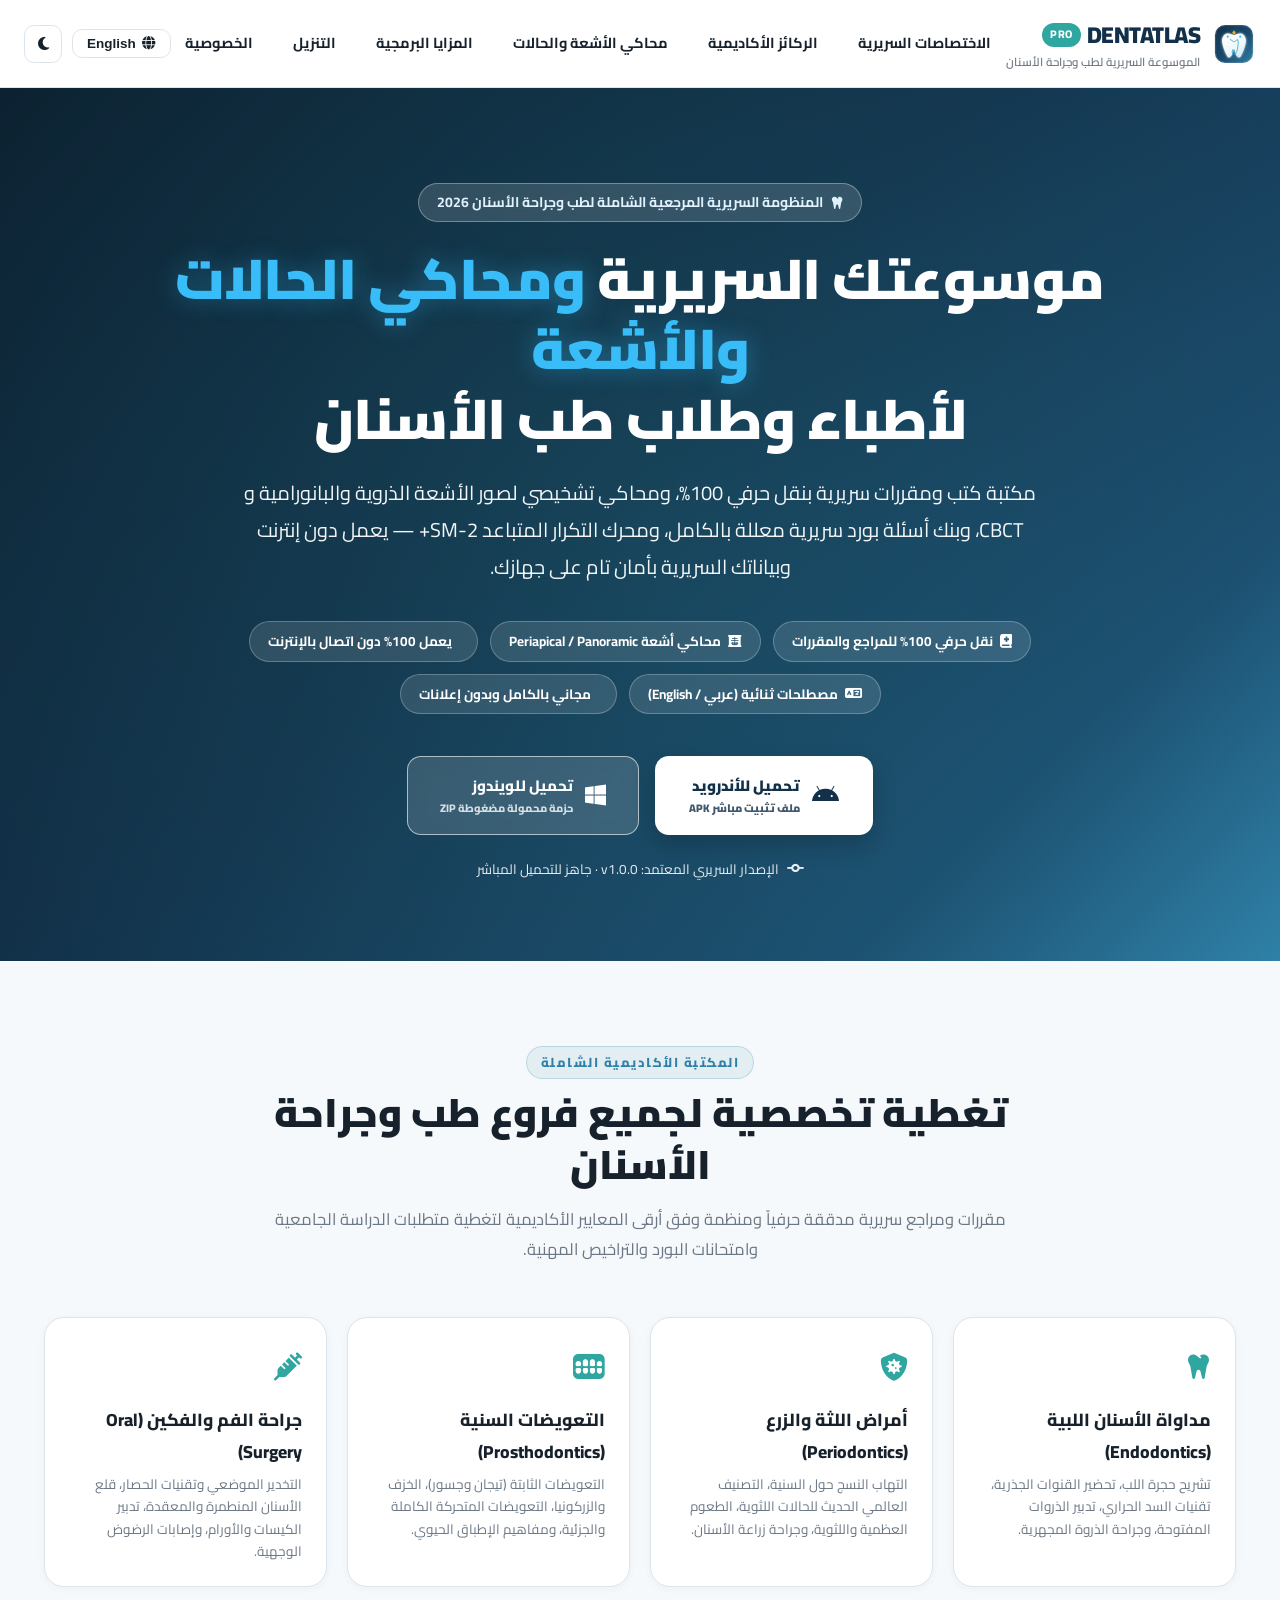
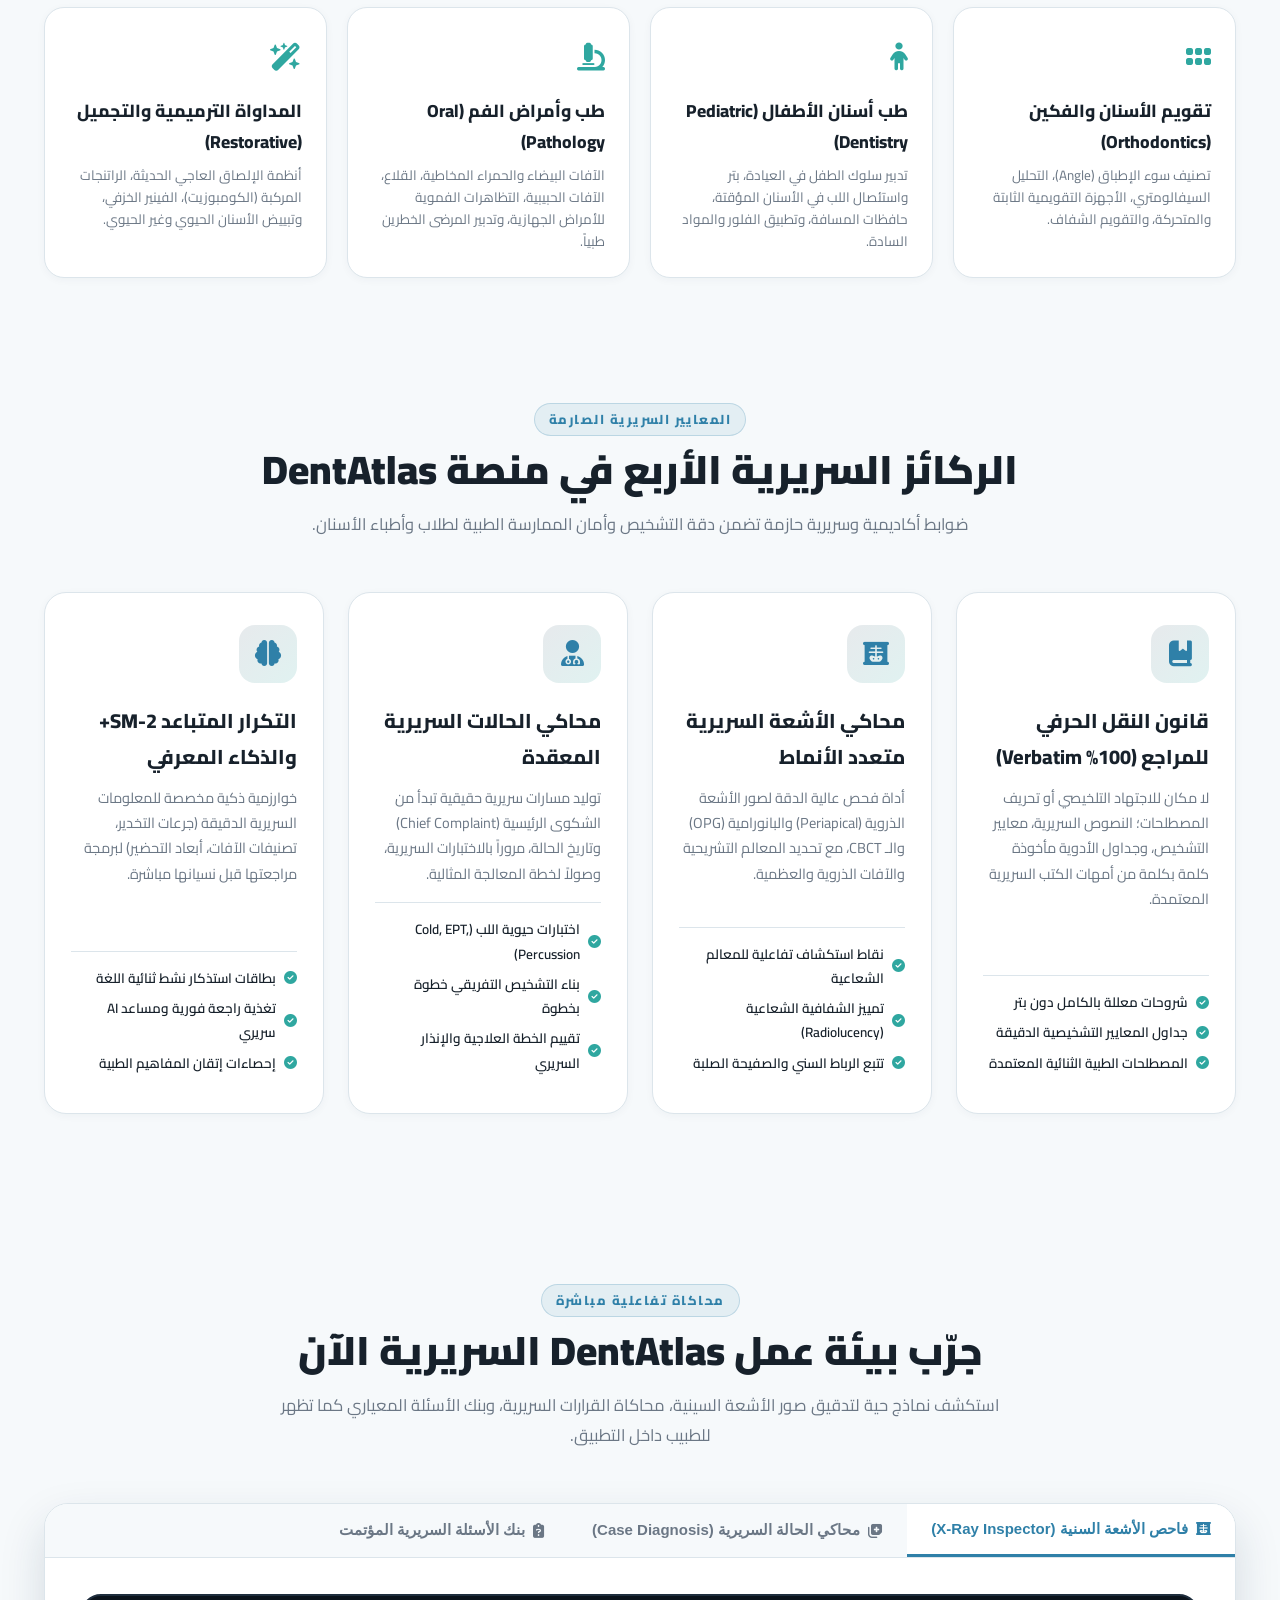
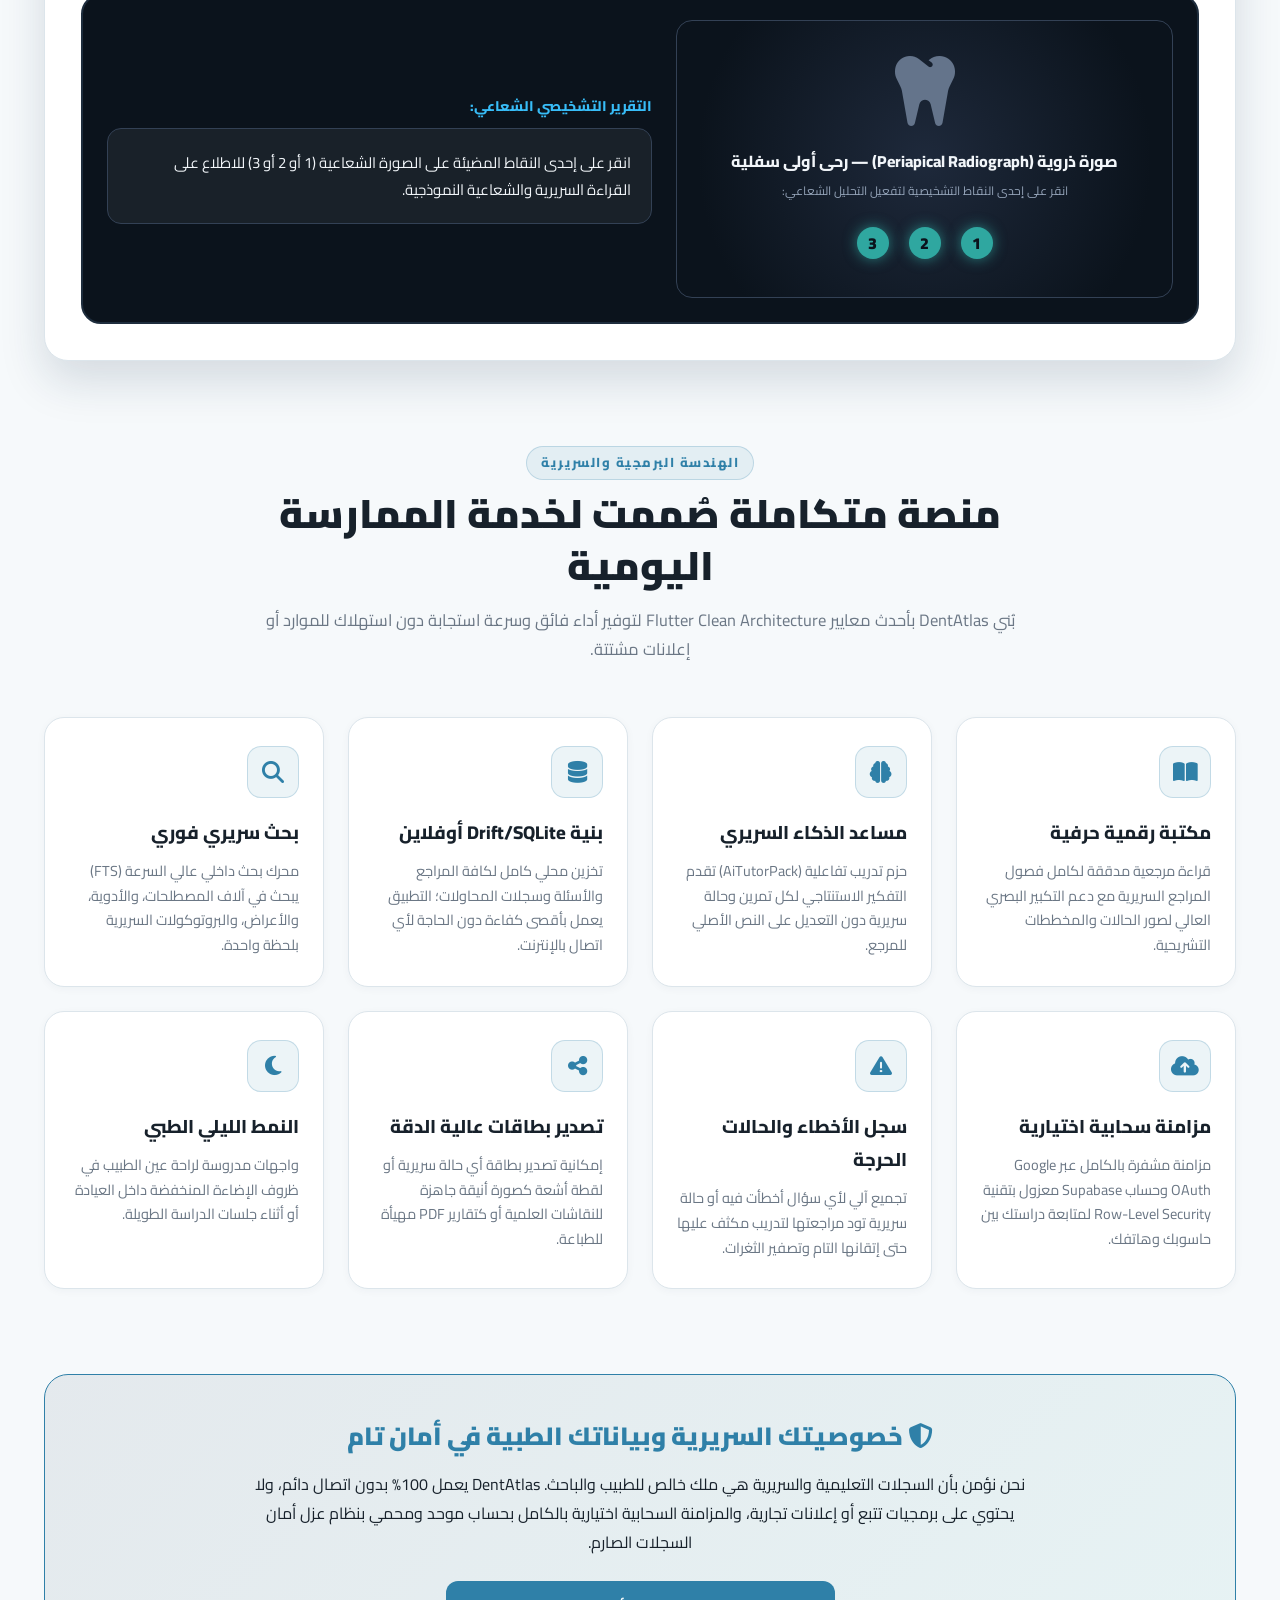
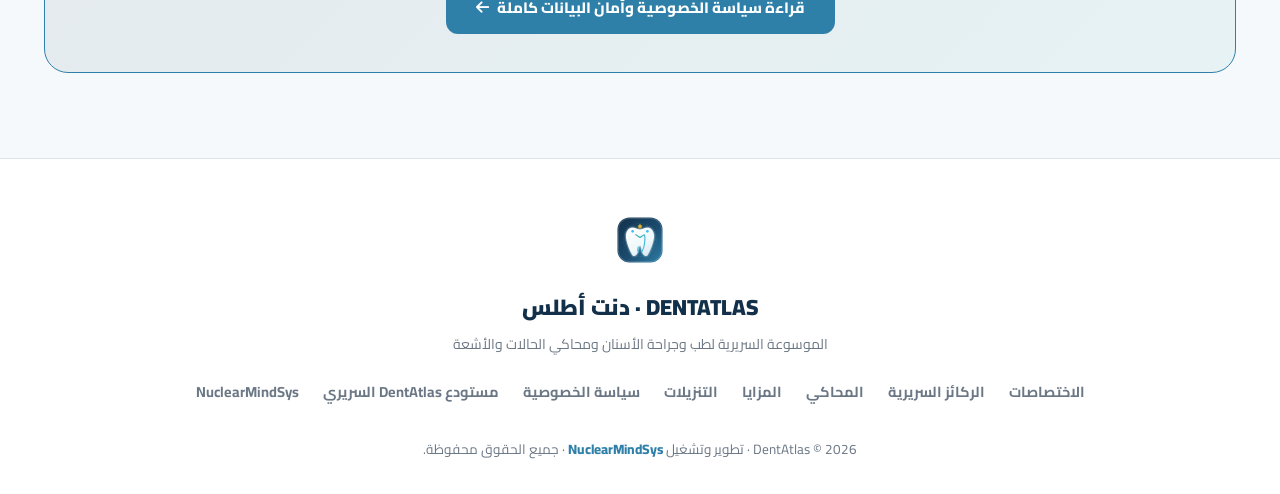
==== index.html @ f0ec0fe2 "feat: initial release of DentAtlas clinical web showcase and radiographic simulator" ====
<!DOCTYPE html>
<html lang="ar" dir="rtl" id="main-html">
<head>
  <meta charset="UTF-8">
  <meta name="viewport" content="width=device-width, initial-scale=1.0">
  <title id="meta-title">DentAtlas (دنت أطلس) — موسوعة طب الأسنان السريرية | محاكي الأشعة، الحالات، والمكتبة المرجعية</title>
  <meta name="description" content="المرجع السريري والأكاديمي المتكامل لأطباء وطلاب طب الأسنان: مكتبة كتب ومقررات سريرية بنقل حرفي 100%، محاكي صور الأشعة والحالات السريرية، بنك أسئلة مؤتمت معلل، ونظام التكرار المتباعد SM-2+ — يعمل بالكامل دون إنترنت.">
  <link rel="icon" type="image/svg+xml" href="logo.svg">

  <!-- Open Graph -->
  <meta property="og:title" content="DentAtlas — الموسوعة السريرية لطب وجراحة الأسنان">
  <meta property="og:description" content="محاكي الأشعة التشخيصية والحالات السريرية والمكتبة الأكاديمية المدققة لأطباء وطلاب الأسنان.">
  <meta property="og:type" content="website">
  <meta property="og:image" content="logo.svg">

  <!-- Google Fonts -->
  <link rel="preconnect" href="https://fonts.googleapis.com">
  <link rel="preconnect" href="https://fonts.gstatic.com" crossorigin>
  <link href="https://fonts.googleapis.com/css2?family=Cairo:wght@400;600;700;800;900&family=Inter:wght@400;500;600;700;800&family=JetBrains+Mono:wght@500;700&display=swap" rel="stylesheet">

  <!-- Font Awesome -->
  <link rel="stylesheet" href="https://cdnjs.cloudflare.com/ajax/libs/font-awesome/6.4.0/css/all.min.css">

  <style>
    :root {
      --navy: #12304A;
      --navy-dark: #0B1E2E;
      --dental-blue: #2F80A8;
      --teal: #2FA7A0;
      --teal-light: #E6F6F5;
      --accent-cyan: #38BDF8;
      --accent-gold: #D97706;
      --success: #2E9B65;
      --danger: #D9534F;
      --bg: #F6F9FB;
      --bg-card: #FFFFFF;
      --bg-card-hover: #F0F8FA;
      --text: #17212B;
      --text-muted: #6B7785;
      --border: #DCE5EB;
      --nav-bg: rgba(255, 255, 255, 0.92);
      --badge-bg: rgba(47, 128, 168, 0.09);
      --badge-border: rgba(47, 128, 168, 0.22);
      --shadow-sm: 0 2px 8px rgba(18, 48, 74, 0.04);
      --shadow-md: 0 10px 30px rgba(18, 48, 74, 0.08);
      --shadow-lg: 0 20px 45px rgba(18, 48, 74, 0.15);
    }

    [data-theme="dark"] {
      --navy: #2F80A8;
      --navy-dark: #12304A;
      --dental-blue: #38BDF8;
      --teal: #2DD4BF;
      --teal-light: #0C2825;
      --accent-cyan: #7DD3FC;
      --accent-gold: #F59E0B;
      --success: #34D399;
      --danger: #F87171;
      --bg: #0F1720;
      --bg-card: #18222E;
      --bg-card-hover: #1E2D3D;
      --text: #F1F5F9;
      --text-muted: #94A3B8;
      --border: #2D3B48;
      --nav-bg: rgba(15, 23, 32, 0.92);
      --badge-bg: rgba(56, 189, 248, 0.15);
      --badge-border: rgba(56, 189, 248, 0.35);
      --shadow-sm: 0 2px 8px rgba(0,0,0,0.3);
      --shadow-md: 0 10px 30px rgba(0,0,0,0.45);
      --shadow-lg: 0 20px 45px rgba(0,0,0,0.65);
    }

    * {
      box-sizing: border-box;
      margin: 0;
      padding: 0;
      transition: background-color 0.25s ease, color 0.25s ease, border-color 0.25s ease, box-shadow 0.25s ease;
    }

    html { scroll-behavior: smooth; }

    body {
      font-family: 'Cairo', 'Inter', sans-serif;
      background-color: var(--bg);
      color: var(--text);
      line-height: 1.8;
      overflow-x: hidden;
    }

    [lang="en"] body { font-family: 'Inter', 'Cairo', sans-serif; }

    /* Navigation */
    nav {
      position: sticky;
      top: 0;
      z-index: 1000;
      background: var(--nav-bg);
      backdrop-filter: blur(14px);
      -webkit-backdrop-filter: blur(14px);
      border-bottom: 1px solid var(--border);
      padding: 14px 24px;
    }

    .nav-container {
      max-width: 1240px;
      margin: 0 auto;
      display: flex;
      justify-content: space-between;
      align-items: center;
    }

    .brand {
      display: flex;
      align-items: center;
      gap: 12px;
      text-decoration: none;
      color: var(--text);
    }

    .brand-logo {
      width: 44px;
      height: 44px;
      border-radius: 12px;
    }

    .brand-name {
      font-size: 23px;
      font-weight: 900;
      color: #12304A;
      letter-spacing: -0.5px;
      display: flex;
      align-items: center;
      gap: 6px;
    }

    [data-theme="dark"] .brand-name { color: #38BDF8; }

    .brand-badge {
      background: #2FA7A0;
      color: #FFFFFF;
      font-size: 11px;
      padding: 2px 8px;
      border-radius: 999px;
      font-weight: 800;
      letter-spacing: 0.5px;
    }

    .brand-subtitle {
      font-size: 11.5px;
      color: var(--text-muted);
      font-weight: 600;
      display: block;
      margin-top: -3px;
    }

    .nav-links {
      display: flex;
      align-items: center;
      gap: 20px;
    }

    .nav-link {
      color: var(--text);
      text-decoration: none;
      font-size: 14.5px;
      font-weight: 700;
      padding: 6px 10px;
      border-radius: 8px;
    }

    .nav-link:hover {
      color: var(--dental-blue);
      background: var(--badge-bg);
    }

    .nav-actions {
      display: flex;
      align-items: center;
      gap: 10px;
    }

    .icon-btn {
      background: var(--bg-card);
      border: 1px solid var(--border);
      color: var(--text);
      width: 38px;
      height: 38px;
      border-radius: 10px;
      cursor: pointer;
      display: flex;
      align-items: center;
      justify-content: center;
      font-size: 15px;
    }

    .icon-btn:hover {
      border-color: var(--dental-blue);
      color: var(--dental-blue);
    }

    .lang-btn {
      background: var(--bg-card);
      border: 1px solid var(--border);
      color: var(--text);
      padding: 6px 14px;
      border-radius: 10px;
      cursor: pointer;
      font-size: 13.5px;
      font-weight: 700;
      display: flex;
      align-items: center;
      gap: 6px;
    }

    .lang-btn:hover {
      border-color: var(--dental-blue);
      color: var(--dental-blue);
    }

    /* Hero Section */
    .hero {
      background: linear-gradient(135deg, #0B1E2E 0%, #12304A 45%, #1B4B6E 80%, #2F80A8 100%);
      color: #FFFFFF;
      padding: 95px 24px 80px;
      text-align: center;
      position: relative;
      overflow: hidden;
    }

    .hero::before {
      content: '';
      position: absolute;
      top: -50%;
      left: -50%;
      width: 200%;
      height: 200%;
      background: radial-gradient(circle at center, rgba(47, 167, 160, 0.15) 0%, transparent 60%);
      pointer-events: none;
    }

    .hero-container {
      max-width: 980px;
      margin: 0 auto;
      position: relative;
      z-index: 2;
    }

    .hero-badge {
      display: inline-flex;
      align-items: center;
      gap: 8px;
      background: rgba(255, 255, 255, 0.14);
      border: 1px solid rgba(255, 255, 255, 0.32);
      padding: 6px 18px;
      border-radius: 9999px;
      font-size: 14px;
      font-weight: 700;
      margin-bottom: 22px;
      backdrop-filter: blur(8px);
      color: #E0F2FE;
    }

    .hero-title {
      font-size: clamp(34px, 5.5vw, 56px);
      font-weight: 900;
      line-height: 1.25;
      margin-bottom: 20px;
      letter-spacing: -0.5px;
    }

    .hero-title span {
      color: #38BDF8;
      text-shadow: 0 0 25px rgba(56, 189, 248, 0.4);
    }

    .hero-desc {
      font-size: clamp(16px, 2.2vw, 20px);
      opacity: 0.95;
      line-height: 1.85;
      max-width: 820px;
      margin: 0 auto 36px;
    }

    .feature-pills {
      display: flex;
      justify-content: center;
      gap: 12px;
      flex-wrap: wrap;
      margin-bottom: 42px;
    }

    .pill {
      background: rgba(255, 255, 255, 0.12);
      border: 1px solid rgba(255, 255, 255, 0.25);
      padding: 7px 18px;
      border-radius: 9999px;
      font-size: 13.5px;
      font-weight: 700;
      display: flex;
      align-items: center;
      gap: 7px;
    }

    .hero-cta {
      display: flex;
      justify-content: center;
      gap: 16px;
      flex-wrap: wrap;
      margin-bottom: 22px;
    }

    .btn-download-primary {
      background: #FFFFFF;
      color: #12304A;
      padding: 15px 34px;
      border-radius: 14px;
      font-weight: 900;
      font-size: 16px;
      text-decoration: none;
      display: inline-flex;
      align-items: center;
      gap: 12px;
      box-shadow: 0 10px 25px rgba(0,0,0,0.2);
    }

    .btn-download-primary:hover {
      transform: translateY(-3px);
      box-shadow: 0 16px 32px rgba(0,0,0,0.3);
      color: #2F80A8;
    }

    .btn-download-secondary {
      background: rgba(255, 255, 255, 0.15);
      color: #FFFFFF;
      border: 1.5px solid rgba(255, 255, 255, 0.6);
      padding: 15px 32px;
      border-radius: 14px;
      font-weight: 800;
      font-size: 16px;
      text-decoration: none;
      display: inline-flex;
      align-items: center;
      gap: 12px;
      backdrop-filter: blur(8px);
    }

    .btn-download-secondary:hover {
      background: rgba(255, 255, 255, 0.25);
      transform: translateY(-3px);
    }

    .version-tag {
      font-size: 13.5px;
      opacity: 0.9;
      display: flex;
      align-items: center;
      justify-content: center;
      gap: 8px;
    }

    /* Section Styles */
    section {
      padding: 85px 24px;
      max-width: 1240px;
      margin: 0 auto;
    }

    .section-header {
      text-align: center;
      max-width: 760px;
      margin: 0 auto 52px;
    }

    .section-tag {
      font-size: 13px;
      font-weight: 800;
      color: var(--dental-blue);
      text-transform: uppercase;
      letter-spacing: 1.5px;
      margin-bottom: 8px;
      display: inline-block;
      background: var(--badge-bg);
      border: 1px solid var(--badge-border);
      padding: 4px 14px;
      border-radius: 999px;
    }

    .section-title {
      font-size: clamp(26px, 3.5vw, 40px);
      font-weight: 900;
      color: var(--text);
      line-height: 1.3;
      margin-bottom: 14px;
    }

    .section-desc {
      font-size: 16.5px;
      color: var(--text-muted);
      line-height: 1.8;
    }

    /* Specialties Grid */
    .specialties-grid {
      display: grid;
      grid-template-columns: repeat(auto-fill, minmax(260px, 1fr));
      gap: 20px;
    }

    .spec-card {
      background: var(--bg-card);
      border: 1.5px solid var(--border);
      border-radius: 20px;
      padding: 24px;
      box-shadow: var(--shadow-sm);
      display: flex;
      flex-direction: column;
    }

    .spec-card:hover {
      border-color: var(--dental-blue);
      transform: translateY(-4px);
      box-shadow: var(--shadow-md);
      background: var(--bg-card-hover);
    }

    .spec-icon {
      font-size: 28px;
      color: var(--teal);
      margin-bottom: 12px;
    }

    .spec-title {
      font-size: 17.5px;
      font-weight: 800;
      margin-bottom: 6px;
      color: var(--text);
    }

    .spec-desc {
      font-size: 13.5px;
      color: var(--text-muted);
      line-height: 1.65;
    }

    /* 4 Clinical Pillars */
    .pillar-grid {
      display: grid;
      grid-template-columns: repeat(auto-fit, minmax(280px, 1fr));
      gap: 24px;
    }

    .pillar-card {
      background: var(--bg-card);
      border: 1.5px solid var(--border);
      border-radius: 22px;
      padding: 32px 26px;
      box-shadow: var(--shadow-sm);
      display: flex;
      flex-direction: column;
      position: relative;
    }

    .pillar-card:hover {
      border-color: var(--teal);
      transform: translateY(-4px);
      box-shadow: var(--shadow-md);
      background: var(--bg-card-hover);
    }

    .pillar-icon {
      width: 58px;
      height: 58px;
      border-radius: 16px;
      background: linear-gradient(135deg, rgba(18, 48, 74, 0.1), rgba(47, 167, 160, 0.15));
      color: var(--dental-blue);
      display: flex;
      align-items: center;
      justify-content: center;
      font-size: 26px;
      margin-bottom: 20px;
    }

    .pillar-card h3 {
      font-size: 20px;
      font-weight: 800;
      color: var(--text);
      margin-bottom: 10px;
    }

    .pillar-card p {
      font-size: 14.5px;
      color: var(--text-muted);
      line-height: 1.75;
      margin-bottom: 16px;
      flex: 1;
    }

    .pillar-points {
      list-style: none;
      border-top: 1px solid var(--border);
      padding-top: 14px;
    }

    .pillar-points li {
      font-size: 13.5px;
      font-weight: 600;
      color: var(--text);
      display: flex;
      align-items: center;
      gap: 8px;
      margin-bottom: 6px;
    }

    .pillar-points li i { color: var(--teal); font-size: 13px; }

    /* Live Interactive Simulator */
    .simulator-box {
      background: var(--bg-card);
      border: 1px solid var(--border);
      border-radius: 24px;
      overflow: hidden;
      box-shadow: var(--shadow-lg);
    }

    .sim-nav {
      display: flex;
      background: var(--bg);
      border-bottom: 1px solid var(--border);
      overflow-x: auto;
    }

    .sim-btn {
      padding: 16px 24px;
      font-weight: 800;
      font-size: 15px;
      color: var(--text-muted);
      cursor: pointer;
      border: none;
      background: transparent;
      display: flex;
      align-items: center;
      gap: 8px;
      white-space: nowrap;
    }

    .sim-btn.active {
      color: var(--dental-blue);
      background: var(--bg-card);
      border-bottom: 3px solid var(--dental-blue);
    }

    .sim-body { padding: 36px; }

    .sim-panel { display: none; }
    .sim-panel.active { display: block; }

    /* Radiograph X-Ray Box */
    .xray-container {
      background: #0B131C;
      border: 2px solid #1E2D3D;
      border-radius: 20px;
      padding: 24px;
      color: #F1F5F9;
      display: flex;
      gap: 24px;
      flex-wrap: wrap;
      align-items: center;
    }

    .xray-view {
      flex: 1;
      min-width: 280px;
      background: radial-gradient(circle at center, #1E293B 0%, #0B131C 80%);
      border: 1px solid #334155;
      border-radius: 16px;
      padding: 30px 20px;
      text-align: center;
      position: relative;
    }

    .xray-dot {
      display: inline-flex;
      align-items: center;
      justify-content: center;
      width: 32px;
      height: 32px;
      border-radius: 50%;
      background: var(--teal);
      color: #0B131C;
      font-weight: 900;
      cursor: pointer;
      margin: 8px;
      box-shadow: 0 0 14px rgba(47, 167, 160, 0.7);
    }

    .xray-dot:hover {
      background: var(--accent-cyan);
      transform: scale(1.15);
    }

    /* Clinical Case Widget */
    .case-card {
      background: var(--bg);
      border: 1px solid var(--border);
      border-radius: 18px;
      padding: 26px;
    }

    .case-badge-row {
      display: flex;
      gap: 8px;
      margin-bottom: 14px;
      flex-wrap: wrap;
    }

    .case-badge {
      background: var(--teal-light);
      color: #064E3B;
      padding: 4px 12px;
      border-radius: 999px;
      font-size: 12px;
      font-weight: 800;
    }

    /* MCQ Quiz Widget */
    .quiz-card {
      background: var(--bg);
      border: 1px solid var(--border);
      border-radius: 18px;
      padding: 26px;
    }

    .quiz-header {
      display: flex;
      justify-content: space-between;
      align-items: center;
      margin-bottom: 18px;
      flex-wrap: wrap;
      gap: 10px;
    }

    .timer-badge {
      background: #FEF3C7;
      color: #92400E;
      border: 1px solid #FCD34D;
      padding: 4px 14px;
      border-radius: 999px;
      font-weight: 800;
      font-size: 13px;
      display: flex;
      align-items: center;
      gap: 6px;
    }

    .quiz-question {
      font-size: 18px;
      font-weight: 800;
      margin-bottom: 20px;
      color: var(--text);
      line-height: 1.6;
    }

    .quiz-options {
      display: flex;
      flex-direction: column;
      gap: 12px;
      margin-bottom: 20px;
    }

    .option-row {
      background: var(--bg-card);
      border: 1.5px solid var(--border);
      border-radius: 12px;
      padding: 14px 18px;
      cursor: pointer;
      display: flex;
      align-items: center;
      gap: 12px;
      font-weight: 700;
      font-size: 15px;
    }

    .option-row:hover {
      border-color: var(--dental-blue);
      background: var(--badge-bg);
    }

    .option-row.correct {
      background: #DCFCE7 !important;
      border-color: #16A34A !important;
      color: #166534 !important;
    }

    .option-row.wrong {
      background: #FEE2E2 !important;
      border-color: #DC2626 !important;
      color: #991B1B !important;
    }

    .quiz-rationale {
      display: none;
      background: var(--bg-card);
      border: 1.5px solid var(--teal);
      border-radius: 14px;
      padding: 20px;
      margin-top: 16px;
    }

    /* 8 Features Grid */
    .grid-4 {
      display: grid;
      grid-template-columns: repeat(auto-fill, minmax(260px, 1fr));
      gap: 24px;
    }

    .card {
      background: var(--bg-card);
      border: 1px solid var(--border);
      border-radius: 20px;
      padding: 28px 24px;
      box-shadow: var(--shadow-sm);
    }

    .card:hover {
      transform: translateY(-4px);
      box-shadow: var(--shadow-md);
      border-color: var(--dental-blue);
      background: var(--bg-card-hover);
    }

    .card-icon {
      width: 52px;
      height: 52px;
      border-radius: 14px;
      background: var(--badge-bg);
      color: var(--dental-blue);
      display: flex;
      align-items: center;
      justify-content: center;
      font-size: 22px;
      margin-bottom: 18px;
      border: 1px solid var(--badge-border);
    }

    .card h3 {
      font-size: 18.5px;
      font-weight: 800;
      margin-bottom: 10px;
      color: var(--text);
    }

    .card p {
      font-size: 14.5px;
      color: var(--text-muted);
      line-height: 1.7;
    }

    /* Privacy Banner */
    .privacy-banner {
      background: linear-gradient(135deg, rgba(18, 48, 74, 0.08), rgba(47, 167, 160, 0.08));
      border: 1.5px solid var(--dental-blue);
      border-radius: 24px;
      padding: 38px;
      text-align: center;
    }

    .privacy-banner h3 {
      font-size: 25px;
      font-weight: 900;
      color: var(--dental-blue);
      margin-bottom: 12px;
    }

    .privacy-banner p {
      max-width: 800px;
      margin: 0 auto 24px;
      font-size: 16px;
      color: var(--text);
    }

    .btn-privacy {
      display: inline-flex;
      align-items: center;
      gap: 8px;
      padding: 13px 30px;
      border-radius: 12px;
      background: var(--dental-blue);
      color: #FFFFFF;
      text-decoration: none;
      font-weight: 800;
      font-size: 15px;
    }

    .btn-privacy:hover {
      background: #12304A;
      transform: translateY(-2px);
    }

    /* Footer */
    footer {
      background: var(--bg-card);
      border-top: 1px solid var(--border);
      padding: 55px 24px 32px;
      text-align: center;
    }

    .footer-container {
      max-width: 1040px;
      margin: 0 auto;
    }

    .footer-logo {
      width: 52px;
      height: 52px;
      margin-bottom: 14px;
    }

    .footer-links {
      display: flex;
      justify-content: center;
      gap: 24px;
      flex-wrap: wrap;
      margin: 22px 0 32px;
    }

    .footer-links a {
      color: var(--text-muted);
      text-decoration: none;
      font-size: 14.5px;
      font-weight: 700;
    }

    .footer-links a:hover { color: var(--dental-blue); }

    .copyright {
      font-size: 13.5px;
      color: var(--text-muted);
    }

    /* Responsive */
    @media (max-width: 768px) {
      .nav-links { display: none; }
      .hero { padding: 65px 16px 55px; }
      .sim-body { padding: 20px; }
      .sim-btn { padding: 12px 14px; font-size: 13.5px; }
      .xray-container { flex-direction: column; }
    }
  </style>
</head>
<body>

  <!-- Navigation Bar -->
  <nav>
    <div class="nav-container">
      <a href="#" class="brand">
        <img src="logo.svg" alt="DentAtlas Logo" class="brand-logo">
        <div>
          <div class="brand-name">
            <span>DENTATLAS</span>
            <span class="brand-badge">PRO</span>
          </div>
          <span class="brand-subtitle" id="nav-tagline">الموسوعة السريرية لطب وجراحة الأسنان</span>
        </div>
      </a>

      <div class="nav-links">
        <a href="#specialties" class="nav-link" id="nl-spec">الاختصاصات السريرية</a>
        <a href="#pillars" class="nav-link" id="nl-pillars">الركائز الأكاديمية</a>
        <a href="#simulator" class="nav-link" id="nl-simulator">محاكي الأشعة والحالات</a>
        <a href="#features" class="nav-link" id="nl-features">المزايا البرمجية</a>
        <a href="#downloads" class="nav-link" id="nl-download">التنزيل</a>
        <a href="privacy.html" class="nav-link" id="nl-privacy">الخصوصية</a>
      </div>

      <div class="nav-actions">
        <button class="lang-btn" id="lang-toggle-btn" onclick="toggleLanguage()">
          <i class="fa-solid fa-globe"></i>
          <span id="lang-name">English</span>
        </button>
        <button class="icon-btn" id="theme-btn" onclick="toggleTheme()" title="تبديل المظهر">
          <i class="fa-solid fa-moon" id="theme-icon"></i>
        </button>
      </div>
    </div>
  </nav>

  <!-- Hero Section -->
  <header class="hero">
    <div class="hero-container">
      <div class="hero-badge" id="hero-badge">
        <i class="fa-solid fa-tooth"></i>
        <span>المنظومة السريرية المرجعية الشاملة لطب وجراحة الأسنان 2026</span>
      </div>

      <h1 class="hero-title" id="hero-title">
        موسوعتك السريرية <span>ومحاكي الحالات والأشعة</span><br>لأطباء وطلاب طب الأسنان
      </h1>

      <p class="hero-desc" id="hero-desc">
        مكتبة كتب ومقررات سريرية بنقل حرفي 100%، ومحاكي تشخيصي لصور الأشعة الذروية والبانورامية و CBCT، وبنك أسئلة بورد سريرية معللة بالكامل، ومحرك التكرار المتباعد SM-2+ — يعمل دون إنترنت وبياناتك السريرية بأمان تام على جهازك.
      </p>

      <div class="feature-pills">
        <div class="pill"><i class="fa-solid fa-book-medical"></i> <span id="p-law">نقل حرفي 100% للمراجع والمقررات</span></div>
        <div class="pill"><i class="fa-solid fa-x-ray"></i> <span id="p-xray">محاكي أشعة Periapical / Panoramic</span></div>
        <div class="pill"><i class="fa-solid fa-wifi-slash"></i> <span id="p-off">يعمل 100% دون اتصال بالإنترنت</span></div>
        <div class="pill"><i class="fa-solid fa-language"></i> <span id="p-bi">مصطلحات ثنائية (عربي / English)</span></div>
        <div class="pill"><i class="fa-solid fa-shield-check"></i> <span id="p-free">مجاني بالكامل وبدون إعلانات</span></div>
      </div>

      <div class="hero-cta" id="downloads">
        <a href="https://github.com/NuclearMindSys/DentAtlas/releases/latest/download/DentAtlas-Android-1.0.0.apk" class="btn-download-primary" id="btn-and">
          <i class="fa-brands fa-android" style="font-size: 24px;"></i>
          <div style="text-align: start;">
            <div style="font-size: 15px; font-weight: 900;" id="dl-and-title">تحميل للأندرويد</div>
            <div style="font-size: 11px; opacity: 0.8;" id="dl-and-sub">ملف تثبيت مباشر APK</div>
          </div>
        </a>

        <a href="https://github.com/NuclearMindSys/DentAtlas/releases/latest/download/DentAtlas-Windows-1.0.0.zip" class="btn-download-secondary" id="btn-win">
          <i class="fa-brands fa-windows" style="font-size: 24px;"></i>
          <div style="text-align: start;">
            <div style="font-size: 15px; font-weight: 800;" id="dl-win-title">تحميل للويندوز</div>
            <div style="font-size: 11px; opacity: 0.8;" id="dl-win-sub">حزمة محمولة مضغوطة ZIP</div>
          </div>
        </a>
      </div>

      <div class="version-tag" id="version-tag">
        <i class="fa-solid fa-code-commit"></i>
        <span id="version-text">الإصدار السريري المعتمد: v1.0.0 · جاهز للتحميل المباشر</span>
      </div>
    </div>
  </header>

  <!-- Clinical Specialties Grid -->
  <section id="specialties">
    <div class="section-header">
      <span class="section-tag" id="spec-tag">المكتبة الأكاديمية الشاملة</span>
      <h2 class="section-title" id="spec-title">تغطية تخصصية لجميع فروع طب وجراحة الأسنان</h2>
      <p class="section-desc" id="spec-desc">مقررات ومراجع سريرية مدققة حرفياً ومنظمة وفق أرقى المعايير الأكاديمية لتغطية متطلبات الدراسة الجامعية وامتحانات البورد والتراخيص المهنية.</p>
    </div>

    <div class="specialties-grid">
      <div class="spec-card">
        <div class="spec-icon"><i class="fa-solid fa-tooth"></i></div>
        <div class="spec-title" id="sp1-t">مداواة الأسنان اللبية (Endodontics)</div>
        <div class="spec-desc" id="sp1-d">تشريح حجرة اللب، تحضير القنوات الجذرية، تقنيات السد الحراري، تدبير الذروات المفتوحة، وجراحة الذروة المجهرية.</div>
      </div>

      <div class="spec-card">
        <div class="spec-icon"><i class="fa-solid fa-shield-virus"></i></div>
        <div class="spec-title" id="sp2-t">أمراض اللثة والزرع (Periodontics)</div>
        <div class="spec-desc" id="sp2-d">التهاب النسج حول السنية، التصنيف العالمي الحديث للحالات اللثوية، الطعوم العظمية واللثوية، وجراحة زراعة الأسنان.</div>
      </div>

      <div class="spec-card">
        <div class="spec-icon"><i class="fa-solid fa-teeth"></i></div>
        <div class="spec-title" id="sp3-t">التعويضات السنية (Prosthodontics)</div>
        <div class="spec-desc" id="sp3-d">التعويضات الثابتة (تيجان وجسور)، الخزف والزركونيا، التعويضات المتحركة الكاملة والجزئية، ومفاهيم الإطباق الحيوي.</div>
      </div>

      <div class="spec-card">
        <div class="spec-icon"><i class="fa-solid fa-syringe"></i></div>
        <div class="spec-title" id="sp4-t">جراحة الفم والفكين (Oral Surgery)</div>
        <div class="spec-desc" id="sp4-d">التخدير الموضعي وتقنيات الحصار، قلع الأسنان المنطمرة والمعقدة، تدبير الكيسات والأورام، وإصابات الرضوض الوجهية.</div>
      </div>

      <div class="spec-card">
        <div class="spec-icon"><i class="fa-solid fa-grip"></i></div>
        <div class="spec-title" id="sp5-t">تقويم الأسنان والفكين (Orthodontics)</div>
        <div class="spec-desc" id="sp5-d">تصنيف سوء الإطباق (Angle)، التحليل السيفالومتري، الأجهزة التقويمية الثابتة والمتحركة، والتقويم الشفاف.</div>
      </div>

      <div class="spec-card">
        <div class="spec-icon"><i class="fa-solid fa-child"></i></div>
        <div class="spec-title" id="sp6-t">طب أسنان الأطفال (Pediatric Dentistry)</div>
        <div class="spec-desc" id="sp6-d">تدبير سلوك الطفل في العيادة، بتر واستئصال اللب في الأسنان المؤقتة، حافظات المسافة، وتطبيق الفلور والمواد السادة.</div>
      </div>

      <div class="spec-card">
        <div class="spec-icon"><i class="fa-solid fa-microscope"></i></div>
        <div class="spec-title" id="sp7-t">طب وأمراض الفم (Oral Pathology)</div>
        <div class="spec-desc" id="sp7-d">الآفات البيضاء والحمراء المخاطية، القلاع، الآفات الحبيبية، التظاهرات الفموية للأمراض الجهازية، وتدبير المرضى الخطرين طبياً.</div>
      </div>

      <div class="spec-card">
        <div class="spec-icon"><i class="fa-solid fa-wand-magic-sparkles"></i></div>
        <div class="spec-title" id="sp8-t">المداواة الترميمية والتجميل (Restorative)</div>
        <div class="spec-desc" id="sp8-d">أنظمة الإلصاق العاجي الحديثة، الراتنجات المركبة (الكومبوزيت)، الفينير الخزفي، وتبييض الأسنان الحيوي وغير الحيوي.</div>
      </div>
    </div>
  </section>

  <!-- 4 Clinical Pillars -->
  <section id="pillars" style="background: var(--bg); padding-top: 40px;">
    <div class="section-header">
      <span class="section-tag" id="pil-tag">المعايير السريرية الصارمة</span>
      <h2 class="section-title" id="pil-title">الركائز السريرية الأربع في منصة DentAtlas</h2>
      <p class="section-desc" id="pil-desc">ضوابط أكاديمية وسريرية حازمة تضمن دقة التشخيص وأمان الممارسة الطبية لطلاب وأطباء الأسنان.</p>
    </div>

    <div class="pillar-grid">
      <div class="pillar-card">
        <div class="pillar-icon"><i class="fa-solid fa-book-bookmark"></i></div>
        <h3 id="pil-1-t">قانون النقل الحرفي للمراجع (100% Verbatim)</h3>
        <p id="pil-1-d">لا مكان للاجتهاد التلخيصي أو تحريف المصطلحات؛ النصوص السريرية، معايير التشخيص، وجداول الأدوية مأخوذة كلمة بكلمة من أمهات الكتب السريرية المعتمدة.</p>
        <ul class="pillar-points">
          <li><i class="fa-solid fa-circle-check"></i> <span id="pil-1-p1">شروحات معللة بالكامل دون بتر</span></li>
          <li><i class="fa-solid fa-circle-check"></i> <span id="pil-1-p2">جداول المعايير التشخيصية الدقيقة</span></li>
          <li><i class="fa-solid fa-circle-check"></i> <span id="pil-1-p3">المصطلحات الطبية الثنائية المعتمدة</span></li>
        </ul>
      </div>

      <div class="pillar-card">
        <div class="pillar-icon"><i class="fa-solid fa-x-ray"></i></div>
        <h3 id="pil-2-t">محاكي الأشعة السريرية متعدد الأنماط</h3>
        <p id="pil-2-d">أداة فحص عالية الدقة لصور الأشعة الذروية (Periapical) والبانورامية (OPG) والـ CBCT، مع تحديد المعالم التشريحية والآفات الذروية والعظمية.</p>
        <ul class="pillar-points">
          <li><i class="fa-solid fa-circle-check"></i> <span id="pil-2-p1">نقاط استكشاف تفاعلية للمعالم الشعاعية</span></li>
          <li><i class="fa-solid fa-circle-check"></i> <span id="pil-2-p2">تمييز الشفافية الشعاعية (Radiolucency)</span></li>
          <li><i class="fa-solid fa-circle-check"></i> <span id="pil-2-p3">تتبع الرباط السني والصفيحة الصلبة</span></li>
        </ul>
      </div>

      <div class="pillar-card">
        <div class="pillar-icon"><i class="fa-solid fa-user-doctor"></i></div>
        <h3 id="pil-3-t">محاكي الحالات السريرية المعقدة</h3>
        <p id="pil-3-d">توليد مسارات سريرية حقيقية تبدأ من الشكوى الرئيسية (Chief Complaint) وتاريخ الحالة، مروراً بالاختبارات السريرية، وصولاً لخطة المعالجة المثالية.</p>
        <ul class="pillar-points">
          <li><i class="fa-solid fa-circle-check"></i> <span id="pil-3-p1">اختبارات حيوية اللب (Cold, EPT, Percussion)</span></li>
          <li><i class="fa-solid fa-circle-check"></i> <span id="pil-3-p2">بناء التشخيص التفريقي خطوة بخطوة</span></li>
          <li><i class="fa-solid fa-circle-check"></i> <span id="pil-3-p3">تقييم الخطة العلاجية والإنذار السريري</span></li>
        </ul>
      </div>

      <div class="pillar-card">
        <div class="pillar-icon"><i class="fa-solid fa-brain"></i></div>
        <h3 id="pil-4-t">التكرار المتباعد SM-2+ والذكاء المعرفي</h3>
        <p id="pil-4-d">خوارزمية ذكية مخصصة للمعلومات السريرية الدقيقة (جرعات التخدير، تصنيفات الآفات، أبعاد التحضير) لبرمجة مراجعتها قبل نسيانها مباشرة.</p>
        <ul class="pillar-points">
          <li><i class="fa-solid fa-circle-check"></i> <span id="pil-4-p1">بطاقات استذكار نشط ثنائية اللغة</span></li>
          <li><i class="fa-solid fa-circle-check"></i> <span id="pil-4-p2">تغذية راجعة فورية ومساعد AI سريري</span></li>
          <li><i class="fa-solid fa-circle-check"></i> <span id="pil-4-p3">إحصاءات إتقان المفاهيم الطبية</span></li>
        </ul>
      </div>
    </div>
  </section>

  <!-- Live Interactive Simulator Hub -->
  <section id="simulator">
    <div class="section-header">
      <span class="section-tag" id="sim-tag">محاكاة تفاعلية مباشرة</span>
      <h2 class="section-title" id="sim-title">جرّب بيئة عمل DentAtlas السريرية الآن</h2>
      <p class="section-desc" id="sim-desc">استكشف نماذج حية لتدقيق صور الأشعة السينية، محاكاة القرارات السريرية، وبنك الأسئلة المعياري كما تظهر للطبيب داخل التطبيق.</p>
    </div>

    <div class="simulator-box">
      <div class="sim-nav">
        <button class="sim-btn active" onclick="switchSim('xray')"><i class="fa-solid fa-x-ray"></i> <span id="sim-btn-1">فاحص الأشعة السنية (X-Ray Inspector)</span></button>
        <button class="sim-btn" onclick="switchSim('case')"><i class="fa-solid fa-notes-medical"></i> <span id="sim-btn-2">محاكي الحالة السريرية (Case Diagnosis)</span></button>
        <button class="sim-btn" onclick="switchSim('mcq')"><i class="fa-solid fa-clipboard-question"></i> <span id="sim-btn-3">بنك الأسئلة السريرية المؤتمت</span></button>
      </div>

      <div class="sim-body">
        <!-- Panel 1: Radiograph Viewer -->
        <div class="sim-panel active" id="sim-panel-xray">
          <div class="xray-container">
            <div class="xray-view">
              <i class="fa-solid fa-tooth" style="font-size: 80px; color: #64748B; margin-bottom: 16px;"></i>
              <div style="font-size: 16px; font-weight: 800;" id="xray-title">صورة ذروية (Periapical Radiograph) — رحى أولى سفلية</div>
              <div style="font-size: 12px; color: #94A3B8; margin-top: 4px;" id="xray-sub">انقر على إحدى النقاط التشخيصية لتفعيل التحليل الشعاعي:</div>
              <div style="margin-top: 18px;">
                <span class="xray-dot" onclick="inspectXray(1, 'الشفافية الذروية (Periapical Radiolucency): تدل على ارتشاف عظمي ناتج عن تموت لبي والتهاب نسج حول ذروية مزمن.')">1</span>
                <span class="xray-dot" onclick="inspectXray(2, 'الصفيحة الصلبة (Lamina Dura): غياب الخط الظليل الشعاعي عند قمة الذروة يؤكد الامتداد الالتهابي.')">2</span>
                <span class="xray-dot" onclick="inspectXray(3, 'اتساع مسافة الرباط السني (Widened PDL Space): يشير إلى حساسية سنية على القرع.')">3</span>
              </div>
            </div>

            <div style="flex: 1.2; min-width: 280px; text-align: start;">
              <div style="font-size: 14px; font-weight: 800; color: var(--accent-cyan); margin-bottom: 8px;" id="xray-report-hdr">التقرير التشخيصي الشعاعي:</div>
              <div id="xray-output" style="background: rgba(255,255,255,0.06); border: 1px solid #334155; border-radius: 14px; padding: 20px; font-size: 15px; line-height: 1.8;">
                انقر على إحدى النقاط المضيئة على الصورة الشعاعية (1 أو 2 أو 3) للاطلاع على القراءة السريرية والشعاعية النموذجية.
              </div>
            </div>
          </div>
        </div>

        <!-- Panel 2: Clinical Case Simulation -->
        <div class="sim-panel" id="sim-panel-case">
          <div class="case-card">
            <div class="case-badge-row">
              <span class="case-badge">حالة رقم: ENDO-402</span>
              <span class="case-badge">مداواة لبية متقدمة</span>
              <span class="case-badge" style="background: #FEE2E2; color: #991B1B;">ألم حاد متزايد</span>
            </div>

            <h4 style="font-size: 19px; font-weight: 800; margin-bottom: 10px; color: var(--text);" id="case-title">
              شكوى سريرية: ألم نابض عفوي في الضاحك العلوي الثاني يوقظ المريض ليلاً
            </h4>

            <div style="background: var(--bg-card); border: 1px solid var(--border); border-radius: 12px; padding: 16px; margin-bottom: 16px; font-size: 14.5px; line-height: 1.7;" id="case-findings">
              <p><strong>الفحص السريري:</strong> نخر عميق على السطح الداني الإطباقي (MOD)، اختبار البرودة (Cold Test) أحدث ألماً شديداً استمر لأكثر من 45 ثانية بعد إزالة المسبار، اختبار القرع السريري سلبي.</p>
              <p style="margin-top: 6px;"><strong>التشخيص السريري المبدئي:</strong> التهاب لب غير عكوس أعراضي (Symptomatic Irreversible Pulpitis) مع نسج حول ذروية طبيعية.</p>
            </div>

            <div style="display: flex; gap: 10px; flex-wrap: wrap;">
              <button onclick="revealPlan('معالجة لبية كاملة (استئصال اللب وتحضير القنوات وسدها) + ترميم تاجي محكم لمنع التسرب الحفافي.')" style="background: var(--dental-blue); color: #fff; border: none; padding: 10px 20px; border-radius: 10px; font-weight: 700; cursor: pointer;" id="case-btn-1">الخطة العلاجية النموذجية</button>
              <button onclick="revealPlan('إنذار الحالة ممتاز (>95%) عند استكمال الإفراغ التام وتجنب الاختراقات الذروية واستخدام التكبير البصري.')" style="background: var(--bg-card); border: 1px solid var(--border); color: var(--text); padding: 10px 20px; border-radius: 10px; font-weight: 700; cursor: pointer;" id="case-btn-2">الإنذار السريري (Prognosis)</button>
            </div>

            <div id="case-plan-box" style="display:none; margin-top: 16px; background: var(--teal-light); border: 1px solid #A7F3D0; border-radius: 12px; padding: 16px; color: #064E3B; font-weight: 700; font-size: 15px;"></div>
          </div>
        </div>

        <!-- Panel 3: MCQ Quiz Engine -->
        <div class="sim-panel" id="sim-panel-mcq">
          <div class="quiz-card">
            <div class="quiz-header">
              <div>
                <span style="font-size: 13px; color: var(--dental-blue); font-weight: 800;" id="q-sub">مداواة الأسنان اللبية — أسئلة البورد المعتمدة</span>
                <div style="font-size: 12px; color: var(--text-muted);" id="q-meta">سؤال سريري مدقق · الموضوع: تعقيم القنوات ومحاليل الإرواء</div>
              </div>
              <div class="timer-badge">
                <i class="fa-regular fa-clock"></i>
                <span id="quiz-timer">00:30 ثانية</span>
              </div>
            </div>

            <div class="quiz-question" id="quiz-q-text">
              سؤال: ما هو المحلول الإروائي الأفضل والأكثر فعالية في حل النسج اللبية العضوية وتطهير النظام القنوي داخل السن؟
            </div>

            <div class="quiz-options">
              <div class="option-row" onclick="checkAnswer(this, false)">
                <span>أ) كلورهيكسيدين غلوكونات بتركيز 2% (Chlorhexidine Gluconate)</span>
              </div>
              <div class="option-row" onclick="checkAnswer(this, true)">
                <span>ب) هيبوكلوريت الصوديوم بتركيز 1.5% - 5.25% (Sodium Hypochlorite - NaOCl)</span>
              </div>
              <div class="option-row" onclick="checkAnswer(this, false)">
                <span>ج) حمض إيثيلين ثنائي أمين رباعي حمض الأسيتيك بتركيز 17% (EDTA)</span>
              </div>
              <div class="option-row" onclick="checkAnswer(this, false)">
                <span>د) المحلول الملحي الفيزيولوجي المعقم (Normal Saline 0.9%)</span>
              </div>
            </div>

            <div class="quiz-rationale" id="quiz-rationale">
              <div style="font-size: 15px; font-weight: 800; color: var(--teal); margin-bottom: 6px;"><i class="fa-solid fa-circle-check"></i> <span id="rat-title">التعليل السريري المعتمد من المرجع:</span></div>
              <p style="font-size: 14.5px; color: var(--text);" id="rat-desc">
                الإجابة الصحيحة هي <strong>(ب)</strong>: يعد هيبوكلوريت الصوديوم (NaOCl) المحلول الإروائي الوحيد الذي يمتلك القدرة المزدوجة على <strong>حل النسج العضوية الحية والمتموتة</strong> إضافة إلى فاعليته القاتلة للجراثيم واسعة الطيف. أما EDTA فيحل المكونات اللاعضوية حصراً لإزالة طبقة اللطاخة (Smear Layer).
              </p>
            </div>
          </div>
        </div>
      </div>
    </div>
  </section>

  <!-- 8 Software & Clinical Features -->
  <section id="features" style="padding-top: 0;">
    <div class="section-header">
      <span class="section-tag" id="feat-tag">الهندسة البرمجية والسريرية</span>
      <h2 class="section-title" id="feat-title">منصة متكاملة صُممت لخدمة الممارسة اليومية</h2>
      <p class="section-desc" id="feat-desc">بُني DentAtlas بأحدث معايير Flutter Clean Architecture لتوفير أداء فائق وسرعة استجابة دون استهلاك للموارد أو إعلانات مشتتة.</p>
    </div>

    <div class="grid-4">
      <div class="card">
        <div class="card-icon"><i class="fa-solid fa-book-open"></i></div>
        <h3 id="ft1-t">مكتبة رقمية حرفية</h3>
        <p id="ft1-d">قراءة مرجعية مدققة لكامل فصول المراجع السريرية مع دعم التكبير البصري العالي لصور الحالات والمخططات التشريحية.</p>
      </div>

      <div class="card">
        <div class="card-icon"><i class="fa-solid fa-brain"></i></div>
        <h3 id="ft2-t">مساعد الذكاء السريري</h3>
        <p id="ft2-d">حزم تدريب تفاعلية (AiTutorPack) تقدم التفكير الاستنتاجي لكل تمرين وحالة سريرية دون التعديل على النص الأصلي للمرجع.</p>
      </div>

      <div class="card">
        <div class="card-icon"><i class="fa-solid fa-database"></i></div>
        <h3 id="ft3-t">بنية Drift/SQLite أوفلاين</h3>
        <p id="ft3-d">تخزين محلي كامل لكافة المراجع والأسئلة وسجلات المحاولات؛ التطبيق يعمل بأقصى كفاءة دون الحاجة لأي اتصال بالإنترنت.</p>
      </div>

      <div class="card">
        <div class="card-icon"><i class="fa-solid fa-magnifying-glass"></i></div>
        <h3 id="ft4-t">بحث سريري فوري</h3>
        <p id="ft4-d">محرك بحث داخلي عالي السرعة (FTS) يبحث في آلاف المصطلحات، والأدوية، والأعراض، والبروتوكولات السريرية بلحظة واحدة.</p>
      </div>

      <div class="card">
        <div class="card-icon"><i class="fa-solid fa-cloud-arrow-up"></i></div>
        <h3 id="ft5-t">مزامنة سحابية اختيارية</h3>
        <p id="ft5-d">مزامنة مشفرة بالكامل عبر Google OAuth وحساب Supabase معزول بتقنية Row-Level Security لمتابعة دراستك بين حاسوبك وهاتفك.</p>
      </div>

      <div class="card">
        <div class="card-icon"><i class="fa-solid fa-triangle-exclamation"></i></div>
        <h3 id="ft6-t">سجل الأخطاء والحالات الحرجة</h3>
        <p id="ft6-d">تجميع آلي لأي سؤال أخطأت فيه أو حالة سريرية تود مراجعتها لتدريب مكثف عليها حتى إتقانها التام وتصفير الثغرات.</p>
      </div>

      <div class="card">
        <div class="card-icon"><i class="fa-solid fa-share-nodes"></i></div>
        <h3 id="ft7-t">تصدير بطاقات عالية الدقة</h3>
        <p id="ft7-d">إمكانية تصدير بطاقة أي حالة سريرية أو لقطة أشعة كصورة أنيقة جاهزة للنقاشات العلمية أو كتقارير PDF مهيأة للطباعة.</p>
      </div>

      <div class="card">
        <div class="card-icon"><i class="fa-solid fa-moon"></i></div>
        <h3 id="ft8-t">النمط الليلي الطبي</h3>
        <p id="ft8-d">واجهات مدروسة لراحة عين الطبيب في ظروف الإضاءة المنخفضة داخل العيادة أو أثناء جلسات الدراسة الطويلة.</p>
      </div>
    </div>
  </section>

  <!-- Privacy Callout Banner -->
  <section style="padding-top: 0;">
    <div class="privacy-banner">
      <h3 id="pb-title"><i class="fa-solid fa-shield-halved"></i> خصوصيتك السريرية وبياناتك الطبية في أمان تام</h3>
      <p id="pb-desc">
        نحن نؤمن بأن السجلات التعليمية والسريرية هي ملك خالص للطبيب والباحث. DentAtlas يعمل 100% بدون اتصال دائم، ولا يحتوي على برمجيات تتبع أو إعلانات تجارية، والمزامنة السحابية اختيارية بالكامل بحساب موحد ومحمي بنظام عزل أمان السجلات الصارم.
      </p>
      <a href="privacy.html" class="btn-privacy" id="pb-btn">
        <span>قراءة سياسة الخصوصية وأمان البيانات كاملة</span>
        <i class="fa-solid fa-arrow-left" id="pb-icon"></i>
      </a>
    </div>
  </section>

  <!-- Footer -->
  <footer>
    <div class="footer-container">
      <img src="logo.svg" alt="DentAtlas Logo" class="footer-logo">
      <div style="font-weight: 900; font-size: 22px; color: #12304A;" id="ft-brand">DENTATLAS · دنت أطلس</div>
      <p style="font-size: 14px; color: var(--text-muted); margin-top: 4px;" id="ft-tagline">الموسوعة السريرية لطب وجراحة الأسنان ومحاكي الحالات والأشعة</p>

      <div class="footer-links">
        <a href="#specialties" id="fl-sp">الاختصاصات</a>
        <a href="#pillars" id="fl-pil">الركائز السريرية</a>
        <a href="#simulator" id="fl-sim">المحاكي</a>
        <a href="#features" id="fl-feat">المزايا</a>
        <a href="#downloads" id="fl-dl">التنزيلات</a>
        <a href="privacy.html" id="fl-priv">سياسة الخصوصية</a>
        <a href="https://github.com/NuclearMindSys/DentAtlas" target="_blank" rel="noopener">مستودع DentAtlas السريري</a>
        <a href="https://github.com/NuclearMindSys" target="_blank" rel="noopener">NuclearMindSys</a>
      </div>

      <p class="copyright">
        DentAtlas © 2026 · تطوير وتشغيل <a href="https://github.com/NuclearMindSys" target="_blank" rel="noopener" style="color: var(--dental-blue); text-decoration: none; font-weight: 800;">NuclearMindSys</a> · جميع الحقوق محفوظة.
      </p>
    </div>
  </footer>

  <script>
    // Simulator Switcher
    function switchSim(simId) {
      document.querySelectorAll('.sim-btn').forEach(b => b.classList.remove('active'));
      document.querySelectorAll('.sim-panel').forEach(p => p.classList.remove('active'));

      if (simId === 'xray') {
        document.querySelectorAll('.sim-btn')[0].classList.add('active');
        document.getElementById('sim-panel-xray').classList.add('active');
      } else if (simId === 'case') {
        document.querySelectorAll('.sim-btn')[1].classList.add('active');
        document.getElementById('sim-panel-case').classList.add('active');
      } else {
        document.querySelectorAll('.sim-btn')[2].classList.add('active');
        document.getElementById('sim-panel-mcq').classList.add('active');
      }
    }

    // X-Ray Inspector
    function inspectXray(num, report) {
      const out = document.getElementById('xray-output');
      out.innerHTML = `<strong>المعلم رقم (${num}):</strong> ${report}`;
      out.style.borderColor = 'var(--teal)';
      out.style.background = 'rgba(47, 167, 160, 0.12)';
    }

    // Case Plan Revealer
    function revealPlan(text) {
      const box = document.getElementById('case-plan-box');
      box.style.display = 'block';
      box.innerHTML = `<i class="fa-solid fa-stethoscope"></i> ${text}`;
    }

    // Quiz Answer Verification
    function checkAnswer(el, isCorrect) {
      const options = document.querySelectorAll('.option-row');
      options.forEach(opt => opt.classList.remove('correct', 'wrong'));

      if (isCorrect) {
        el.classList.add('correct');
      } else {
        el.classList.add('wrong');
        options[1].classList.add('correct');
      }
      document.getElementById('quiz-rationale').style.display = 'block';
    }

    // Theme Toggle
    function toggleTheme() {
      const html = document.documentElement;
      const isDark = html.getAttribute('data-theme') === 'dark';
      const themeIcon = document.getElementById('theme-icon');
      if (isDark) {
        html.removeAttribute('data-theme');
        themeIcon.className = 'fa-solid fa-moon';
      } else {
        html.setAttribute('data-theme', 'dark');
        themeIcon.className = 'fa-solid fa-sun';
      }
    }

    // Internationalization (i18n)
    const i18n = {
      ar: {
        metaTitle: "DentAtlas (دنت أطلس) — موسوعة طب الأسنان السريرية | محاكي الأشعة، الحالات، والمكتبة المرجعية",
        navTagline: "الموسوعة السريرية لطب وجراحة الأسنان",
        nlSpec: "الاختصاصات السريرية",
        nlPillars: "الركائز الأكاديمية",
        nlSimulator: "محاكي الأشعة والحالات",
        nlFeatures: "المزايا البرمجية",
        nlDownload: "التنزيل",
        nlPrivacy: "الخصوصية",
        langName: "English",
        heroBadge: "المنظومة السريرية المرجعية الشاملة لطب وجراحة الأسنان 2026",
        heroTitle: "موسوعتك السريرية <span>ومحاكي الحالات والأشعة</span><br>لأطباء وطلاب طب الأسنان",
        heroDesc: "مكتبة كتب ومقررات سريرية بنقل حرفي 100%، ومحاكي تشخيصي لصور الأشعة الذروية والبانورامية و CBCT، وبنك أسئلة بورد سريرية معللة بالكامل، ومحرك التكرار المتباعد SM-2+ — يعمل دون إنترنت وبياناتك السريرية بأمان تام على جهازك.",
        pLaw: "نقل حرفي 100% للمراجع والمقررات",
        pXray: "محاكي أشعة Periapical / Panoramic",
        pOff: "يعمل 100% دون اتصال بالإنترنت",
        pBi: "مصطلحات ثنائية (عربي / English)",
        pFree: "مجاني بالكامل وبدون إعلانات",
        dlAndTitle: "تحميل للأندرويد",
        dlAndSub: "ملف تثبيت مباشر APK",
        dlWinTitle: "تحميل للويندوز",
        dlWinSub: "حزمة محمولة مضغوطة ZIP",
        versionText: "الإصدار السريري المعتمد: v1.0.0 · جاهز للتحميل المباشر",
        specTag: "المكتبة الأكاديمية الشاملة",
        specTitle: "تغطية تخصصية لجميع فروع طب وجراحة الأسنان",
        specDesc: "مقررات ومراجع سريرية مدققة حرفياً ومنظمة وفق أرقى المعايير الأكاديمية لتغطية متطلبات الدراسة الجامعية وامتحانات البورد والتراخيص المهنية.",
        pilTag: "المعايير السريرية الصارمة",
        pilTitle: "الركائز السريرية الأربع في منصة DentAtlas",
        pilDesc: "ضوابط أكاديمية وسريرية حازمة تضمن دقة التشخيص وأمان الممارسة الطبية لطلاب وأطباء الأسنان.",
        simTag: "محاكاة تفاعلية مباشرة",
        simTitle: "جرّب بيئة عمل DentAtlas السريرية الآن",
        simDesc: "استكشف نماذج حية لتدقيق صور الأشعة السينية، محاكاة القرارات السريرية، وبنك الأسئلة المعياري كما تظهر للطبيب داخل التطبيق.",
        simBtn1: "فاحص الأشعة السنية (X-Ray Inspector)",
        simBtn2: "محاكي الحالة السريرية (Case Diagnosis)",
        simBtn3: "بنك الأسئلة السريرية المؤتمت",
        pbTitle: "خصوصيتك السريرية وبياناتك الطبية في أمان تام",
        pbDesc: "نحن نؤمن بأن السجلات التعليمية والسريرية هي ملك خالص للطبيب والباحث. DentAtlas يعمل 100% بدون اتصال دائم، ولا يحتوي على برمجيات تتبع أو إعلانات تجارية، والمزامنة السحابية اختيارية بالكامل بحساب موحد ومحمي بنظام عزل أمان السجلات الصارم.",
        pbBtn: "قراءة سياسة الخصوصية وأمان البيانات كاملة",
        ftTagline: "الموسوعة السريرية لطب وجراحة الأسنان ومحاكي الحالات والأشعة"
      },
      en: {
        metaTitle: "DentAtlas — Clinical Dental Encyclopedia | Radiographic & Case Simulator",
        navTagline: "Clinical Encyclopedia of Dental Medicine & Surgery",
        nlSpec: "Clinical Specialties",
        nlPillars: "Clinical Pillars",
        nlSimulator: "X-Ray & Case Simulator",
        nlFeatures: "Software Features",
        nlDownload: "Download",
        nlPrivacy: "Privacy Policy",
        langName: "العربية",
        heroBadge: "Comprehensive Reference Ecosystem for Dentistry 2026",
        heroTitle: "Your Clinical Encyclopedia <span>& Case Radiographic Simulator</span><br>For Dentists & Dental Students",
        heroDesc: "100% unabridged verbatim textbook ingestion, multimodal radiographic evaluation (Periapical, Panoramic, CBCT), verified board clinical question bank, and SM-2+ spaced repetition — fully offline-first with zero telemetry.",
        pLaw: "100% Verbatim Source Ingestion",
        pXray: "Periapical & Panoramic X-Ray Simulator",
        pOff: "100% Functional Offline",
        pBi: "Bilingual Medical Idioms (Ar / En)",
        pFree: "100% Free & Ad-Free",
        dlAndTitle: "Download for Android",
        dlAndSub: "Direct APK Package",
        dlWinTitle: "Download for Windows",
        dlWinSub: "Portable ZIP Package",
        versionText: "Certified Clinical Release: v1.0.0 · Ready for Download",
        specTag: "Comprehensive Academic Library",
        specTitle: "Specialized Coverage Across All Dental Disciplines",
        specDesc: "Verbatim textbooks and clinical monographs structured to satisfy undergraduate curricula, dental specialty boards, and international licensing requirements.",
        pilTag: "Strict Clinical Standards",
        pilTitle: "The Four Clinical Pillars of DentAtlas",
        pilDesc: "Rigorous academic and clinical principles ensuring diagnostic precision and safe patient outcomes.",
        simTag: "Interactive Clinical Simulation",
        simTitle: "Experience the DentAtlas Clinical Environment",
        simDesc: "Sample real-time radiographic evaluation, clinical case workflows, and board-validated multiple-choice questions right in your browser.",
        simBtn1: "X-Ray Radiograph Inspector",
        simBtn2: "Clinical Case Diagnosis",
        simBtn3: "Verified Clinical MCQ Bank",
        pbTitle: "Your Clinical Data and Patient Studies Remain Completely Secure",
        pbDesc: "We firmly believe dental case logs and study records belong solely to the clinician. DentAtlas operates 100% offline, embeds zero advertising or third-party trackers, and offers optional cloud sync guarded by strict PostgreSQL Row-Level Security.",
        pbBtn: "Read Full Privacy & Data Security Policy",
        ftTagline: "The definitive clinical encyclopedia and radiographic diagnostic copilot for dentistry"
      }
    };

    let currentLang = 'ar';
    function toggleLanguage() {
      currentLang = currentLang === 'ar' ? 'en' : 'ar';
      applyLanguage(currentLang);
    }

    function applyLanguage(lang) {
      const html = document.getElementById('main-html');
      const t = i18n[lang];
      html.setAttribute('lang', lang);
      html.setAttribute('dir', lang === 'ar' ? 'rtl' : 'ltr');

      document.getElementById('meta-title').innerText = t.metaTitle;
      document.getElementById('nav-tagline').innerText = t.navTagline;
      document.getElementById('nl-spec').innerText = t.nlSpec;
      document.getElementById('nl-pillars').innerText = t.nlPillars;
      document.getElementById('nl-simulator').innerText = t.nlSimulator;
      document.getElementById('nl-features').innerText = t.nlFeatures;
      document.getElementById('nl-download').innerText = t.nlDownload;
      document.getElementById('nl-privacy').innerText = t.nlPrivacy;
      document.getElementById('lang-name').innerText = t.langName;
      document.getElementById('hero-badge').querySelector('span').innerText = t.heroBadge;
      document.getElementById('hero-title').innerHTML = t.heroTitle;
      document.getElementById('hero-desc').innerText = t.heroDesc;
      document.getElementById('p-law').innerText = t.pLaw;
      document.getElementById('p-xray').innerText = t.pXray;
      document.getElementById('p-off').innerText = t.pOff;
      document.getElementById('p-bi').innerText = t.pBi;
      document.getElementById('p-free').innerText = t.pFree;
      document.getElementById('dl-and-title').innerText = t.dlAndTitle;
      document.getElementById('dl-and-sub').innerText = t.dlAndSub;
      document.getElementById('dl-win-title').innerText = t.dlWinTitle;
      document.getElementById('dl-win-sub').innerText = t.dlWinSub;
      document.getElementById('version-text').innerText = t.versionText;
      document.getElementById('spec-tag').innerText = t.specTag;
      document.getElementById('spec-title').innerText = t.specTitle;
      document.getElementById('spec-desc').innerText = t.specDesc;
      document.getElementById('pil-tag').innerText = t.pilTag;
      document.getElementById('pil-title').innerText = t.pilTitle;
      document.getElementById('pil-desc').innerText = t.pilDesc;
      document.getElementById('sim-tag').innerText = t.simTag;
      document.getElementById('sim-title').innerText = t.simTitle;
      document.getElementById('sim-desc').innerText = t.simDesc;
      document.getElementById('sim-btn-1').innerText = t.simBtn1;
      document.getElementById('sim-btn-2').innerText = t.simBtn2;
      document.getElementById('sim-btn-3').innerText = t.simBtn3;
      document.getElementById('pb-title').innerHTML = '<i class="fa-solid fa-shield-halved"></i> ' + t.pbTitle;
      document.getElementById('pb-desc').innerText = t.pbDesc;
      document.getElementById('pb-btn').querySelector('span').innerText = t.pbBtn;
      document.getElementById('ft-tagline').innerText = t.ftTagline;

      const pbIcon = document.getElementById('pb-icon');
      if (lang === 'en') {
        pbIcon.className = 'fa-solid fa-arrow-right';
      } else {
        pbIcon.className = 'fa-solid fa-arrow-left';
      }
    }
  </script>
</body>
</html>
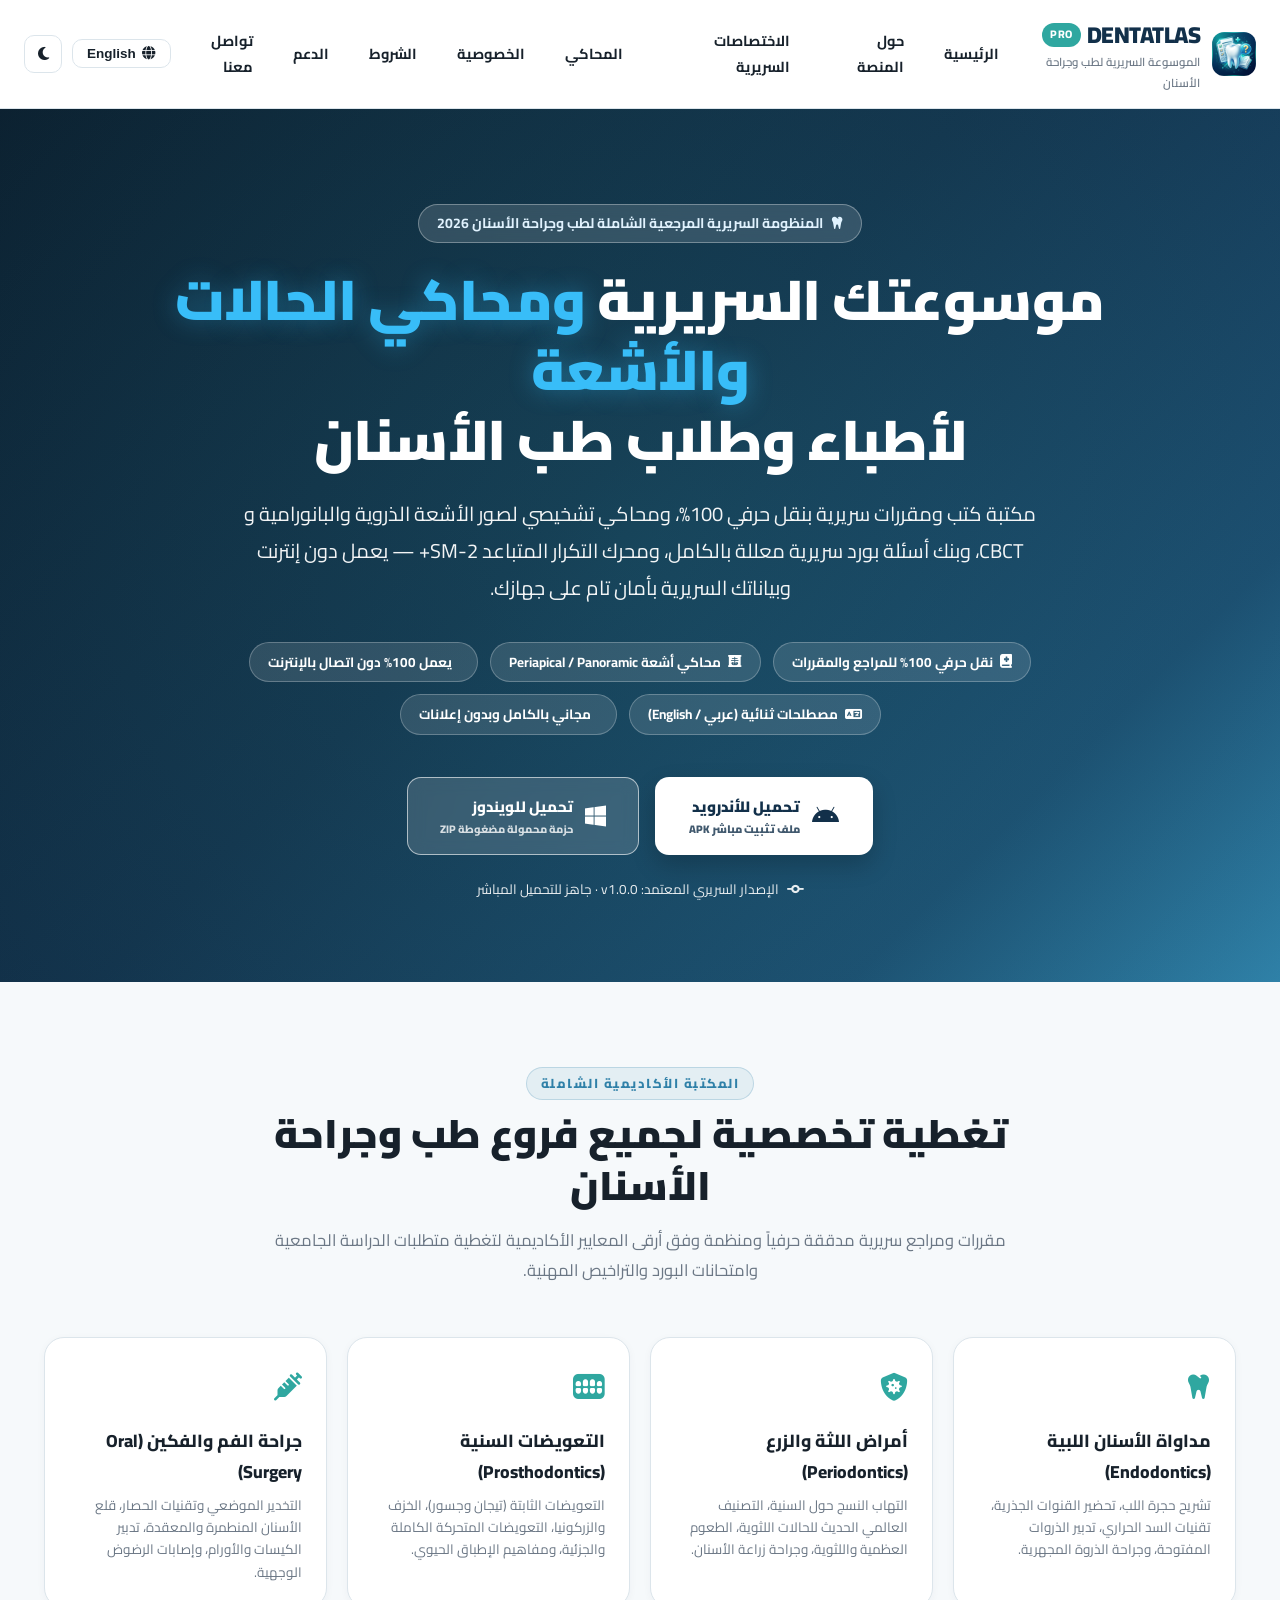
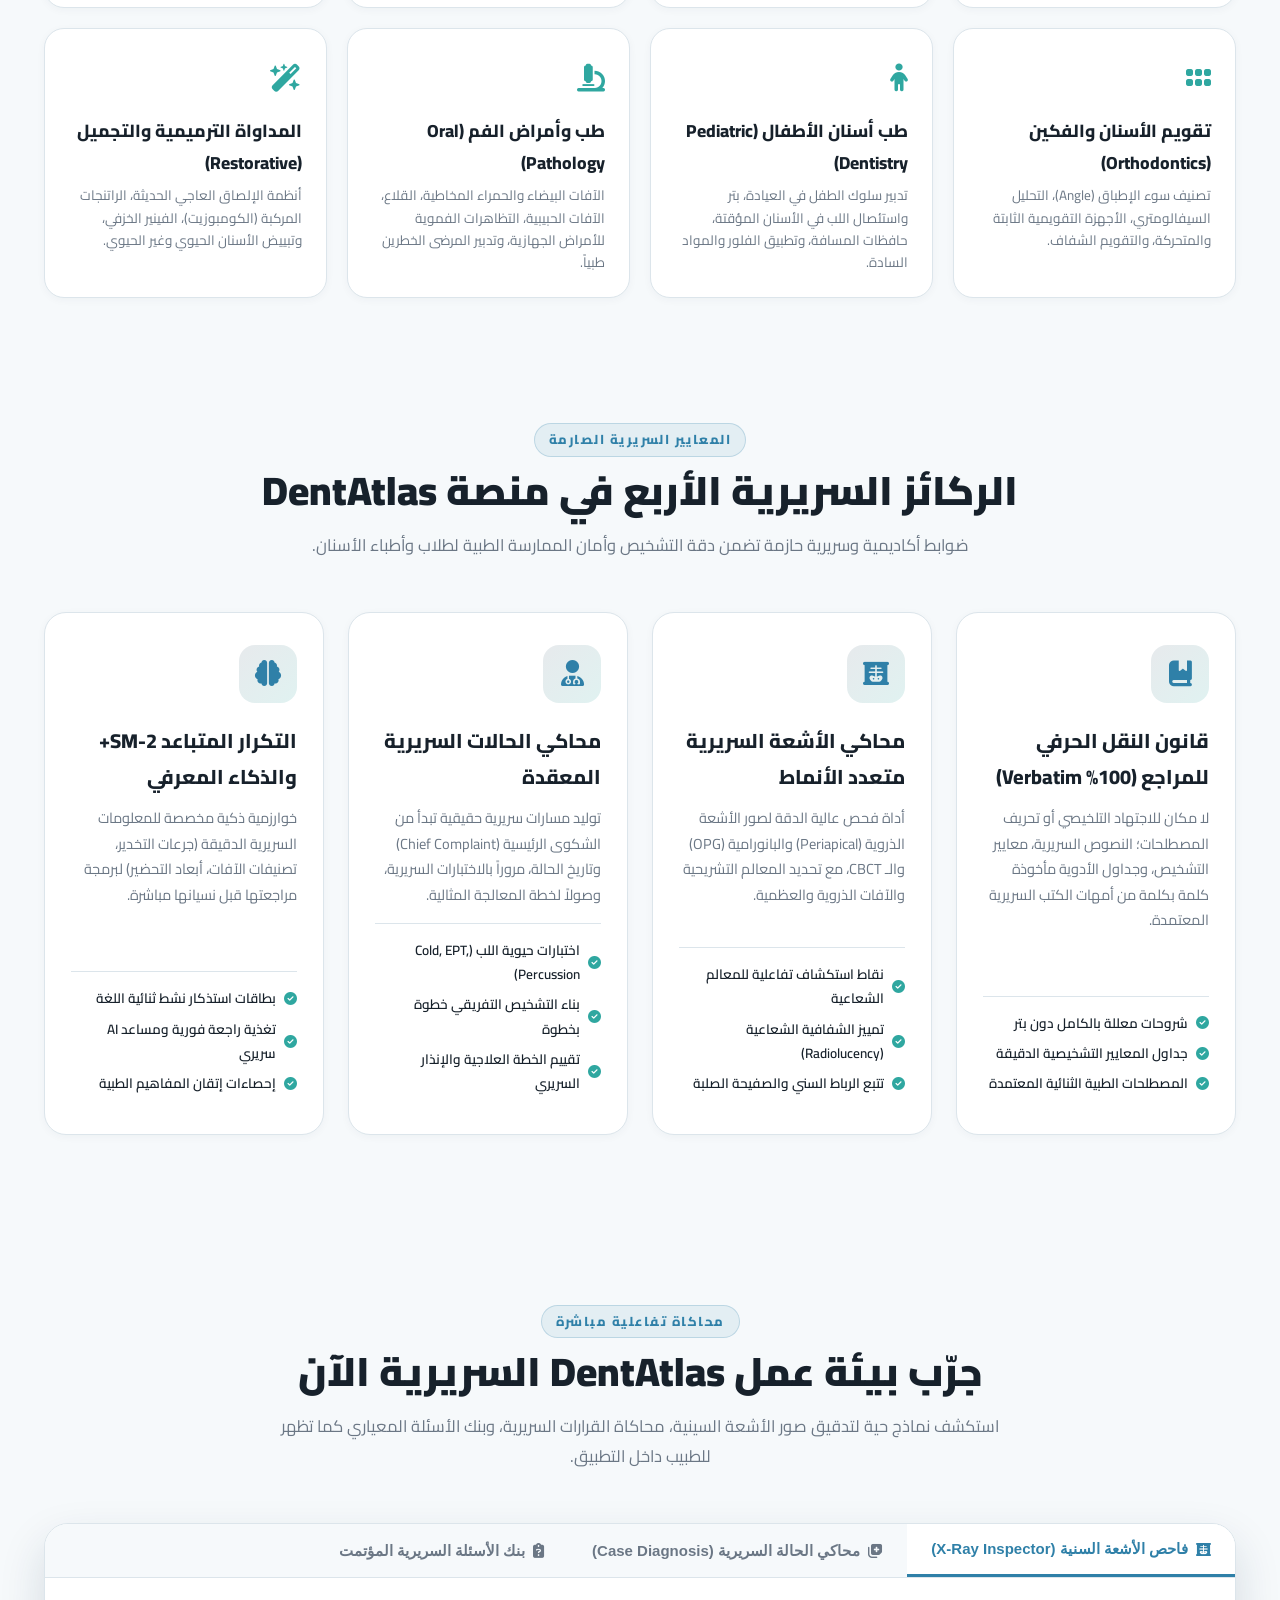
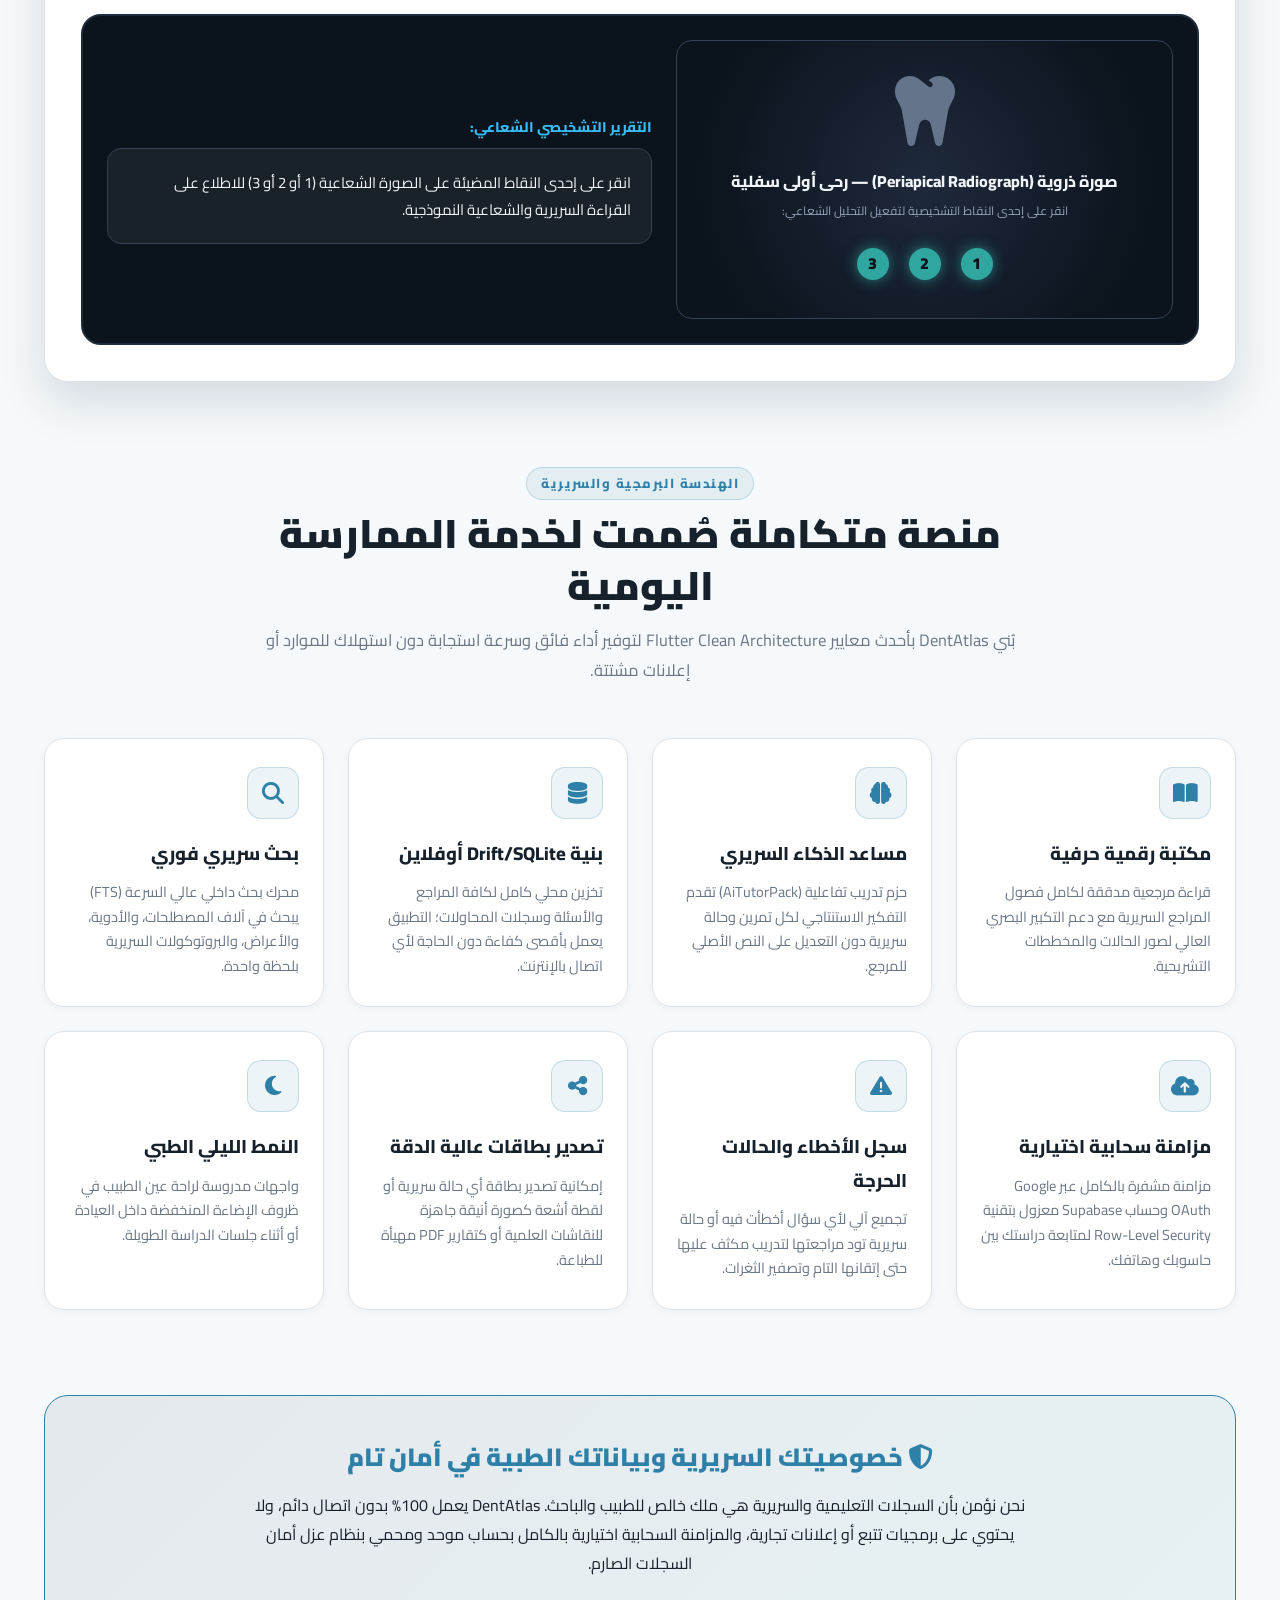
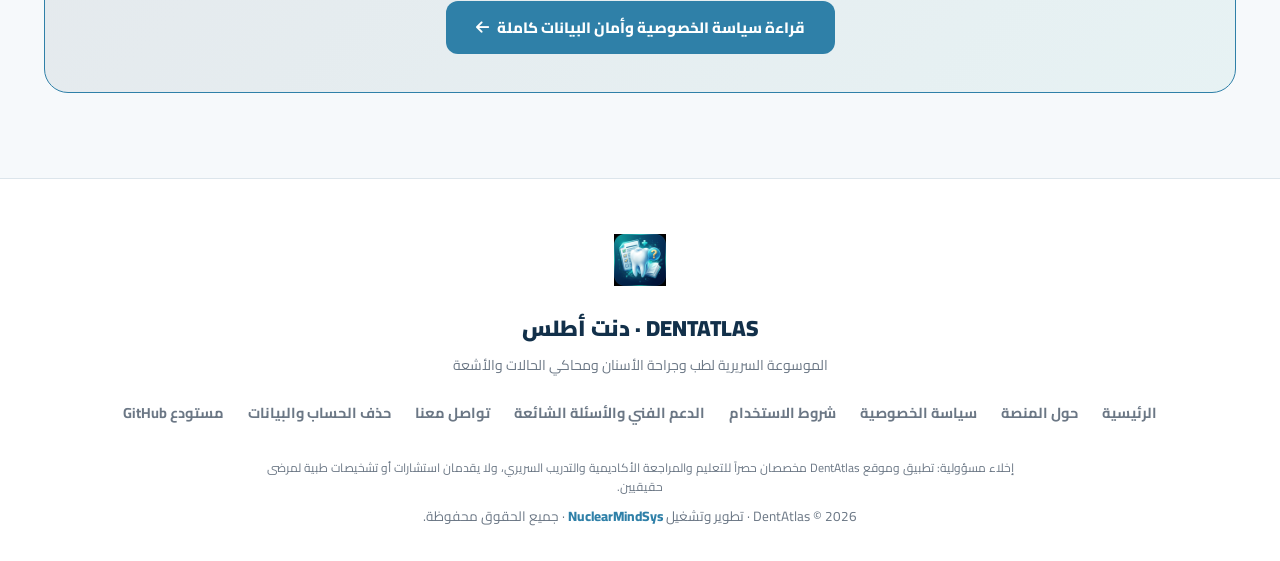
==== commit ee0f9619: "feat(web): launch official DentAtlas website, policy suite, and brand assets" ====
--- a/index.html
+++ b/index.html
@@ -5,13 +5,13 @@
   <meta name="viewport" content="width=device-width, initial-scale=1.0">
   <title id="meta-title">DentAtlas (دنت أطلس) — موسوعة طب الأسنان السريرية | محاكي الأشعة، الحالات، والمكتبة المرجعية</title>
   <meta name="description" content="المرجع السريري والأكاديمي المتكامل لأطباء وطلاب طب الأسنان: مكتبة كتب ومقررات سريرية بنقل حرفي 100%، محاكي صور الأشعة والحالات السريرية، بنك أسئلة مؤتمت معلل، ونظام التكرار المتباعد SM-2+ — يعمل بالكامل دون إنترنت.">
-  <link rel="icon" type="image/svg+xml" href="logo.svg">
+  <link rel="icon" type="image/png" href="assets/brand/favicon.png">
 
   <!-- Open Graph -->
   <meta property="og:title" content="DentAtlas — الموسوعة السريرية لطب وجراحة الأسنان">
   <meta property="og:description" content="محاكي الأشعة التشخيصية والحالات السريرية والمكتبة الأكاديمية المدققة لأطباء وطلاب الأسنان.">
   <meta property="og:type" content="website">
-  <meta property="og:image" content="logo.svg">
+  <meta property="og:image" content="assets/brand/logo_512.png">
 
   <!-- Google Fonts -->
   <link rel="preconnect" href="https://fonts.googleapis.com">
@@ -853,7 +853,7 @@
   <nav>
     <div class="nav-container">
       <a href="#" class="brand">
-        <img src="logo.svg" alt="DentAtlas Logo" class="brand-logo">
+        <img src="assets/brand/logo_120.png" alt="DentAtlas Logo" class="brand-logo">
         <div>
           <div class="brand-name">
             <span>DENTATLAS</span>
@@ -864,12 +864,14 @@
       </a>
 
       <div class="nav-links">
-        <a href="#specialties" class="nav-link" id="nl-spec">الاختصاصات السريرية</a>
-        <a href="#pillars" class="nav-link" id="nl-pillars">الركائز الأكاديمية</a>
-        <a href="#simulator" class="nav-link" id="nl-simulator">محاكي الأشعة والحالات</a>
-        <a href="#features" class="nav-link" id="nl-features">المزايا البرمجية</a>
-        <a href="#downloads" class="nav-link" id="nl-download">التنزيل</a>
+        <a href="./" class="nav-link active" id="nl-home">الرئيسية</a>
+        <a href="about.html" class="nav-link" id="nl-about">حول المنصة</a>
+        <a href="#specialties" class="nav-link" id="nl-spec">الاختصاصات</a>
+        <a href="#simulator" class="nav-link" id="nl-simulator">المحاكي</a>
         <a href="privacy.html" class="nav-link" id="nl-privacy">الخصوصية</a>
+        <a href="terms.html" class="nav-link" id="nl-terms">الشروط</a>
+        <a href="support.html" class="nav-link" id="nl-support">الدعم</a>
+        <a href="contact.html" class="nav-link" id="nl-contact">تواصل معنا</a>
       </div>
 
       <div class="nav-actions">
@@ -1234,21 +1236,22 @@
   <!-- Footer -->
   <footer>
     <div class="footer-container">
-      <img src="logo.svg" alt="DentAtlas Logo" class="footer-logo">
+      <img src="assets/brand/logo_120.png" alt="DentAtlas Logo" class="footer-logo">
       <div style="font-weight: 900; font-size: 22px; color: #12304A;" id="ft-brand">DENTATLAS · دنت أطلس</div>
       <p style="font-size: 14px; color: var(--text-muted); margin-top: 4px;" id="ft-tagline">الموسوعة السريرية لطب وجراحة الأسنان ومحاكي الحالات والأشعة</p>
 
       <div class="footer-links">
-        <a href="#specialties" id="fl-sp">الاختصاصات</a>
-        <a href="#pillars" id="fl-pil">الركائز السريرية</a>
-        <a href="#simulator" id="fl-sim">المحاكي</a>
-        <a href="#features" id="fl-feat">المزايا</a>
-        <a href="#downloads" id="fl-dl">التنزيلات</a>
-        <a href="privacy.html" id="fl-priv">سياسة الخصوصية</a>
-        <a href="https://github.com/NuclearMindSys/DentAtlas" target="_blank" rel="noopener">مستودع DentAtlas السريري</a>
-        <a href="https://github.com/NuclearMindSys" target="_blank" rel="noopener">NuclearMindSys</a>
-      </div>
-
+        <a href="./" id="fl-home">الرئيسية</a>
+        <a href="about.html" id="fl-about">حول المنصة</a>
+        <a href="privacy.html" id="fl-privacy">سياسة الخصوصية</a>
+        <a href="terms.html" id="fl-terms">شروط الاستخدام</a>
+        <a href="support.html" id="fl-support">الدعم الفني والأسئلة الشائعة</a>
+        <a href="contact.html" id="fl-contact">تواصل معنا</a>
+        <a href="delete-account.html" id="fl-delete">حذف الحساب والبيانات</a>
+        <a href="https://github.com/NuclearMindSys/DentAtlas" target="_blank" rel="noopener">مستودع GitHub</a>
+      </div>
+
+      <p style="font-size: 12px; color: var(--text-muted); max-width: 780px; margin: 18px auto 8px; line-height: 1.6;">إخلاء مسؤولية: تطبيق وموقع DentAtlas مخصصان حصراً للتعليم والمراجعة الأكاديمية والتدريب السريري، ولا يقدمان استشارات أو تشخيصات طبية لمرضى حقيقيين.</p>
       <p class="copyright">
         DentAtlas © 2026 · تطوير وتشغيل <a href="https://github.com/NuclearMindSys" target="_blank" rel="noopener" style="color: var(--dental-blue); text-decoration: none; font-weight: 800;">NuclearMindSys</a> · جميع الحقوق محفوظة.
       </p>
@@ -1309,18 +1312,36 @@
       const themeIcon = document.getElementById('theme-icon');
       if (isDark) {
         html.removeAttribute('data-theme');
+        localStorage.setItem('dentatlas_theme', 'light');
         themeIcon.className = 'fa-solid fa-moon';
       } else {
         html.setAttribute('data-theme', 'dark');
+        localStorage.setItem('dentatlas_theme', 'dark');
         themeIcon.className = 'fa-solid fa-sun';
       }
     }
+    
+    // Initialize saved theme & language
+    document.addEventListener('DOMContentLoaded', () => {
+      const savedTheme = localStorage.getItem('dentatlas_theme');
+      if (savedTheme === 'dark') {
+        document.documentElement.setAttribute('data-theme', 'dark');
+        const icon = document.getElementById('theme-icon');
+        if (icon) icon.className = 'fa-solid fa-sun';
+      }
+      applyLanguage(currentLang);
+    });
 
     // Internationalization (i18n)
     const i18n = {
       ar: {
         metaTitle: "DentAtlas (دنت أطلس) — موسوعة طب الأسنان السريرية | محاكي الأشعة، الحالات، والمكتبة المرجعية",
         navTagline: "الموسوعة السريرية لطب وجراحة الأسنان",
+        nlHome: "الرئيسية",
+        nlAbout: "حول المنصة",
+        nlTerms: "الشروط",
+        nlSupport: "الدعم",
+        nlContact: "تواصل معنا",
         nlSpec: "الاختصاصات السريرية",
         nlPillars: "الركائز الأكاديمية",
         nlSimulator: "محاكي الأشعة والحالات",
@@ -1361,7 +1382,12 @@
       en: {
         metaTitle: "DentAtlas — Clinical Dental Encyclopedia | Radiographic & Case Simulator",
         navTagline: "Clinical Encyclopedia of Dental Medicine & Surgery",
-        nlSpec: "Clinical Specialties",
+        nlHome: "Home",
+        nlAbout: "About",
+        nlTerms: "Terms",
+        nlSupport: "Support",
+        nlContact: "Contact",
+        nlSpec: "Specialties",
         nlPillars: "Clinical Pillars",
         nlSimulator: "X-Ray & Case Simulator",
         nlFeatures: "Software Features",
@@ -1400,9 +1426,10 @@
       }
     };
 
-    let currentLang = 'ar';
+    let currentLang = localStorage.getItem('dentatlas_lang') || 'ar';
     function toggleLanguage() {
       currentLang = currentLang === 'ar' ? 'en' : 'ar';
+      localStorage.setItem('dentatlas_lang', currentLang);
       applyLanguage(currentLang);
     }
 
@@ -1413,6 +1440,12 @@
       html.setAttribute('dir', lang === 'ar' ? 'rtl' : 'ltr');
 
       document.getElementById('meta-title').innerText = t.metaTitle;
+      const setEl = (id, val) => { const el = document.getElementById(id); if (el) el.innerText = val; };
+      setEl('nl-home', t.nlHome);
+      setEl('nl-about', t.nlAbout);
+      setEl('nl-terms', t.nlTerms);
+      setEl('nl-support', t.nlSupport);
+      setEl('nl-contact', t.nlContact);
       document.getElementById('nav-tagline').innerText = t.navTagline;
       document.getElementById('nl-spec').innerText = t.nlSpec;
       document.getElementById('nl-pillars').innerText = t.nlPillars;
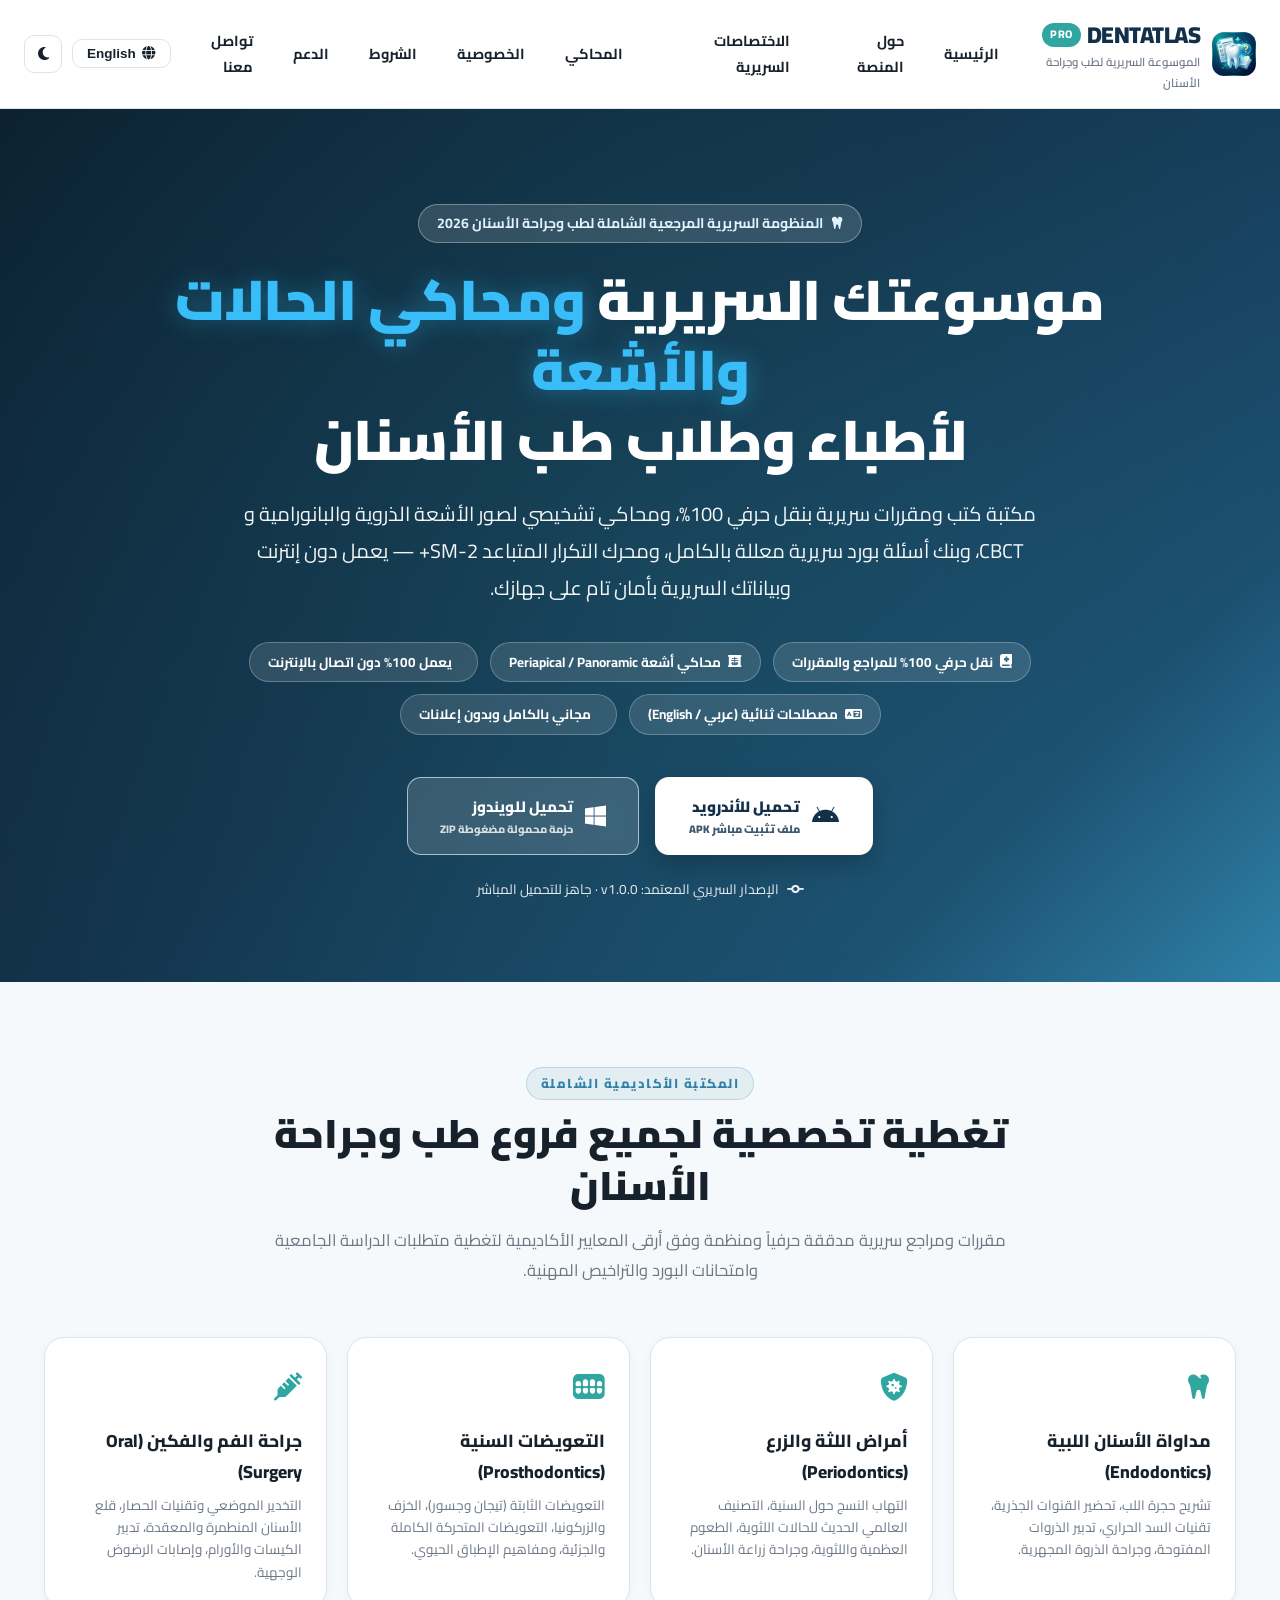
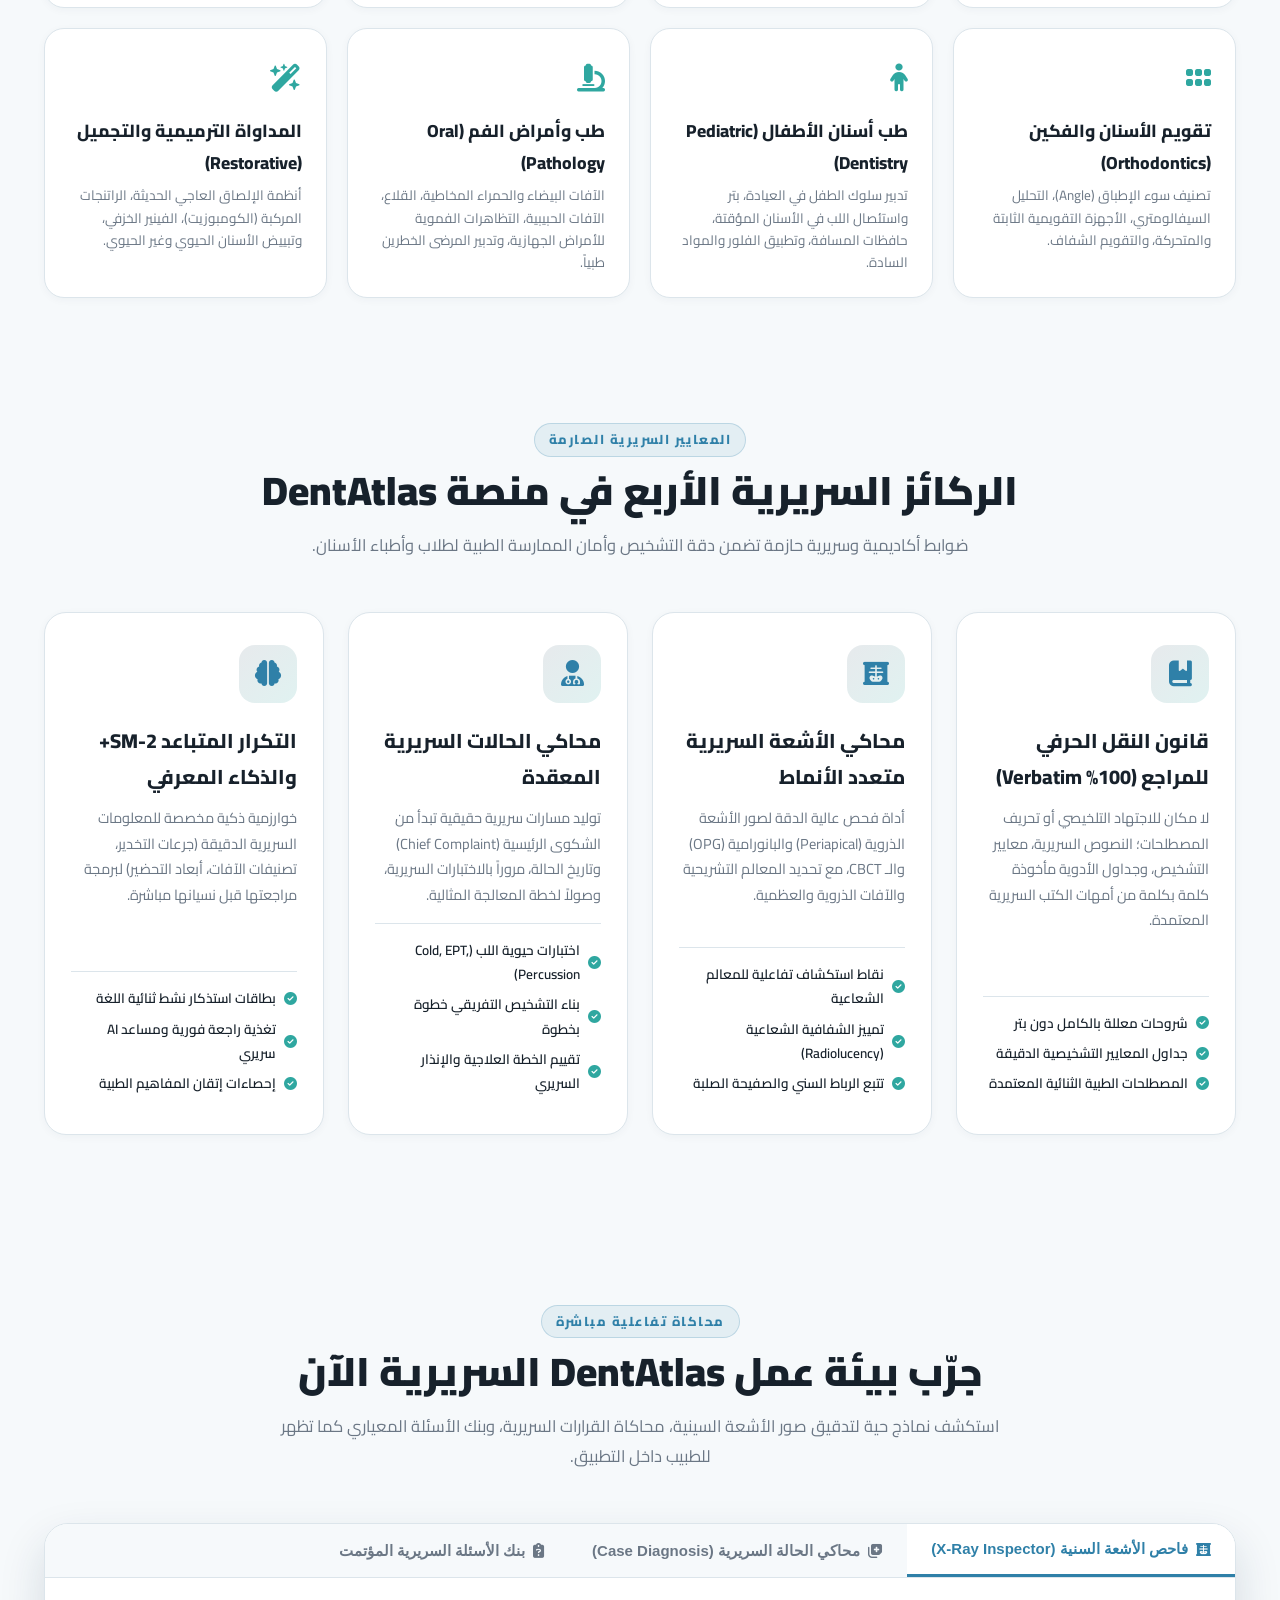
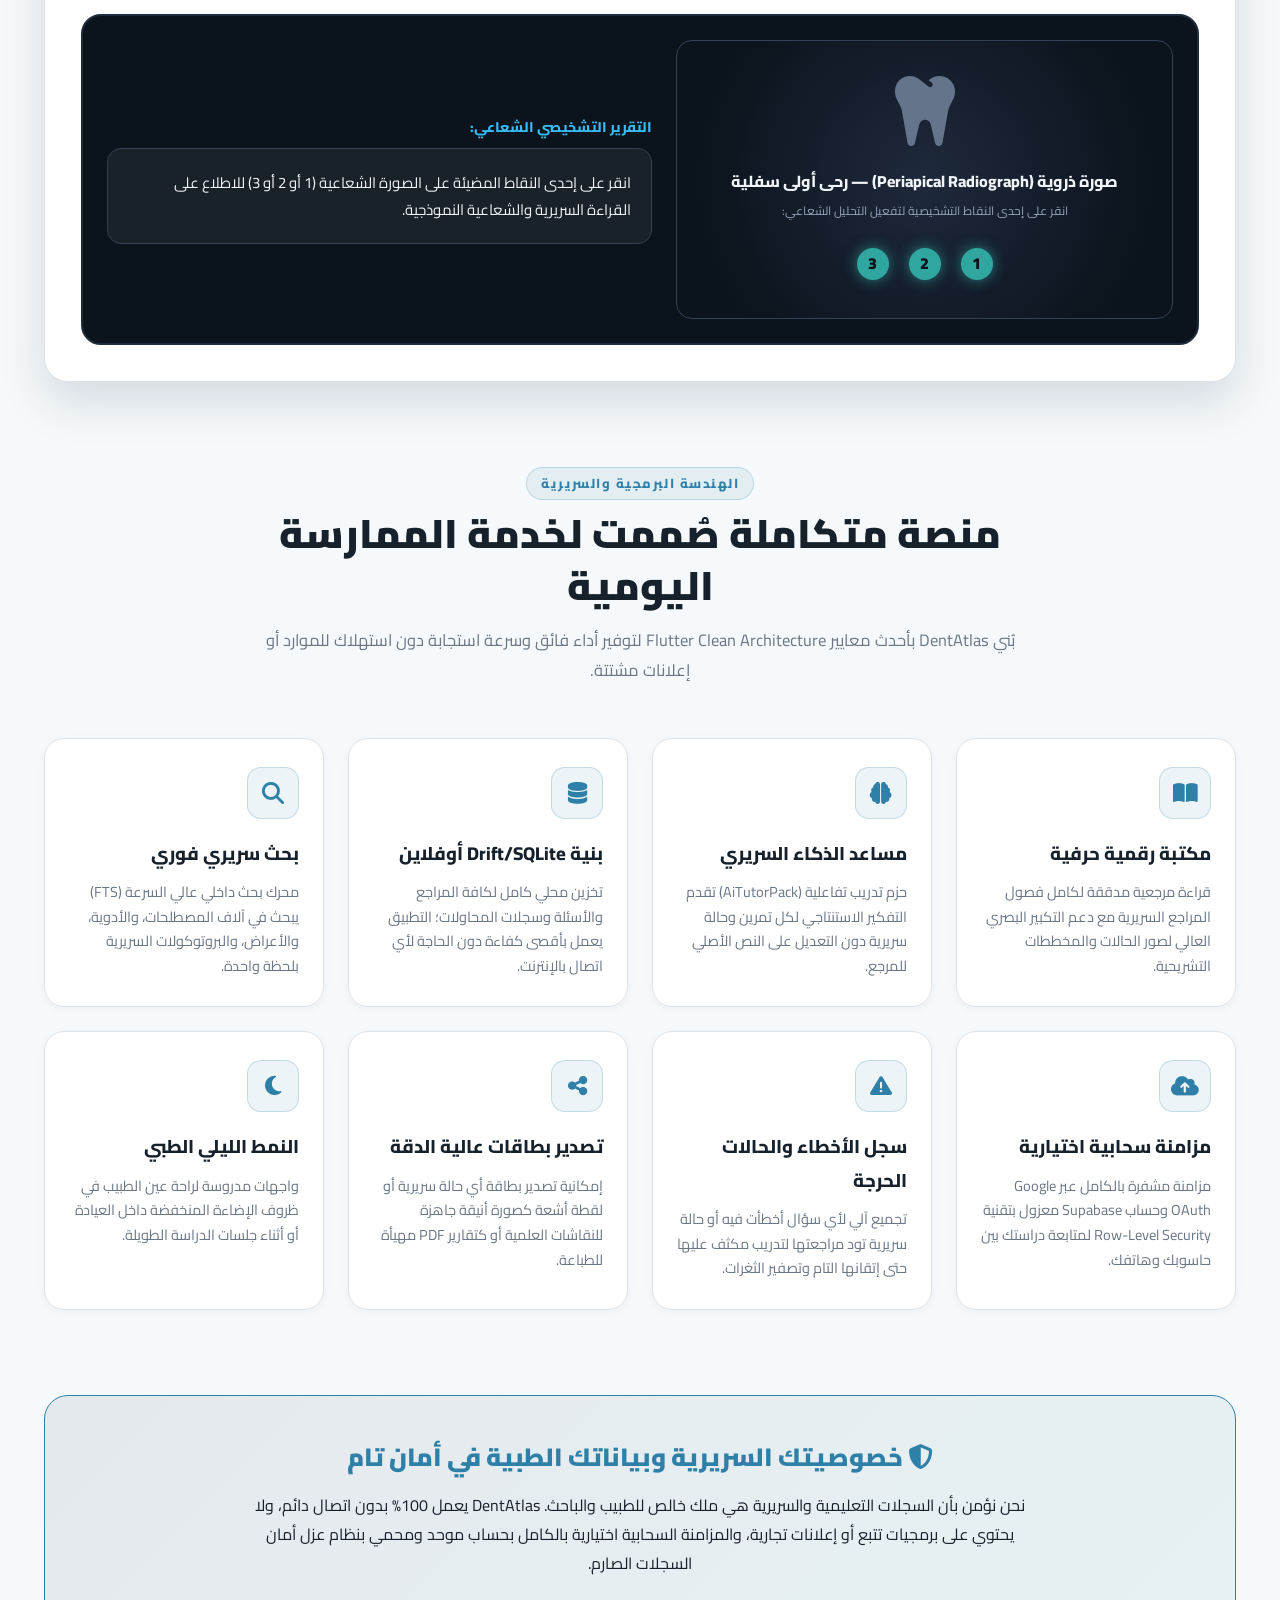
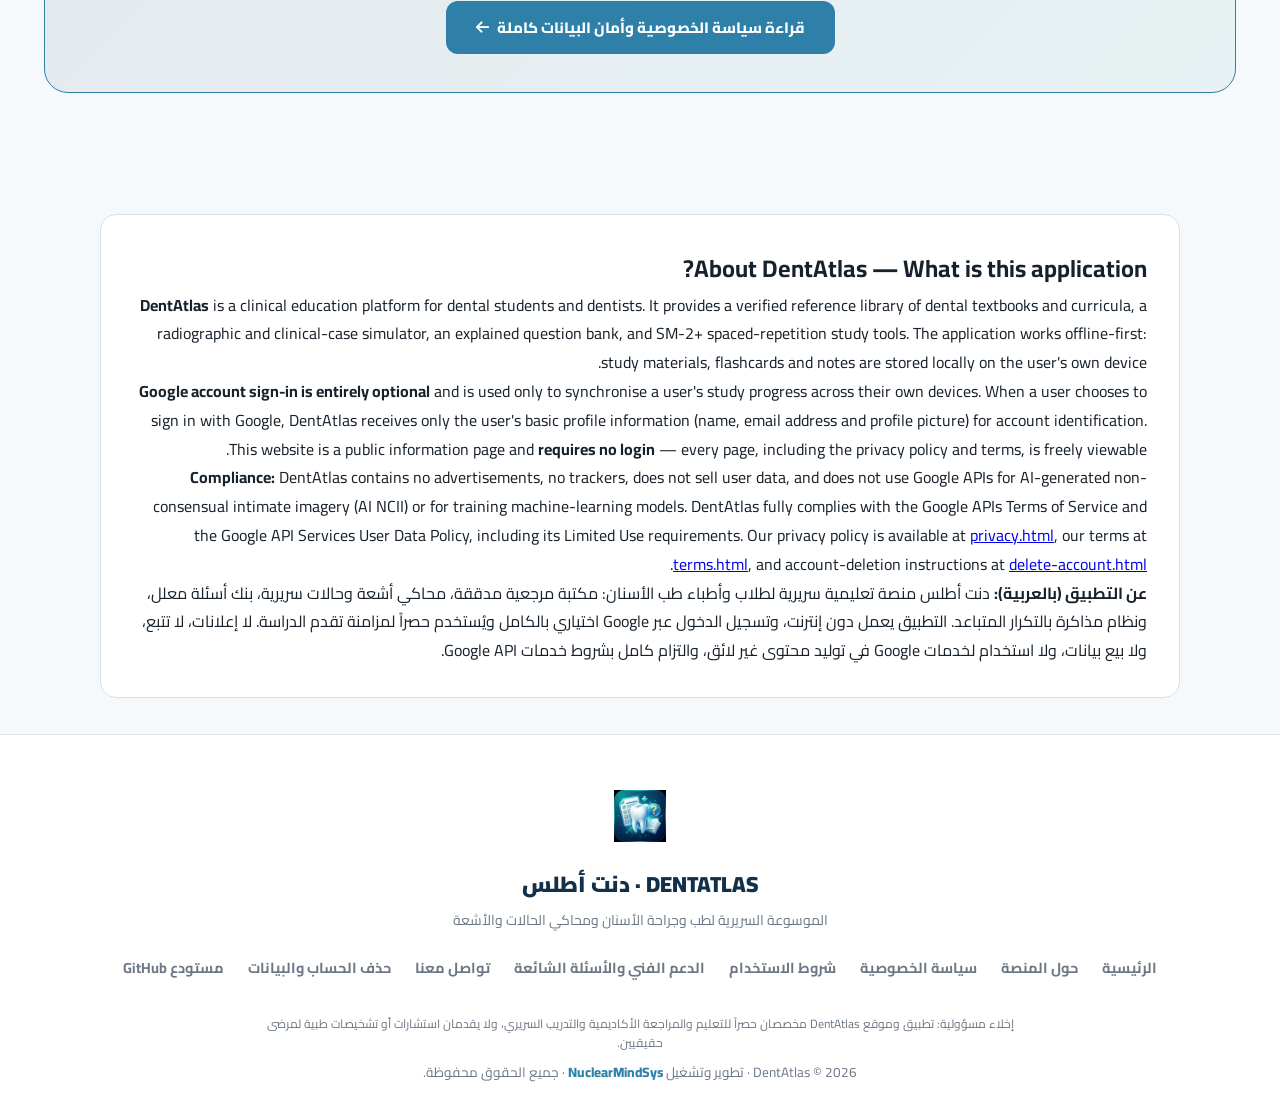
==== commit 3a56a749: "fix(compliance): static EN purpose section + comprehensive EN privacy summary (Google branding revie" ====
--- a/index.html
+++ b/index.html
@@ -3,6 +3,7 @@
 <head>
   <meta charset="UTF-8">
   <meta name="viewport" content="width=device-width, initial-scale=1.0">
+  <meta name="robots" content="index, follow">
   <title id="meta-title">DentAtlas (دنت أطلس) — موسوعة طب الأسنان السريرية | محاكي الأشعة، الحالات، والمكتبة المرجعية</title>
   <meta name="description" content="المرجع السريري والأكاديمي المتكامل لأطباء وطلاب طب الأسنان: مكتبة كتب ومقررات سريرية بنقل حرفي 100%، محاكي صور الأشعة والحالات السريرية، بنك أسئلة مؤتمت معلل، ونظام التكرار المتباعد SM-2+ — يعمل بالكامل دون إنترنت.">
   <link rel="icon" type="image/png" href="assets/brand/favicon.png">
@@ -1234,6 +1235,35 @@
   </section>
 
   <!-- Footer -->
+
+  <!-- Static about/purpose section (English) — for crawlers and reviewers; not i18n-swapped -->
+  <section class="content-card" id="about-dentatlas-en" style="max-width:1080px;margin:36px auto;padding:32px;border-radius:16px;border:1px solid #d7e3ec;background:#fff;">
+    <h2 style="margin-top:0;">About DentAtlas — What is this application?</h2>
+    <p><strong>DentAtlas</strong> is a clinical education platform for dental students and dentists.
+    It provides a verified reference library of dental textbooks and curricula, a radiographic and
+    clinical-case simulator, an explained question bank, and SM-2+ spaced-repetition study tools.
+    The application works offline-first: study materials, flashcards and notes are stored locally on
+    the user's own device.</p>
+    <p><strong>Google account sign-in is entirely optional</strong> and is used only to synchronise a
+    user's study progress across their own devices. When a user chooses to sign in with Google,
+    DentAtlas receives only the user's basic profile information (name, email address and profile
+    picture) for account identification. This website is a public information page and
+    <strong>requires no login</strong> — every page, including the privacy policy and terms, is
+    freely viewable.</p>
+    <p><strong>Compliance:</strong> DentAtlas contains no advertisements, no trackers, does not sell
+    user data, and does not use Google APIs for AI-generated non-consensual intimate imagery (AI NCII)
+    or for training machine-learning models. DentAtlas fully complies with the Google APIs Terms of
+    Service and the Google API Services User Data Policy, including its Limited Use requirements.
+    Our privacy policy is available at <a href="privacy.html">privacy.html</a>, our terms at
+    <a href="terms.html">terms.html</a>, and account-deletion instructions at
+    <a href="delete-account.html">delete-account.html</a>.</p>
+    <p><strong>عن التطبيق (بالعربية):</strong> دنت أطلس منصة تعليمية سريرية لطلاب وأطباء طب الأسنان:
+    مكتبة مرجعية مدققة، محاكي أشعة وحالات سريرية، بنك أسئلة معلل، ونظام مذاكرة بالتكرار المتباعد.
+    التطبيق يعمل دون إنترنت، وتسجيل الدخول عبر Google اختياري بالكامل ويُستخدم حصراً لمزامنة تقدم
+    الدراسة. لا إعلانات، لا تتبع، ولا بيع بيانات، ولا استخدام لخدمات Google في توليد محتوى
+    غير لائق، والتزام كامل بشروط خدمات Google API.</p>
+  </section>
+
   <footer>
     <div class="footer-container">
       <img src="assets/brand/logo_120.png" alt="DentAtlas Logo" class="footer-logo">
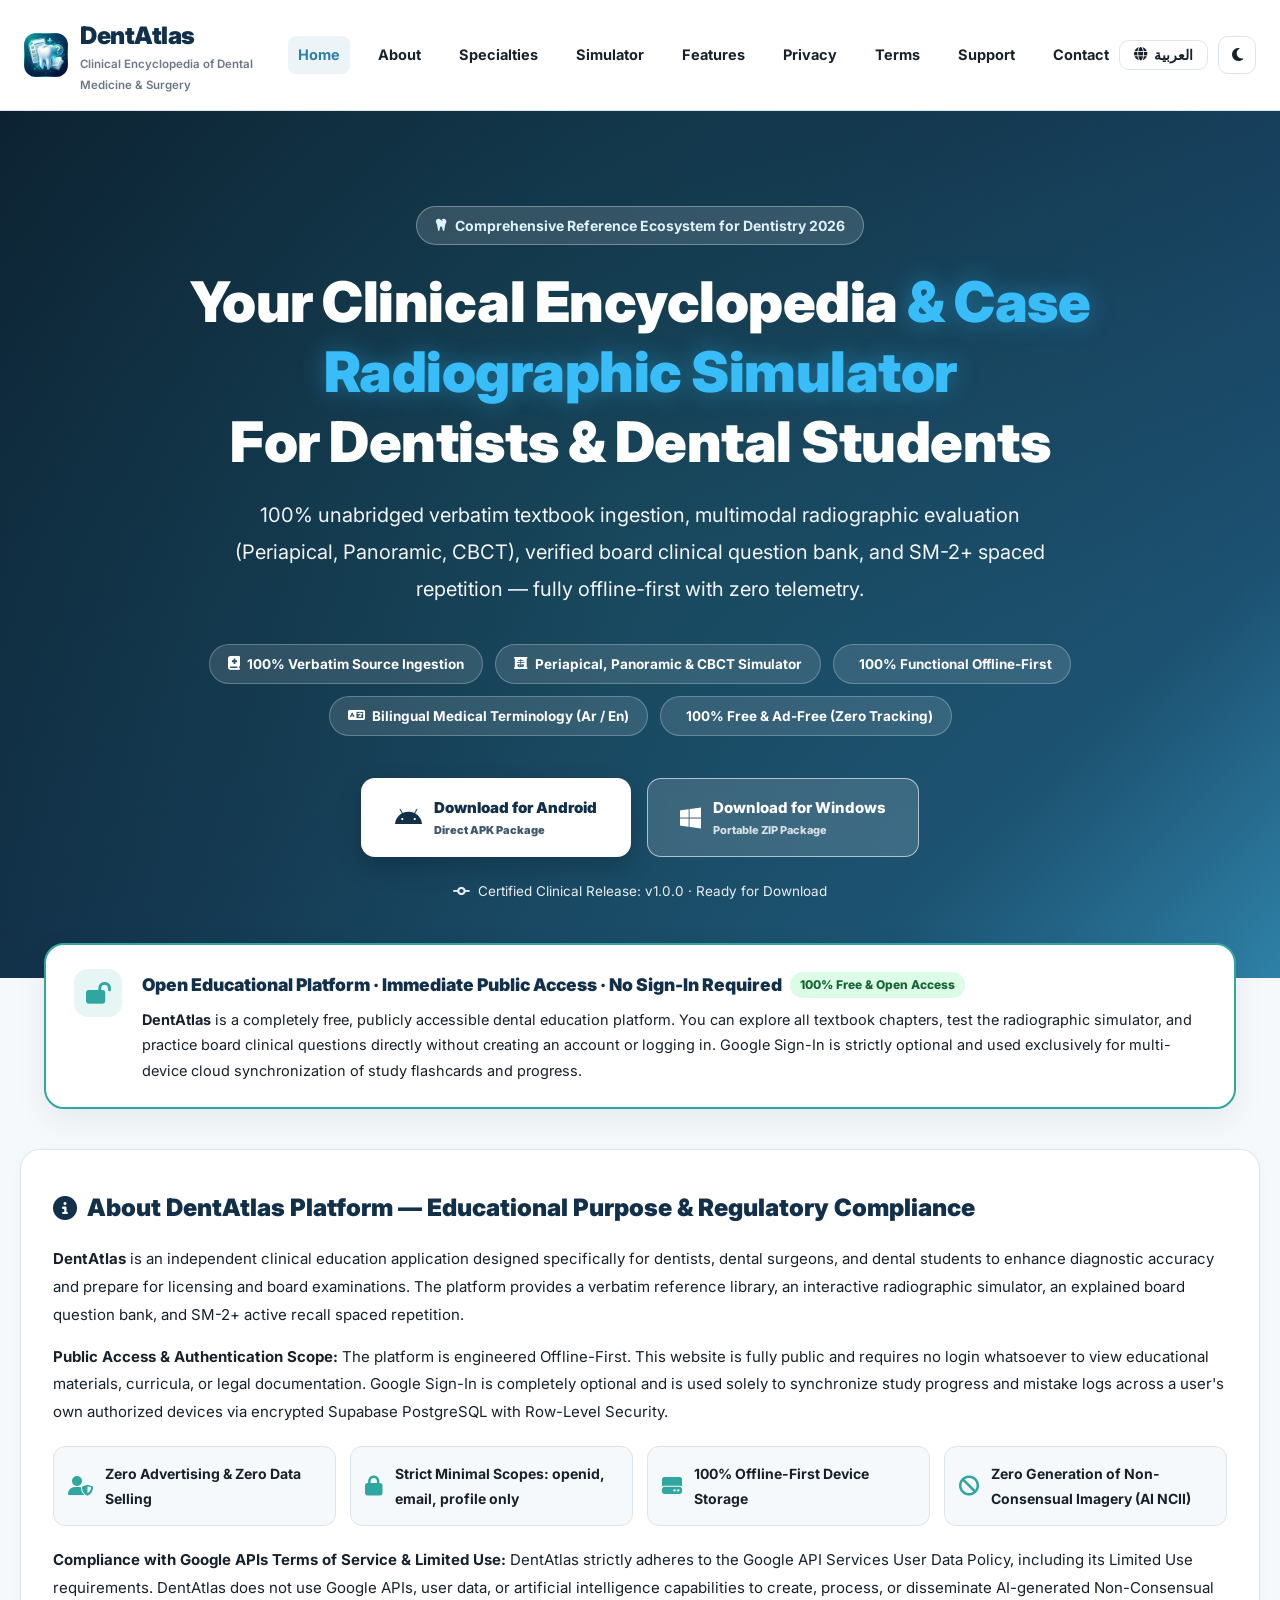
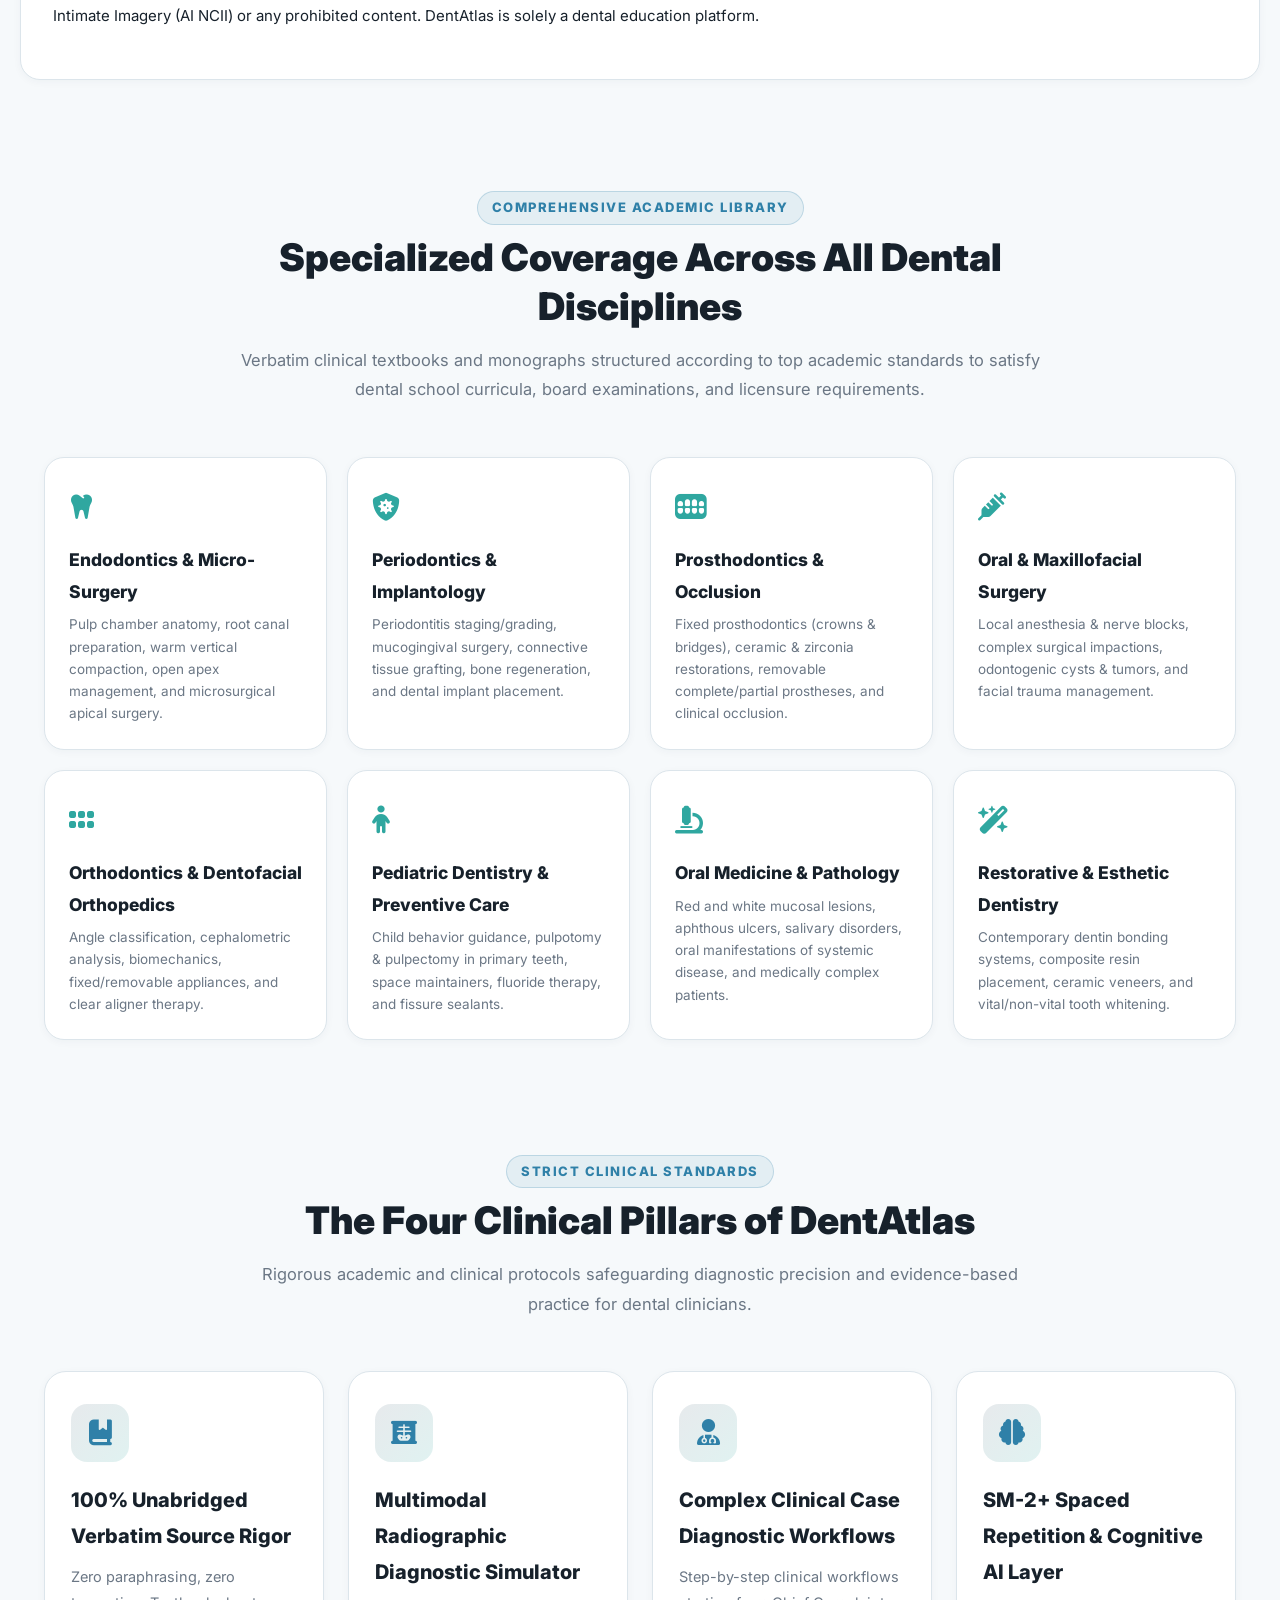
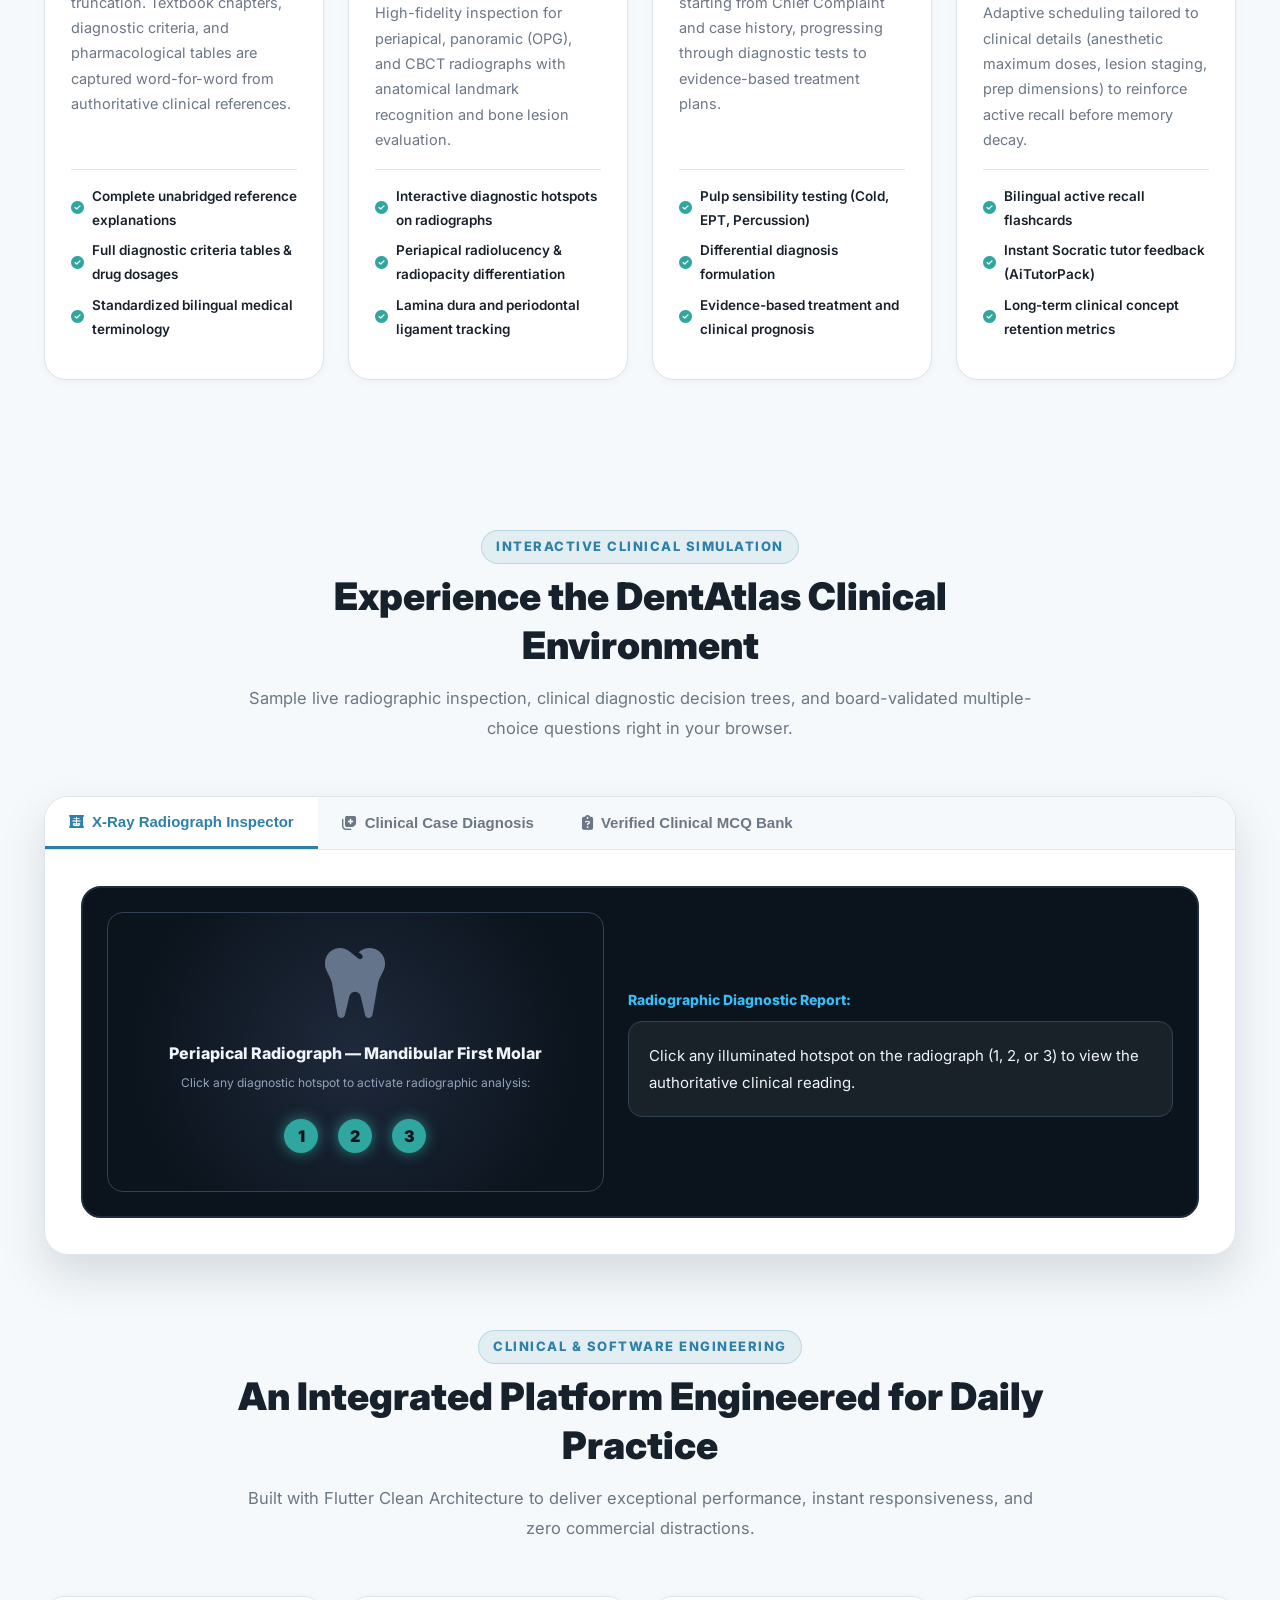
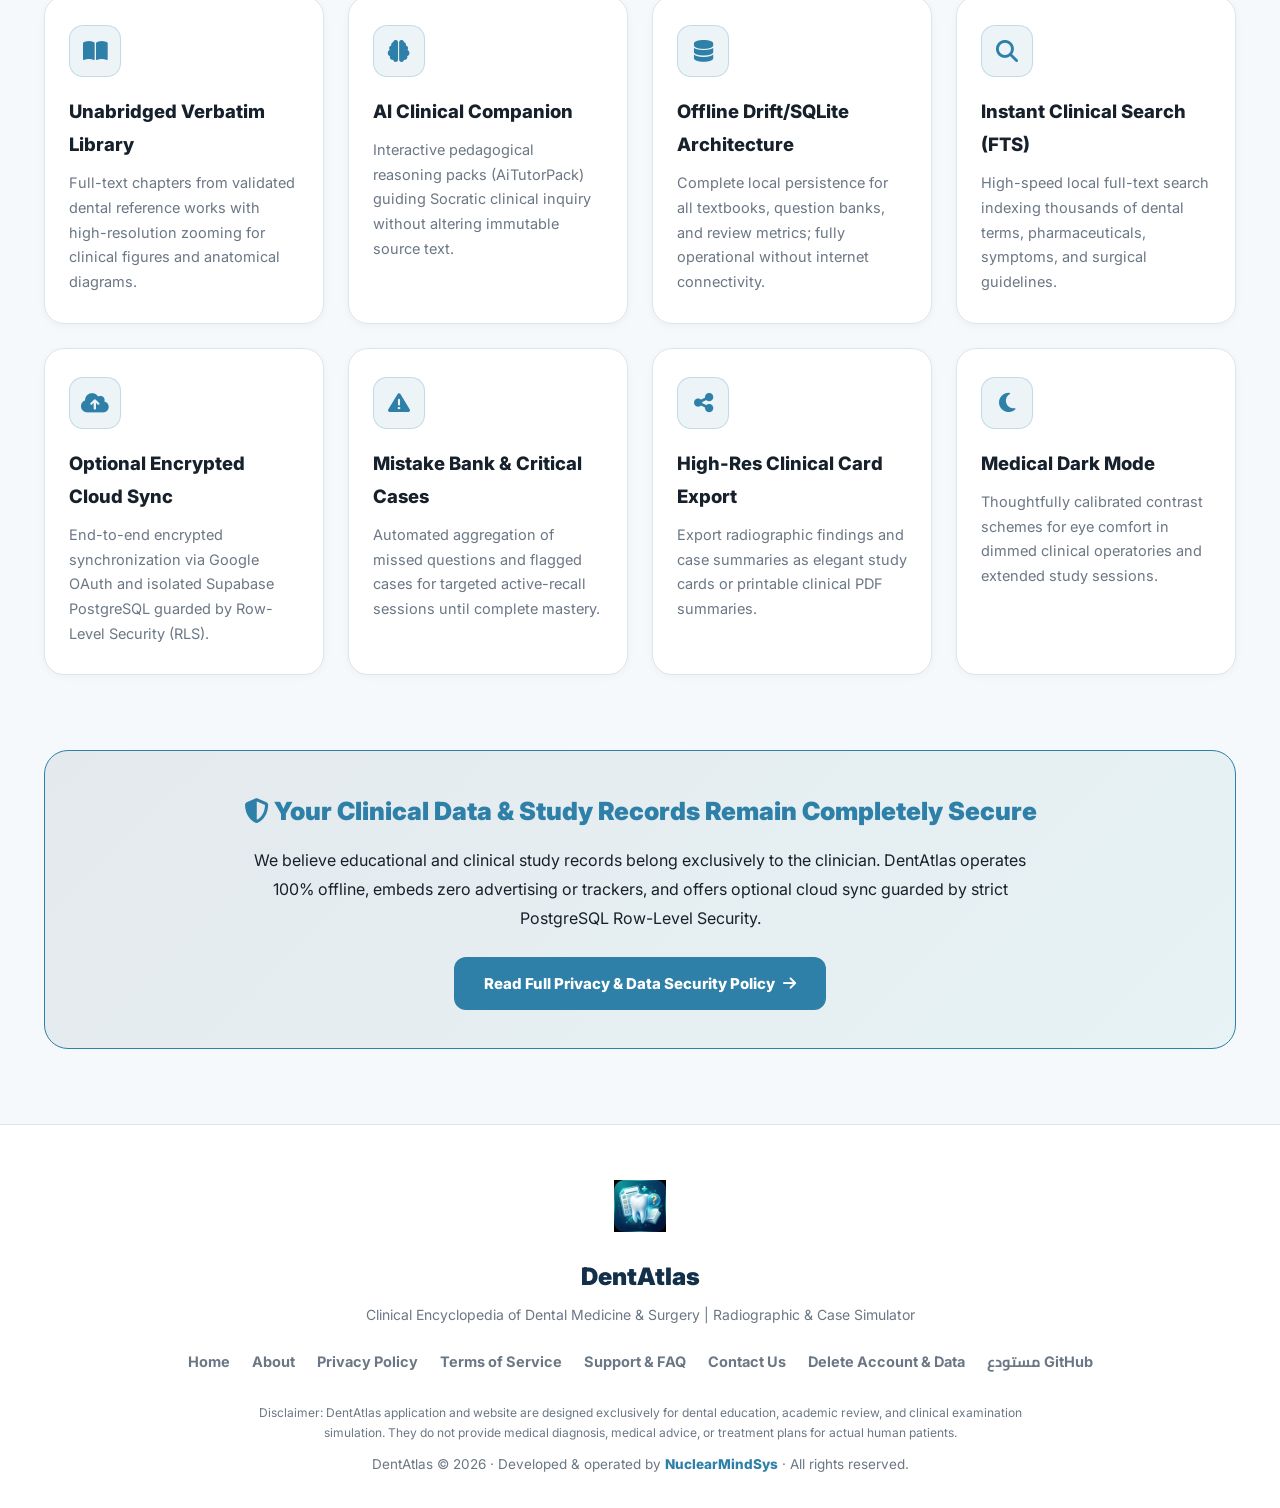
==== commit 95a04772: "feat(i18n): 100% full bilingual localization and complete Google OAuth branding verification complia" ====
--- a/index.html
+++ b/index.html
@@ -4,13 +4,17 @@
   <meta charset="UTF-8">
   <meta name="viewport" content="width=device-width, initial-scale=1.0">
   <meta name="robots" content="index, follow">
-  <title id="meta-title">DentAtlas (دنت أطلس) — موسوعة طب الأسنان السريرية | محاكي الأشعة، الحالات، والمكتبة المرجعية</title>
-  <meta name="description" content="المرجع السريري والأكاديمي المتكامل لأطباء وطلاب طب الأسنان: مكتبة كتب ومقررات سريرية بنقل حرفي 100%، محاكي صور الأشعة والحالات السريرية، بنك أسئلة مؤتمت معلل، ونظام التكرار المتباعد SM-2+ — يعمل بالكامل دون إنترنت.">
+  <title id="meta-title">DentAtlas — موسوعة طب الأسنان السريرية | محاكي الأشعة والحالات السريرية</title>
+  <meta id="meta-desc" name="description" content="المرجع السريري والأكاديمي المتكامل لأطباء وطلاب طب الأسنان: مكتبة كتب ومقررات سريرية بنقل حرفي 100%، محاكي صور الأشعة والحالات السريرية، بنك أسئلة مؤتمت معلل، ونظام التكرار المتباعد SM-2+ — يعمل بالكامل دون إنترنت.">
   <link rel="icon" type="image/png" href="assets/brand/favicon.png">
 
+  <!-- Google Search Console Ownership Verification -->
+  <!-- Replace content with your verification token from Google Search Console (URL prefix: https://nuclearmindsys.github.io/dentatlas-web/) -->
+  <meta name="google-site-verification" content="INSERT_YOUR_GOOGLE_SEARCH_CONSOLE_VERIFICATION_TOKEN_HERE">
+
   <!-- Open Graph -->
-  <meta property="og:title" content="DentAtlas — الموسوعة السريرية لطب وجراحة الأسنان">
-  <meta property="og:description" content="محاكي الأشعة التشخيصية والحالات السريرية والمكتبة الأكاديمية المدققة لأطباء وطلاب الأسنان.">
+  <meta property="og:title" content="DentAtlas — Clinical Dental Encyclopedia">
+  <meta property="og:description" content="Verbatim textbook library, radiographic & case simulator, and verified clinical question bank for dental surgeons and students.">
   <meta property="og:type" content="website">
   <meta property="og:image" content="assets/brand/logo_512.png">
 
@@ -39,7 +43,7 @@
       --text: #17212B;
       --text-muted: #6B7785;
       --border: #DCE5EB;
-      --nav-bg: rgba(255, 255, 255, 0.92);
+      --nav-bg: rgba(255, 255, 255, 0.94);
       --badge-bg: rgba(47, 128, 168, 0.09);
       --badge-border: rgba(47, 128, 168, 0.22);
       --shadow-sm: 0 2px 8px rgba(18, 48, 74, 0.04);
@@ -63,7 +67,7 @@
       --text: #F1F5F9;
       --text-muted: #94A3B8;
       --border: #2D3B48;
-      --nav-bg: rgba(15, 23, 32, 0.92);
+      --nav-bg: rgba(15, 23, 32, 0.94);
       --badge-bg: rgba(56, 189, 248, 0.15);
       --badge-border: rgba(56, 189, 248, 0.35);
       --shadow-sm: 0 2px 8px rgba(0,0,0,0.3);
@@ -125,7 +129,7 @@
     }
 
     .brand-name {
-      font-size: 23px;
+      font-size: 24px;
       font-weight: 900;
       color: #12304A;
       letter-spacing: -0.5px;
@@ -135,16 +139,6 @@
     }
 
     [data-theme="dark"] .brand-name { color: #38BDF8; }
-
-    .brand-badge {
-      background: #2FA7A0;
-      color: #FFFFFF;
-      font-size: 11px;
-      padding: 2px 8px;
-      border-radius: 999px;
-      font-weight: 800;
-      letter-spacing: 0.5px;
-    }
 
     .brand-subtitle {
       font-size: 11.5px;
@@ -157,7 +151,7 @@
     .nav-links {
       display: flex;
       align-items: center;
-      gap: 20px;
+      gap: 18px;
     }
 
     .nav-link {
@@ -169,7 +163,7 @@
       border-radius: 8px;
     }
 
-    .nav-link:hover {
+    .nav-link:hover, .nav-link.active {
       color: var(--dental-blue);
       background: var(--badge-bg);
     }
@@ -222,7 +216,7 @@
     .hero {
       background: linear-gradient(135deg, #0B1E2E 0%, #12304A 45%, #1B4B6E 80%, #2F80A8 100%);
       color: #FFFFFF;
-      padding: 95px 24px 80px;
+      padding: 95px 24px 75px;
       text-align: center;
       position: relative;
       overflow: hidden;
@@ -235,7 +229,7 @@
       left: -50%;
       width: 200%;
       height: 200%;
-      background: radial-gradient(circle at center, rgba(47, 167, 160, 0.15) 0%, transparent 60%);
+      background: radial-gradient(circle at center, rgba(47, 167, 160, 0.18) 0%, transparent 60%);
       pointer-events: none;
     }
 
@@ -359,16 +353,77 @@
       gap: 8px;
     }
 
+    /* Public Notice & Purpose Callout */
+    .public-banner-container {
+      max-width: 1240px;
+      margin: -35px auto 40px;
+      padding: 0 24px;
+      position: relative;
+      z-index: 10;
+    }
+
+    .public-banner {
+      background: var(--bg-card);
+      border: 2px solid var(--teal);
+      border-radius: 20px;
+      padding: 24px 28px;
+      box-shadow: var(--shadow-md);
+      display: flex;
+      align-items: flex-start;
+      gap: 20px;
+    }
+
+    .public-banner-icon {
+      width: 48px;
+      height: 48px;
+      border-radius: 14px;
+      background: var(--teal-light);
+      color: var(--teal);
+      display: flex;
+      align-items: center;
+      justify-content: center;
+      font-size: 22px;
+      flex-shrink: 0;
+    }
+
+    .public-banner-title {
+      font-size: 17.5px;
+      font-weight: 900;
+      color: var(--navy);
+      margin-bottom: 6px;
+      display: flex;
+      align-items: center;
+      gap: 8px;
+      flex-wrap: wrap;
+    }
+
+    [data-theme="dark"] .public-banner-title { color: #38BDF8; }
+
+    .public-badge {
+      background: #DCFCE7;
+      color: #166534;
+      font-size: 12px;
+      padding: 2px 10px;
+      border-radius: 999px;
+      font-weight: 800;
+    }
+
+    .public-banner-text {
+      font-size: 14.5px;
+      color: var(--text);
+      line-height: 1.75;
+    }
+
     /* Section Styles */
     section {
-      padding: 85px 24px;
+      padding: 75px 24px;
       max-width: 1240px;
       margin: 0 auto;
     }
 
     .section-header {
       text-align: center;
-      max-width: 760px;
+      max-width: 820px;
       margin: 0 auto 52px;
     }
 
@@ -387,7 +442,7 @@
     }
 
     .section-title {
-      font-size: clamp(26px, 3.5vw, 40px);
+      font-size: clamp(26px, 3.5vw, 38px);
       font-weight: 900;
       color: var(--text);
       line-height: 1.3;
@@ -403,7 +458,7 @@
     /* Specialties Grid */
     .specialties-grid {
       display: grid;
-      grid-template-columns: repeat(auto-fill, minmax(260px, 1fr));
+      grid-template-columns: repeat(auto-fill, minmax(270px, 1fr));
       gap: 20px;
     }
 
@@ -458,7 +513,6 @@
       box-shadow: var(--shadow-sm);
       display: flex;
       flex-direction: column;
-      position: relative;
     }
 
     .pillar-card:hover {
@@ -583,8 +637,8 @@
       display: inline-flex;
       align-items: center;
       justify-content: center;
-      width: 32px;
-      height: 32px;
+      width: 34px;
+      height: 34px;
       border-radius: 50%;
       background: var(--teal);
       color: #0B131C;
@@ -797,6 +851,60 @@
       transform: translateY(-2px);
     }
 
+    /* About & Compliance Card */
+    .compliance-card {
+      max-width: 1240px;
+      margin: 36px auto;
+      padding: 36px 32px;
+      border-radius: 20px;
+      border: 1.5px solid var(--border);
+      background: var(--bg-card);
+      box-shadow: var(--shadow-sm);
+    }
+
+    .compliance-card h2 {
+      font-size: 24px;
+      font-weight: 900;
+      color: var(--navy);
+      margin-bottom: 16px;
+      display: flex;
+      align-items: center;
+      gap: 10px;
+    }
+
+    [data-theme="dark"] .compliance-card h2 { color: #38BDF8; }
+
+    .compliance-card p {
+      font-size: 15px;
+      color: var(--text);
+      line-height: 1.85;
+      margin-bottom: 14px;
+    }
+
+    .compliance-badge-grid {
+      display: grid;
+      grid-template-columns: repeat(auto-fit, minmax(240px, 1fr));
+      gap: 14px;
+      margin: 20px 0;
+    }
+
+    .comp-badge {
+      background: var(--bg);
+      border: 1px solid var(--border);
+      border-radius: 12px;
+      padding: 14px;
+      display: flex;
+      align-items: center;
+      gap: 12px;
+      font-size: 14px;
+      font-weight: 700;
+    }
+
+    .comp-badge i {
+      font-size: 20px;
+      color: var(--teal);
+    }
+
     /* Footer */
     footer {
       background: var(--bg-card);
@@ -819,9 +927,9 @@
     .footer-links {
       display: flex;
       justify-content: center;
-      gap: 24px;
+      gap: 22px;
       flex-wrap: wrap;
-      margin: 22px 0 32px;
+      margin: 22px 0 28px;
     }
 
     .footer-links a {
@@ -839,9 +947,10 @@
     }
 
     /* Responsive */
-    @media (max-width: 768px) {
+    @media (max-width: 820px) {
       .nav-links { display: none; }
       .hero { padding: 65px 16px 55px; }
+      .public-banner { flex-direction: column; }
       .sim-body { padding: 20px; }
       .sim-btn { padding: 12px 14px; font-size: 13.5px; }
       .xray-container { flex-direction: column; }
@@ -853,12 +962,11 @@
   <!-- Navigation Bar -->
   <nav>
     <div class="nav-container">
-      <a href="#" class="brand">
+      <a href="./" class="brand">
         <img src="assets/brand/logo_120.png" alt="DentAtlas Logo" class="brand-logo">
         <div>
           <div class="brand-name">
-            <span>DENTATLAS</span>
-            <span class="brand-badge">PRO</span>
+            <span id="nav-brand-text">DentAtlas</span>
           </div>
           <span class="brand-subtitle" id="nav-tagline">الموسوعة السريرية لطب وجراحة الأسنان</span>
         </div>
@@ -869,6 +977,7 @@
         <a href="about.html" class="nav-link" id="nl-about">حول المنصة</a>
         <a href="#specialties" class="nav-link" id="nl-spec">الاختصاصات</a>
         <a href="#simulator" class="nav-link" id="nl-simulator">المحاكي</a>
+        <a href="#features" class="nav-link" id="nl-features">المزايا البرمجية</a>
         <a href="privacy.html" class="nav-link" id="nl-privacy">الخصوصية</a>
         <a href="terms.html" class="nav-link" id="nl-terms">الشروط</a>
         <a href="support.html" class="nav-link" id="nl-support">الدعم</a>
@@ -892,7 +1001,7 @@
     <div class="hero-container">
       <div class="hero-badge" id="hero-badge">
         <i class="fa-solid fa-tooth"></i>
-        <span>المنظومة السريرية المرجعية الشاملة لطب وجراحة الأسنان 2026</span>
+        <span id="hero-badge-text">المنظومة السريرية المرجعية الشاملة لطب وجراحة الأسنان 2026</span>
       </div>
 
       <h1 class="hero-title" id="hero-title">
@@ -905,10 +1014,10 @@
 
       <div class="feature-pills">
         <div class="pill"><i class="fa-solid fa-book-medical"></i> <span id="p-law">نقل حرفي 100% للمراجع والمقررات</span></div>
-        <div class="pill"><i class="fa-solid fa-x-ray"></i> <span id="p-xray">محاكي أشعة Periapical / Panoramic</span></div>
+        <div class="pill"><i class="fa-solid fa-x-ray"></i> <span id="p-xray">محاكي أشعة Periapical / Panoramic / CBCT</span></div>
         <div class="pill"><i class="fa-solid fa-wifi-slash"></i> <span id="p-off">يعمل 100% دون اتصال بالإنترنت</span></div>
-        <div class="pill"><i class="fa-solid fa-language"></i> <span id="p-bi">مصطلحات ثنائية (عربي / English)</span></div>
-        <div class="pill"><i class="fa-solid fa-shield-check"></i> <span id="p-free">مجاني بالكامل وبدون إعلانات</span></div>
+        <div class="pill"><i class="fa-solid fa-language"></i> <span id="p-bi">مصطلحات سريرية ثنائية (عربي / English)</span></div>
+        <div class="pill"><i class="fa-solid fa-shield-check"></i> <span id="p-free">مجاني بالكامل وبدون إعلانات أو تعقب</span></div>
       </div>
 
       <div class="hero-cta" id="downloads">
@@ -935,6 +1044,58 @@
       </div>
     </div>
   </header>
+
+  <!-- Public Access Notice & App Purpose Hero Callout -->
+  <div class="public-banner-container">
+    <div class="public-banner">
+      <div class="public-banner-icon">
+        <i class="fa-solid fa-lock-open"></i>
+      </div>
+      <div>
+        <div class="public-banner-title">
+          <span id="pb-banner-title">منصة تعليمية مفتوحة · وصول عام فوري دون اشتراط تسجيل الدخول</span>
+          <span class="public-badge" id="pb-badge">100% Free & Open Access</span>
+        </div>
+        <p class="public-banner-text" id="pb-banner-text">
+          تطبيق وموقع <strong>DentAtlas</strong> متاحان مجاناً لكافة أطباء وطلاب طب الأسنان. يمكنك تصفح كافة فصول المراجع السريرية، تجربة محاكي الأشعة السينية، وحل بنك الأسئلة دون الحاجة لتسجيل أي حساب أو تسجيل الدخول. تسجيل الدخول عبر Google Sign-In متاح بشكل اختياري بحت ومخصص حصراً للمزامنة السحابية لبطاقات المذاكرة بين حاسوبك وهاتفك.
+        </p>
+      </div>
+    </div>
+  </div>
+
+  <!-- Dedicated About & Purpose Section (Bilingual & Search-Engine/Google-Reviewer Optimized) -->
+  <section class="compliance-card" id="about-app">
+    <h2 id="about-card-title"><i class="fa-solid fa-circle-info"></i> عن تطبيق وموقع DentAtlas — الغرض والالتزام التنظيمي</h2>
+    <p id="about-card-p1">
+      <strong>DentAtlas</strong> هو تطبيق وموسوعة سريرية تعليمية مستقلة صُممت خصيصاً لأطباء وطلاب طب وجراحة الأسنان لرفع الكفاءة التشخيصية والتحضير لامتحانات البورد والترخيص المهني. يوفر التطبيق مكتبة مراجع أكاديمية مدققة بنقل حرفي 100%، ومحاكي تشخيصي تفاعلي لصور الأشعة، وبنك أسئلة سريرية مؤتمت ومعلل، ونظام مذاكرة بالاستذكار النشط والتكرار المتباعد SM-2+.
+    </p>
+    <p id="about-card-p2">
+      <strong>طبيعة الاستخدام وتسجيل الدخول:</strong> الموقع والتطبيق يعملان بنظام "المحلي أولاً" (Offline-First). الموقع متاح للعامة بالكامل ولا يتطلب أي تسجيل دخول لعرض المقررات أو السياسات. تسجيل الدخول باستخدام حساب Google اختياري تماماً ويُستخدم حصراً لتمكين المزامنة السحابية لتقدم الدراسة وبنك الأخطاء بين أجهزة المستخدم الخاصة عبر سحابة Supabase المحمية بسياسات أمان السجلات المشفرة.
+    </p>
+
+    <div class="compliance-badge-grid">
+      <div class="comp-badge">
+        <i class="fa-solid fa-user-shield"></i>
+        <span id="cb-1">لا إعلانات ولا بيع لبيانات المستخدمين</span>
+      </div>
+      <div class="comp-badge">
+        <i class="fa-solid fa-lock"></i>
+        <span id="cb-2">نطاقات Google محدودة: openid, email, profile فقط</span>
+      </div>
+      <div class="comp-badge">
+        <i class="fa-solid fa-hard-drive"></i>
+        <span id="cb-3">تخزين محلي كامل دون اتصال بالإنترنت</span>
+      </div>
+      <div class="comp-badge">
+        <i class="fa-solid fa-ban"></i>
+        <span id="cb-4">خلو تام من توليد المحتوى الحميمي غير الرضائي (AI NCII)</span>
+      </div>
+    </div>
+
+    <p id="about-card-p3">
+      <strong>الالتزام بشروط خدمات Google API وسياسة الاستخدام المحدود:</strong> يلتزم DentAtlas التزاماً صارماً بشروط خدمات Google API وسياسة بيانات مستخدمي خدمات Google API بما في ذلك اشتراطات الاستخدام المحدود (Limited Use Requirements). لا يستخدم DentAtlas خدمات Google أو واجهات الذكاء الاصطناعي في توليد أو معالجة المواد الحميمية غير الرضائية (AI NCII) أو أي محتوى مخالف للقانون.
+    </p>
+  </section>
 
   <!-- Clinical Specialties Grid -->
   <section id="specialties">
@@ -1074,9 +1235,9 @@
               <div style="font-size: 16px; font-weight: 800;" id="xray-title">صورة ذروية (Periapical Radiograph) — رحى أولى سفلية</div>
               <div style="font-size: 12px; color: #94A3B8; margin-top: 4px;" id="xray-sub">انقر على إحدى النقاط التشخيصية لتفعيل التحليل الشعاعي:</div>
               <div style="margin-top: 18px;">
-                <span class="xray-dot" onclick="inspectXray(1, 'الشفافية الذروية (Periapical Radiolucency): تدل على ارتشاف عظمي ناتج عن تموت لبي والتهاب نسج حول ذروية مزمن.')">1</span>
-                <span class="xray-dot" onclick="inspectXray(2, 'الصفيحة الصلبة (Lamina Dura): غياب الخط الظليل الشعاعي عند قمة الذروة يؤكد الامتداد الالتهابي.')">2</span>
-                <span class="xray-dot" onclick="inspectXray(3, 'اتساع مسافة الرباط السني (Widened PDL Space): يشير إلى حساسية سنية على القرع.')">3</span>
+                <span class="xray-dot" onclick="inspectXray(1)">1</span>
+                <span class="xray-dot" onclick="inspectXray(2)">2</span>
+                <span class="xray-dot" onclick="inspectXray(3)">3</span>
               </div>
             </div>
 
@@ -1093,9 +1254,9 @@
         <div class="sim-panel" id="sim-panel-case">
           <div class="case-card">
             <div class="case-badge-row">
-              <span class="case-badge">حالة رقم: ENDO-402</span>
-              <span class="case-badge">مداواة لبية متقدمة</span>
-              <span class="case-badge" style="background: #FEE2E2; color: #991B1B;">ألم حاد متزايد</span>
+              <span class="case-badge" id="c-b1">حالة رقم: ENDO-402</span>
+              <span class="case-badge" id="c-b2">مداواة لبية متقدمة</span>
+              <span class="case-badge" id="c-b3" style="background: #FEE2E2; color: #991B1B;">ألم حاد متزايد</span>
             </div>
 
             <h4 style="font-size: 19px; font-weight: 800; margin-bottom: 10px; color: var(--text);" id="case-title">
@@ -1108,8 +1269,8 @@
             </div>
 
             <div style="display: flex; gap: 10px; flex-wrap: wrap;">
-              <button onclick="revealPlan('معالجة لبية كاملة (استئصال اللب وتحضير القنوات وسدها) + ترميم تاجي محكم لمنع التسرب الحفافي.')" style="background: var(--dental-blue); color: #fff; border: none; padding: 10px 20px; border-radius: 10px; font-weight: 700; cursor: pointer;" id="case-btn-1">الخطة العلاجية النموذجية</button>
-              <button onclick="revealPlan('إنذار الحالة ممتاز (>95%) عند استكمال الإفراغ التام وتجنب الاختراقات الذروية واستخدام التكبير البصري.')" style="background: var(--bg-card); border: 1px solid var(--border); color: var(--text); padding: 10px 20px; border-radius: 10px; font-weight: 700; cursor: pointer;" id="case-btn-2">الإنذار السريري (Prognosis)</button>
+              <button onclick="revealPlan('plan')" style="background: var(--dental-blue); color: #fff; border: none; padding: 10px 20px; border-radius: 10px; font-weight: 700; cursor: pointer;" id="case-btn-1">الخطة العلاجية النموذجية</button>
+              <button onclick="revealPlan('prog')" style="background: var(--bg-card); border: 1px solid var(--border); color: var(--text); padding: 10px 20px; border-radius: 10px; font-weight: 700; cursor: pointer;" id="case-btn-2">الإنذار السريري (Prognosis)</button>
             </div>
 
             <div id="case-plan-box" style="display:none; margin-top: 16px; background: var(--teal-light); border: 1px solid #A7F3D0; border-radius: 12px; padding: 16px; color: #064E3B; font-weight: 700; font-size: 15px;"></div>
@@ -1136,16 +1297,16 @@
 
             <div class="quiz-options">
               <div class="option-row" onclick="checkAnswer(this, false)">
-                <span>أ) كلورهيكسيدين غلوكونات بتركيز 2% (Chlorhexidine Gluconate)</span>
+                <span id="q-opt-a">أ) كلورهيكسيدين غلوكونات بتركيز 2% (Chlorhexidine Gluconate)</span>
               </div>
               <div class="option-row" onclick="checkAnswer(this, true)">
-                <span>ب) هيبوكلوريت الصوديوم بتركيز 1.5% - 5.25% (Sodium Hypochlorite - NaOCl)</span>
+                <span id="q-opt-b">ب) هيبوكلوريت الصوديوم بتركيز 1.5% - 5.25% (Sodium Hypochlorite - NaOCl)</span>
               </div>
               <div class="option-row" onclick="checkAnswer(this, false)">
-                <span>ج) حمض إيثيلين ثنائي أمين رباعي حمض الأسيتيك بتركيز 17% (EDTA)</span>
+                <span id="q-opt-c">ج) حمض إيثيلين ثنائي أمين رباعي حمض الأسيتيك بتركيز 17% (EDTA)</span>
               </div>
               <div class="option-row" onclick="checkAnswer(this, false)">
-                <span>د) المحلول الملحي الفيزيولوجي المعقم (Normal Saline 0.9%)</span>
+                <span id="q-opt-d">د) المحلول الملحي الفيزيولوجي المعقم (Normal Saline 0.9%)</span>
               </div>
             </div>
 
@@ -1228,46 +1389,17 @@
         نحن نؤمن بأن السجلات التعليمية والسريرية هي ملك خالص للطبيب والباحث. DentAtlas يعمل 100% بدون اتصال دائم، ولا يحتوي على برمجيات تتبع أو إعلانات تجارية، والمزامنة السحابية اختيارية بالكامل بحساب موحد ومحمي بنظام عزل أمان السجلات الصارم.
       </p>
       <a href="privacy.html" class="btn-privacy" id="pb-btn">
-        <span>قراءة سياسة الخصوصية وأمان البيانات كاملة</span>
+        <span id="pb-btn-text">قراءة سياسة الخصوصية وأمان البيانات كاملة</span>
         <i class="fa-solid fa-arrow-left" id="pb-icon"></i>
       </a>
     </div>
   </section>
 
   <!-- Footer -->
-
-  <!-- Static about/purpose section (English) — for crawlers and reviewers; not i18n-swapped -->
-  <section class="content-card" id="about-dentatlas-en" style="max-width:1080px;margin:36px auto;padding:32px;border-radius:16px;border:1px solid #d7e3ec;background:#fff;">
-    <h2 style="margin-top:0;">About DentAtlas — What is this application?</h2>
-    <p><strong>DentAtlas</strong> is a clinical education platform for dental students and dentists.
-    It provides a verified reference library of dental textbooks and curricula, a radiographic and
-    clinical-case simulator, an explained question bank, and SM-2+ spaced-repetition study tools.
-    The application works offline-first: study materials, flashcards and notes are stored locally on
-    the user's own device.</p>
-    <p><strong>Google account sign-in is entirely optional</strong> and is used only to synchronise a
-    user's study progress across their own devices. When a user chooses to sign in with Google,
-    DentAtlas receives only the user's basic profile information (name, email address and profile
-    picture) for account identification. This website is a public information page and
-    <strong>requires no login</strong> — every page, including the privacy policy and terms, is
-    freely viewable.</p>
-    <p><strong>Compliance:</strong> DentAtlas contains no advertisements, no trackers, does not sell
-    user data, and does not use Google APIs for AI-generated non-consensual intimate imagery (AI NCII)
-    or for training machine-learning models. DentAtlas fully complies with the Google APIs Terms of
-    Service and the Google API Services User Data Policy, including its Limited Use requirements.
-    Our privacy policy is available at <a href="privacy.html">privacy.html</a>, our terms at
-    <a href="terms.html">terms.html</a>, and account-deletion instructions at
-    <a href="delete-account.html">delete-account.html</a>.</p>
-    <p><strong>عن التطبيق (بالعربية):</strong> دنت أطلس منصة تعليمية سريرية لطلاب وأطباء طب الأسنان:
-    مكتبة مرجعية مدققة، محاكي أشعة وحالات سريرية، بنك أسئلة معلل، ونظام مذاكرة بالتكرار المتباعد.
-    التطبيق يعمل دون إنترنت، وتسجيل الدخول عبر Google اختياري بالكامل ويُستخدم حصراً لمزامنة تقدم
-    الدراسة. لا إعلانات، لا تتبع، ولا بيع بيانات، ولا استخدام لخدمات Google في توليد محتوى
-    غير لائق، والتزام كامل بشروط خدمات Google API.</p>
-  </section>
-
   <footer>
     <div class="footer-container">
       <img src="assets/brand/logo_120.png" alt="DentAtlas Logo" class="footer-logo">
-      <div style="font-weight: 900; font-size: 22px; color: #12304A;" id="ft-brand">DENTATLAS · دنت أطلس</div>
+      <div style="font-weight: 900; font-size: 24px; color: #12304A;" id="ft-brand">DentAtlas</div>
       <p style="font-size: 14px; color: var(--text-muted); margin-top: 4px;" id="ft-tagline">الموسوعة السريرية لطب وجراحة الأسنان ومحاكي الحالات والأشعة</p>
 
       <div class="footer-links">
@@ -1281,8 +1413,10 @@
         <a href="https://github.com/NuclearMindSys/DentAtlas" target="_blank" rel="noopener">مستودع GitHub</a>
       </div>
 
-      <p style="font-size: 12px; color: var(--text-muted); max-width: 780px; margin: 18px auto 8px; line-height: 1.6;">إخلاء مسؤولية: تطبيق وموقع DentAtlas مخصصان حصراً للتعليم والمراجعة الأكاديمية والتدريب السريري، ولا يقدمان استشارات أو تشخيصات طبية لمرضى حقيقيين.</p>
-      <p class="copyright">
+      <p style="font-size: 12px; color: var(--text-muted); max-width: 820px; margin: 18px auto 8px; line-height: 1.7;" id="ft-disclaimer">
+        إخلاء مسؤولية: تطبيق وموقع DentAtlas مخصصان حصراً للتعليم والمراجعة الأكاديمية والتدريب السريري، ولا يقدمان استشارات أو تشخيصات طبية لمرضى حقيقيين.
+      </p>
+      <p class="copyright" id="ft-copyright">
         DentAtlas © 2026 · تطوير وتشغيل <a href="https://github.com/NuclearMindSys" target="_blank" rel="noopener" style="color: var(--dental-blue); text-decoration: none; font-weight: 800;">NuclearMindSys</a> · جميع الحقوق محفوظة.
       </p>
     </div>
@@ -1306,16 +1440,52 @@
       }
     }
 
+    // Dynamic Simulator Data by Language
+    const simData = {
+      ar: {
+        xrayPoints: {
+          1: "الشفافية الذروية (Periapical Radiolucency): تدل على ارتشاف عظمي ناتج عن تموت لبي والتهاب نسج حول ذروية مزمن.",
+          2: "الصفيحة الصلبة (Lamina Dura): غياب الخط الظليل الشعاعي عند قمة الذروة يؤكد الامتداد الالتهابي.",
+          3: "اتساع مسافة الرباط السني (Widened PDL Space): يشير إلى حساسية سنية على القرع وبدء ارتشاح التهابي في الحيز الحول سني."
+        },
+        casePlans: {
+          plan: "معالجة لبية كاملة (استئصال اللب وتحضير القنوات وسدها) + ترميم تاجي محكم لمنع التسرب الحفافي.",
+          prog: "إنذار الحالة ممتاز (>95%) عند استكمال الإفراغ التام وتجنب الاختراقات الذروية واستخدام التكبير البصري."
+        }
+      },
+      en: {
+        xrayPoints: {
+          1: "Periapical Radiolucency: Well-defined apical radiolucency indicating bone resorption secondary to pulp necrosis and chronic periapical periodontitis.",
+          2: "Lamina Dura Disruption: Discontinuity of the radiopaque line at the apex confirms progressive inflammatory bone destruction.",
+          3: "Widened PDL Space: Apical periodontal ligament space widening correlating clinically with tenderness to percussion."
+        },
+        casePlans: {
+          plan: "Complete root canal therapy (pulpectomy, biomechanical instrumentation, hermetic obturation) followed by definitive coronal restoration to prevent microleakage.",
+          prog: "Excellent clinical prognosis (>95% long-term success) provided thorough disinfection is achieved with optical magnification and immediate hermetic coronal seal."
+        }
+      }
+    };
+
+    let activeXrayPoint = null;
+    let activeCasePlanKey = null;
+
     // X-Ray Inspector
-    function inspectXray(num, report) {
+    function inspectXray(num) {
+      activeXrayPoint = num;
+      const lang = document.documentElement.getAttribute('lang') || 'ar';
       const out = document.getElementById('xray-output');
-      out.innerHTML = `<strong>المعلم رقم (${num}):</strong> ${report}`;
+      const text = simData[lang].xrayPoints[num];
+      const prefix = lang === 'en' ? `Landmark #${num}: ` : `المعلم رقم (${num}): `;
+      out.innerHTML = `<strong>${prefix}</strong>${text}`;
       out.style.borderColor = 'var(--teal)';
       out.style.background = 'rgba(47, 167, 160, 0.12)';
     }
 
     // Case Plan Revealer
-    function revealPlan(text) {
+    function revealPlan(key) {
+      activeCasePlanKey = key;
+      const lang = document.documentElement.getAttribute('lang') || 'ar';
+      const text = simData[lang].casePlans[key];
       const box = document.getElementById('case-plan-box');
       box.style.display = 'block';
       box.innerHTML = `<i class="fa-solid fa-stethoscope"></i> ${text}`;
@@ -1350,8 +1520,493 @@
         themeIcon.className = 'fa-solid fa-sun';
       }
     }
-    
-    // Initialize saved theme & language
+
+    // Comprehensive Internationalization (i18n)
+    const i18n = {
+      ar: {
+        metaTitle: "DentAtlas — موسوعة طب الأسنان السريرية | محاكي الأشعة والحالات السريرية",
+        metaDesc: "المرجع السريري والأكاديمي المتكامل لأطباء وطلاب طب الأسنان: مكتبة كتب ومقررات سريرية بنقل حرفي 100%، محاكي صور الأشعة والحالات السريرية، بنك أسئلة مؤتمت معلل، ونظام التكرار المتباعد SM-2+ — يعمل بالكامل دون إنترنت.",
+        navBrandText: "DentAtlas",
+        navTagline: "الموسوعة السريرية لطب وجراحة الأسنان",
+        nlHome: "الرئيسية",
+        nlAbout: "حول المنصة",
+        nlSpec: "الاختصاصات",
+        nlSimulator: "المحاكي",
+        nlFeatures: "المزايا البرمجية",
+        nlPrivacy: "الخصوصية",
+        nlTerms: "الشروط",
+        nlSupport: "الدعم",
+        nlContact: "تواصل معنا",
+        langName: "English",
+
+        heroBadgeText: "المنظومة السريرية المرجعية الشاملة لطب وجراحة الأسنان 2026",
+        heroTitle: "موسوعتك السريرية <span>ومحاكي الحالات والأشعة</span><br>لأطباء وطلاب طب الأسنان",
+        heroDesc: "مكتبة كتب ومقررات سريرية بنقل حرفي 100%، ومحاكي تشخيصي لصور الأشعة الذروية والبانورامية و CBCT، وبنك أسئلة بورد سريرية معللة بالكامل، ومحرك التكرار المتباعد SM-2+ — يعمل دون إنترنت وبياناتك السريرية بأمان تام على جهازك.",
+        pLaw: "نقل حرفي 100% للمراجع والمقررات",
+        pXray: "محاكي أشعة Periapical / Panoramic / CBCT",
+        pOff: "يعمل 100% دون اتصال بالإنترنت",
+        pBi: "مصطلحات سريرية ثنائية (عربي / English)",
+        pFree: "مجاني بالكامل وبدون إعلانات أو تعقب",
+        dlAndTitle: "تحميل للأندرويد",
+        dlAndSub: "ملف تثبيت مباشر APK",
+        dlWinTitle: "تحميل للويندوز",
+        dlWinSub: "حزمة محمولة مضغوطة ZIP",
+        versionText: "الإصدار السريري المعتمد: v1.0.0 · جاهز للتحميل المباشر",
+
+        pbBannerTitle: "منصة تعليمية مفتوحة · وصول عام فوري دون اشتراط تسجيل الدخول",
+        pbBadge: "100% Free & Open Access",
+        pbBannerText: "تطبيق وموقع <strong>DentAtlas</strong> متاحان مجاناً لكافة أطباء وطلاب طب الأسنان. يمكنك تصفح كافة فصول المراجع السريرية، تجربة محاكي الأشعة السينية، وحل بنك الأسئلة دون الحاجة لتسجيل أي حساب أو تسجيل الدخول. تسجيل الدخول عبر Google Sign-In متاح بشكل اختياري بحت ومخصص حصراً للمزامنة السحابية لبطاقات المذاكرة بين حاسوبك وهاتفك.",
+
+        aboutCardTitle: '<i class="fa-solid fa-circle-info"></i> عن تطبيق وموقع DentAtlas — الغرض والالتزام التنظيمي',
+        aboutCardP1: "<strong>DentAtlas</strong> هو تطبيق وموسوعة سريرية تعليمية مستقلة صُممت خصيصاً لأطباء وطلاب طب وجراحة الأسنان لرفع الكفاءة التشخيصية والتحضير لامتحانات البورد والترخيص المهني. يوفر التطبيق مكتبة مراجع أكاديمية مدققة بنقل حرفي 100%، ومحاكي تشخيصي تفاعلي لصور الأشعة، وبنك أسئلة سريرية مؤتمت ومعلل، ونظام مذاكرة بالاستذكار النشط والتكرار المتباعد SM-2+.",
+        aboutCardP2: "<strong>طبيعة الاستخدام وتسجيل الدخول:</strong> الموقع والتطبيق يعملان بنظام \"المحلي أولاً\" (Offline-First). الموقع متاح للعامة بالكامل ولا يتطلب أي تسجيل دخول لعرض المقررات أو السياسات. تسجيل الدخول باستخدام حساب Google اختياري تماماً ويُستخدم حصراً لتمكين المزامنة السحابية لتقدم الدراسة وبنك الأخطاء بين أجهزة المستخدم الخاصة عبر سحابة Supabase المحمية بسياسات أمان السجلات المشفرة.",
+        cb1: "لا إعلانات ولا بيع لبيانات المستخدمين",
+        cb2: "نطاقات Google محدودة: openid, email, profile فقط",
+        cb3: "تخزين محلي كامل دون اتصال بالإنترنت",
+        cb4: "خلو تام من توليد المحتوى الحميمي غير الرضائي (AI NCII)",
+        aboutCardP3: "<strong>الالتزام بشروط خدمات Google API وسياسة الاستخدام المحدود:</strong> يلتزم DentAtlas التزاماً صارماً بشروط خدمات Google API وسياسة بيانات مستخدمي خدمات Google API بما في ذلك اشتراطات الاستخدام المحدود (Limited Use Requirements). لا يستخدم DentAtlas خدمات Google أو واجهات الذكاء الاصطناعي في توليد أو معالجة المواد الحميمية غير الرضائية (AI NCII) أو أي محتوى مخالف للقانون.",
+
+        specTag: "المكتبة الأكاديمية الشاملة",
+        specTitle: "تغطية تخصصية لجميع فروع طب وجراحة الأسنان",
+        specDesc: "مقررات ومراجع سريرية مدققة حرفياً ومنظمة وفق أرقى المعايير الأكاديمية لتغطية متطلبات الدراسة الجامعية وامتحانات البورد والتراخيص المهنية.",
+        sp1T: "مداواة الأسنان اللبية (Endodontics)",
+        sp1D: "تشريح حجرة اللب، تحضير القنوات الجذرية، تقنيات السد الحراري، تدبير الذروات المفتوحة، وجراحة الذروة المجهرية.",
+        sp2T: "أمراض اللثة والزرع (Periodontics)",
+        sp2D: "التهاب النسج حول السنية، التصنيف العالمي الحديث للحالات اللثوية، الطعوم العظمية واللثوية، وجراحة زراعة الأسنان.",
+        sp3T: "التعويضات السنية (Prosthodontics)",
+        sp3D: "التعويضات الثابتة (تيجان وجسور)، الخزف والزركونيا، التعويضات المتحركة الكاملة والجزئية، ومفاهيم الإطباق الحيوي.",
+        sp4T: "جراحة الفم والفكين (Oral Surgery)",
+        sp4D: "التخدير الموضعي وتقنيات الحصار، قلع الأسنان المنطمرة والمعقدة، تدبير الكيسات والأورام، وإصابات الرضوض الوجهية.",
+        sp5T: "تقويم الأسنان والفكين (Orthodontics)",
+        sp5D: "تصنيف سوء الإطباق (Angle)، التحليل السيفالومتري، الأجهزة التقويمية الثابتة والمتحركة، والتقويم الشفاف.",
+        sp6T: "طب أسنان الأطفال (Pediatric Dentistry)",
+        sp6D: "تدبير سلوك الطفل في العيادة، بتر واستئصال اللب في الأسنان المؤقتة، حافظات المسافة، وتطبيق الفلور والمواد السادة.",
+        sp7T: "طب وأمراض الفم (Oral Pathology)",
+        sp7D: "الآفات البيضاء والحمراء المخاطية، القلاع، الآفات الحبيبية، التظاهرات الفموية للأمراض الجهازية، وتدبير المرضى الخطرين طبياً.",
+        sp8T: "المداواة الترميمية والتجميل (Restorative)",
+        sp8D: "أنظمة الإلصاق العاجي الحديثة، الراتنجات المركبة (الكومبوزيت)، الفينير الخزفي، وتبييض الأسنان الحيوي وغير الحيوي.",
+
+        pilTag: "المعايير السريرية الصارمة",
+        pilTitle: "الركائز السريرية الأربع في منصة DentAtlas",
+        pilDesc: "ضوابط أكاديمية وسريرية حازمة تضمن دقة التشخيص وأمان الممارسة الطبية لطلاب وأطباء الأسنان.",
+        pil1T: "قانون النقل الحرفي للمراجع (100% Verbatim)",
+        pil1D: "لا مكان للاجتهاد التلخيصي أو تحريف المصطلحات؛ النصوص السريرية، معايير التشخيص، وجداول الأدوية مأخوذة كلمة بكلمة من أمهات الكتب السريرية المعتمدة.",
+        pil1P1: "شروحات معللة بالكامل دون بتر",
+        pil1P2: "جداول المعايير التشخيصية الدقيقة",
+        pil1P3: "المصطلحات الطبية الثنائية المعتمدة",
+
+        pil2T: "محاكي الأشعة السريرية متعدد الأنماط",
+        pil2D: "أداة فحص عالية الدقة لصور الأشعة الذروية (Periapical) والبانورامية (OPG) والـ CBCT، مع تحديد المعالم التشريحية والآفات الذروية والعظمية.",
+        pil2P1: "نقاط استكشاف تفاعلية للمعالم الشعاعية",
+        pil2P2: "تمييز الشفافية الشعاعية (Radiolucency)",
+        pil2P3: "تتبع الرباط السني والصفيحة الصلبة",
+
+        pil3T: "محاكي الحالات السريرية المعقدة",
+        pil3D: "توليد مسارات سريرية حقيقية تبدأ من الشكوى الرئيسية (Chief Complaint) وتاريخ الحالة، مروراً بالاختبارات السريرية، وصولاً لخطة المعالجة المثالية.",
+        pil3P1: "اختبارات حيوية اللب (Cold, EPT, Percussion)",
+        pil3P2: "بناء التشخيص التفريقي خطوة بخطوة",
+        pil3P3: "تقييم الخطة العلاجية والإنذار السريري",
+
+        pil4T: "التكرار المتباعد SM-2+ والذكاء المعرفي",
+        pil4D: "خوارزمية ذكية مخصصة للمعلومات السريرية الدقيقة (جرعات التخدير، تصنيفات الآفات، أبعاد التحضير) لبرمجة مراجعتها قبل نسيانها مباشرة.",
+        pil4P1: "بطاقات استذكار نشط ثنائية اللغة",
+        pil4P2: "تغذية راجعة فورية ومساعد AI سريري",
+        pil4P3: "إحصاءات إتقان المفاهيم الطبية",
+
+        simTag: "محاكاة تفاعلية مباشرة",
+        simTitle: "جرّب بيئة عمل DentAtlas السريرية الآن",
+        simDesc: "استكشف نماذج حية لتدقيق صور الأشعة السينية، محاكاة القرارات السريرية، وبنك الأسئلة المعياري كما تظهر للطبيب داخل التطبيق.",
+        simBtn1: "فاحص الأشعة السنية (X-Ray Inspector)",
+        simBtn2: "محاكي الحالة السريرية (Case Diagnosis)",
+        simBtn3: "بنك الأسئلة السريرية المؤتمت",
+
+        xrayTitle: "صورة ذروية (Periapical Radiograph) — رحى أولى سفلية",
+        xraySub: "انقر على إحدى النقاط التشخيصية لتفعيل التحليل الشعاعي:",
+        xrayReportHdr: "التقرير التشخيصي الشعاعي:",
+        xrayOutputDefault: "انقر على إحدى النقاط المضيئة على الصورة الشعاعية (1 أو 2 أو 3) للاطلاع على القراءة السريرية والشعاعية النموذجية.",
+
+        c疑1: "حالة رقم: ENDO-402",
+        c疑2: "مداواة لبية متقدمة",
+        c疑3: "ألم حاد متزايد",
+        caseTitle: "شكوى سريرية: ألم نابض عفوي في الضاحك العلوي الثاني يوقظ المريض ليلاً",
+        caseFindings: "<p><strong>الفحص السريري:</strong> نخر عميق على السطح الداني الإطباقي (MOD)، اختبار البرودة (Cold Test) أحدث ألماً شديداً استمر لأكثر من 45 ثانية بعد إزالة المسبار، اختبار القرع السريري سلبي.</p><p style=\"margin-top: 6px;\"><strong>التشخيص السريري المبدئي:</strong> التهاب لب غير عكوس أعراضي (Symptomatic Irreversible Pulpitis) مع نسج حول ذروية طبيعية.</p>",
+        caseBtn1: "الخطة العلاجية النموذجية",
+        caseBtn2: "الإنذار السريري (Prognosis)",
+
+        qSub: "مداواة الأسنان اللبية — أسئلة البورد المعتمدة",
+        qMeta: "سؤال سريري مدقق · الموضوع: تعقيم القنوات ومحاليل الإرواء",
+        quizTimer: "00:30 ثانية",
+        quizQText: "سؤال: ما هو المحلول الإروائي الأفضل والأكثر فعالية في حل النسج اللبية العضوية وتطهير النظام القنوي داخل السن؟",
+        qOptA: "أ) كلورهيكسيدين غلوكونات بتركيز 2% (Chlorhexidine Gluconate)",
+        qOptB: "ب) هيبوكلوريت الصوديوم بتركيز 1.5% - 5.25% (Sodium Hypochlorite - NaOCl)",
+        qOptC: "ج) حمض إيثيلين ثنائي أمين رباعي حمض الأسيتيك بتركيز 17% (EDTA)",
+        qOptD: "د) المحلول الملحي الفيزيولوجي المعقم (Normal Saline 0.9%)",
+        ratTitle: "التعليل السريري المعتمد من المرجع:",
+        ratDesc: "الإجابة الصحيحة هي <strong>(ب)</strong>: يعد هيبوكلوريت الصوديوم (NaOCl) المحلول الإروائي الوحيد الذي يمتلك القدرة المزدوجة على <strong>حل النسج العضوية الحية والمتموتة</strong> إضافة إلى فاعليته القاتلة للجراثيم واسعة الطيف. أما EDTA فيحل المكونات اللاعضوية حصراً لإزالة طبقة اللطاخة (Smear Layer).",
+
+        featTag: "الهندسة البرمجية والسريرية",
+        featTitle: "منصة متكاملة صُممت لخدمة الممارسة اليومية",
+        featDesc: "بُني DentAtlas بأحدث معايير Flutter Clean Architecture لتوفير أداء فائق وسرعة استجابة دون استهلاك للموارد أو إعلانات مشتتة.",
+        ft1T: "مكتبة رقمية حرفية",
+        ft1D: "قراءة مرجعية مدققة لكامل فصول المراجع السريرية مع دعم التكبير البصري العالي لصور الحالات والمخططات التشريحية.",
+        ft2T: "مساعد الذكاء السريري",
+        ft2D: "حزم تدريب تفاعلية (AiTutorPack) تقدم التفكير الاستنتاجي لكل تمرين وحالة سريرية دون التعديل على النص الأصلي للمرجع.",
+        ft3T: "بنية Drift/SQLite أوفلاين",
+        ft3D: "تخزين محلي كامل لكافة المراجع والأسئلة وسجلات المحاولات؛ التطبيق يعمل بأقصى كفاءة دون الحاجة لأي اتصال بالإنترنت.",
+        ft4T: "بحث سريري فوري",
+        ft4D: "محرك بحث داخلي عالي السرعة (FTS) يبحث في آلاف المصطلحات، والأدوية، والأعراض، والبروتوكولات السريرية بلحظة واحدة.",
+        ft5T: "مزامنة سحابية اختيارية",
+        ft5D: "مزامنة مشفرة بالكامل عبر Google OAuth وحساب Supabase معزول بتقنية Row-Level Security لمتابعة دراستك بين حاسوبك وهاتفك.",
+        ft6T: "سجل الأخطاء والحالات الحرجة",
+        ft6D: "تجميع آلي لأي سؤال أخطأت فيه أو حالة سريرية تود مراجعتها لتدريب مكثف عليها حتى إتقانها التام وتصفير الثغرات.",
+        ft7T: "تصدير بطاقات عالية الدقة",
+        ft7D: "إمكانية تصدير بطاقة أي حالة سريرية أو لقطة أشعة كصورة أنيقة جاهزة للنقاشات العلمية أو كتقارير PDF مهيأة للطباعة.",
+        ft8T: "النمط الليلي الطبي",
+        ft8D: "واجهات مدروسة لراحة عين الطبيب في ظروف الإضاءة المنخفضة داخل العيادة أو أثناء جلسات الدراسة الطويلة.",
+
+        pbTitle: "خصوصيتك السريرية وبياناتك الطبية في أمان تام",
+        pbDesc: "نحن نؤمن بأن السجلات التعليمية والسريرية هي ملك خالص للطبيب والباحث. DentAtlas يعمل 100% بدون اتصال دائم، ولا يحتوي على برمجيات تتبع أو إعلانات تجارية، والمزامنة السحابية اختيارية بالكامل بحساب موحد ومحمي بنظام عزل أمان السجلات الصارم.",
+        pbBtnText: "قراءة سياسة الخصوصية وأمان البيانات كاملة",
+
+        ftBrand: "DentAtlas",
+        ftTagline: "الموسوعة السريرية لطب وجراحة الأسنان ومحاكي الحالات والأشعة",
+        flHome: "الرئيسية",
+        flAbout: "حول المنصة",
+        flPrivacy: "سياسة الخصوصية",
+        flTerms: "شروط الاستخدام",
+        flSupport: "الدعم الفني والأسئلة الشائعة",
+        flContact: "تواصل معنا",
+        flDelete: "حذف الحساب والبيانات",
+        ftDisclaimer: "إخلاء مسؤولية: تطبيق وموقع DentAtlas مخصصان حصراً للتعليم والمراجعة الأكاديمية والتدريب السريري، ولا يقدمان استشارات أو تشخيصات طبية لمرضى حقيقيين.",
+        ftCopyright: "DentAtlas © 2026 · تطوير وتشغيل <a href=\"https://github.com/NuclearMindSys\" target=\"_blank\" rel=\"noopener\" style=\"color: var(--dental-blue); text-decoration: none; font-weight: 800;\">NuclearMindSys</a> · جميع الحقوق محفوظة."
+      },
+
+      en: {
+        metaTitle: "DentAtlas — Clinical Dental Encyclopedia | Radiographic & Case Simulator",
+        metaDesc: "The comprehensive clinical dental reference and simulator: 100% unabridged textbook library, periapical & panoramic radiograph inspector, verified board clinical question bank, and SM-2+ spaced repetition — fully offline-first with zero telemetry.",
+        navBrandText: "DentAtlas",
+        navTagline: "Clinical Encyclopedia of Dental Medicine & Surgery",
+        nlHome: "Home",
+        nlAbout: "About",
+        nlSpec: "Specialties",
+        nlSimulator: "Simulator",
+        nlFeatures: "Features",
+        nlPrivacy: "Privacy",
+        nlTerms: "Terms",
+        nlSupport: "Support",
+        nlContact: "Contact",
+        langName: "العربية",
+
+        heroBadgeText: "Comprehensive Reference Ecosystem for Dentistry 2026",
+        heroTitle: "Your Clinical Encyclopedia <span>& Case Radiographic Simulator</span><br>For Dentists & Dental Students",
+        heroDesc: "100% unabridged verbatim textbook ingestion, multimodal radiographic evaluation (Periapical, Panoramic, CBCT), verified board clinical question bank, and SM-2+ spaced repetition — fully offline-first with zero telemetry.",
+        pLaw: "100% Verbatim Source Ingestion",
+        pXray: "Periapical, Panoramic & CBCT Simulator",
+        pOff: "100% Functional Offline-First",
+        pBi: "Bilingual Medical Terminology (Ar / En)",
+        pFree: "100% Free & Ad-Free (Zero Tracking)",
+        dlAndTitle: "Download for Android",
+        dlAndSub: "Direct APK Package",
+        dlWinTitle: "Download for Windows",
+        dlWinSub: "Portable ZIP Package",
+        versionText: "Certified Clinical Release: v1.0.0 · Ready for Download",
+
+        pbBannerTitle: "Open Educational Platform · Immediate Public Access · No Sign-In Required",
+        pbBadge: "100% Free & Open Access",
+        pbBannerText: "<strong>DentAtlas</strong> is a completely free, publicly accessible dental education platform. You can explore all textbook chapters, test the radiographic simulator, and practice board clinical questions directly without creating an account or logging in. Google Sign-In is strictly optional and used exclusively for multi-device cloud synchronization of study flashcards and progress.",
+
+        aboutCardTitle: '<i class="fa-solid fa-circle-info"></i> About DentAtlas Platform — Educational Purpose & Regulatory Compliance',
+        aboutCardP1: "<strong>DentAtlas</strong> is an independent clinical education application designed specifically for dentists, dental surgeons, and dental students to enhance diagnostic accuracy and prepare for licensing and board examinations. The platform provides a verbatim reference library, an interactive radiographic simulator, an explained board question bank, and SM-2+ active recall spaced repetition.",
+        aboutCardP2: "<strong>Public Access & Authentication Scope:</strong> The platform is engineered Offline-First. This website is fully public and requires no login whatsoever to view educational materials, curricula, or legal documentation. Google Sign-In is completely optional and is used solely to synchronize study progress and mistake logs across a user's own authorized devices via encrypted Supabase PostgreSQL with Row-Level Security.",
+        cb1: "Zero Advertising & Zero Data Selling",
+        cb2: "Strict Minimal Scopes: openid, email, profile only",
+        cb3: "100% Offline-First Device Storage",
+        cb4: "Zero Generation of Non-Consensual Imagery (AI NCII)",
+        aboutCardP3: "<strong>Compliance with Google APIs Terms of Service & Limited Use:</strong> DentAtlas strictly adheres to the Google API Services User Data Policy, including its Limited Use requirements. DentAtlas does not use Google APIs, user data, or artificial intelligence capabilities to create, process, or disseminate AI-generated Non-Consensual Intimate Imagery (AI NCII) or any prohibited content. DentAtlas is solely a dental education platform.",
+
+        specTag: "Comprehensive Academic Library",
+        specTitle: "Specialized Coverage Across All Dental Disciplines",
+        specDesc: "Verbatim clinical textbooks and monographs structured according to top academic standards to satisfy dental school curricula, board examinations, and licensure requirements.",
+        sp1T: "Endodontics & Micro-Surgery",
+        sp1D: "Pulp chamber anatomy, root canal preparation, warm vertical compaction, open apex management, and microsurgical apical surgery.",
+        sp2T: "Periodontics & Implantology",
+        sp2D: "Periodontitis staging/grading, mucogingival surgery, connective tissue grafting, bone regeneration, and dental implant placement.",
+        sp3T: "Prosthodontics & Occlusion",
+        sp3D: "Fixed prosthodontics (crowns & bridges), ceramic & zirconia restorations, removable complete/partial prostheses, and clinical occlusion.",
+        sp4T: "Oral & Maxillofacial Surgery",
+        sp4D: "Local anesthesia & nerve blocks, complex surgical impactions, odontogenic cysts & tumors, and facial trauma management.",
+        sp5T: "Orthodontics & Dentofacial Orthopedics",
+        sp5D: "Angle classification, cephalometric analysis, biomechanics, fixed/removable appliances, and clear aligner therapy.",
+        sp6T: "Pediatric Dentistry & Preventive Care",
+        sp6D: "Child behavior guidance, pulpotomy & pulpectomy in primary teeth, space maintainers, fluoride therapy, and fissure sealants.",
+        sp7T: "Oral Medicine & Pathology",
+        sp7D: "Red and white mucosal lesions, aphthous ulcers, salivary disorders, oral manifestations of systemic disease, and medically complex patients.",
+        sp8T: "Restorative & Esthetic Dentistry",
+        sp8D: "Contemporary dentin bonding systems, composite resin placement, ceramic veneers, and vital/non-vital tooth whitening.",
+
+        pilTag: "Strict Clinical Standards",
+        pilTitle: "The Four Clinical Pillars of DentAtlas",
+        pilDesc: "Rigorous academic and clinical protocols safeguarding diagnostic precision and evidence-based practice for dental clinicians.",
+        pil1T: "100% Unabridged Verbatim Source Rigor",
+        pil1D: "Zero paraphrasing, zero truncation. Textbook chapters, diagnostic criteria, and pharmacological tables are captured word-for-word from authoritative clinical references.",
+        pil1P1: "Complete unabridged reference explanations",
+        pil1P2: "Full diagnostic criteria tables & drug dosages",
+        pil1P3: "Standardized bilingual medical terminology",
+
+        pil2T: "Multimodal Radiographic Diagnostic Simulator",
+        pil2D: "High-fidelity inspection for periapical, panoramic (OPG), and CBCT radiographs with anatomical landmark recognition and bone lesion evaluation.",
+        pil2P1: "Interactive diagnostic hotspots on radiographs",
+        pil2P2: "Periapical radiolucency & radiopacity differentiation",
+        pil2P3: "Lamina dura and periodontal ligament tracking",
+
+        pil3T: "Complex Clinical Case Diagnostic Workflows",
+        pil3D: "Step-by-step clinical workflows starting from Chief Complaint and case history, progressing through diagnostic tests to evidence-based treatment plans.",
+        pil3P1: "Pulp sensibility testing (Cold, EPT, Percussion)",
+        pil3P2: "Differential diagnosis formulation",
+        pil3P3: "Evidence-based treatment and clinical prognosis",
+
+        pil4T: "SM-2+ Spaced Repetition & Cognitive AI Layer",
+        pil4D: "Adaptive scheduling tailored to clinical details (anesthetic maximum doses, lesion staging, prep dimensions) to reinforce active recall before memory decay.",
+        pil4P1: "Bilingual active recall flashcards",
+        pil4P2: "Instant Socratic tutor feedback (AiTutorPack)",
+        pil4P3: "Long-term clinical concept retention metrics",
+
+        simTag: "Interactive Clinical Simulation",
+        simTitle: "Experience the DentAtlas Clinical Environment",
+        simDesc: "Sample live radiographic inspection, clinical diagnostic decision trees, and board-validated multiple-choice questions right in your browser.",
+        simBtn1: "X-Ray Radiograph Inspector",
+        simBtn2: "Clinical Case Diagnosis",
+        simBtn3: "Verified Clinical MCQ Bank",
+
+        xrayTitle: "Periapical Radiograph — Mandibular First Molar",
+        xraySub: "Click any diagnostic hotspot to activate radiographic analysis:",
+        xrayReportHdr: "Radiographic Diagnostic Report:",
+        xrayOutputDefault: "Click any illuminated hotspot on the radiograph (1, 2, or 3) to view the authoritative clinical reading.",
+
+        c疑1: "Case #ENDO-402",
+        c疑2: "Advanced Endodontics",
+        c疑3: "Acute Severe Pain",
+        caseTitle: "Chief Complaint: Spontaneous throbbing pain in maxillary second premolar waking patient at night",
+        caseFindings: "<p><strong>Clinical Examination:</strong> Deep disto-occlusal caries, intense prolonged pain to cold test lasting >45 seconds after stimulus removal, negative to percussion.</p><p style=\"margin-top: 6px;\"><strong>Presumptive Diagnosis:</strong> Symptomatic Irreversible Pulpitis with Normal Apical Tissues.</p>",
+        caseBtn1: "Recommended Treatment Plan",
+        caseBtn2: "Clinical Prognosis",
+
+        qSub: "Endodontics — Verified Board Questions",
+        qMeta: "Validated Clinical Item · Topic: Canal Disinfection & Irrigating Solutions",
+        quizTimer: "00:30 sec",
+        quizQText: "Question: Which irrigating solution possesses the unique capability to dissolve vital and necrotic organic pulp tissue while disinfecting the root canal system?",
+        qOptA: "A) 2% Chlorhexidine Gluconate",
+        qOptB: "B) 1.5% - 5.25% Sodium Hypochlorite (NaOCl)",
+        qOptC: "C) 17% Ethylenediaminetetraacetic Acid (EDTA)",
+        qOptD: "D) 0.9% Sterile Normal Saline",
+        ratTitle: "Authoritative Textbook Clinical Rationale:",
+        ratDesc: "Correct answer is <strong>(B)</strong>: Sodium Hypochlorite (NaOCl) is the gold standard endodontic irrigant uniquely capable of <strong>dissolving vital and necrotic organic pulp tissue</strong> while offering broad-spectrum antimicrobial action. Chelating agents like 17% EDTA dissolve inorganic dentin components only to remove the smear layer.",
+
+        featTag: "Clinical & Software Engineering",
+        featTitle: "An Integrated Platform Engineered for Daily Practice",
+        featDesc: "Built with Flutter Clean Architecture to deliver exceptional performance, instant responsiveness, and zero commercial distractions.",
+        ft1T: "Unabridged Verbatim Library",
+        ft1D: "Full-text chapters from validated dental reference works with high-resolution zooming for clinical figures and anatomical diagrams.",
+        ft2T: "AI Clinical Companion",
+        ft2D: "Interactive pedagogical reasoning packs (AiTutorPack) guiding Socratic clinical inquiry without altering immutable source text.",
+        ft3T: "Offline Drift/SQLite Architecture",
+        ft3D: "Complete local persistence for all textbooks, question banks, and review metrics; fully operational without internet connectivity.",
+        ft4T: "Instant Clinical Search (FTS)",
+        ft4D: "High-speed local full-text search indexing thousands of dental terms, pharmaceuticals, symptoms, and surgical guidelines.",
+        ft5T: "Optional Encrypted Cloud Sync",
+        ft5D: "End-to-end encrypted synchronization via Google OAuth and isolated Supabase PostgreSQL guarded by Row-Level Security (RLS).",
+        ft6T: "Mistake Bank & Critical Cases",
+        ft6D: "Automated aggregation of missed questions and flagged cases for targeted active-recall sessions until complete mastery.",
+        ft7T: "High-Res Clinical Card Export",
+        ft7D: "Export radiographic findings and case summaries as elegant study cards or printable clinical PDF summaries.",
+        ft8T: "Medical Dark Mode",
+        ft8D: "Thoughtfully calibrated contrast schemes for eye comfort in dimmed clinical operatories and extended study sessions.",
+
+        pbTitle: "Your Clinical Data & Study Records Remain Completely Secure",
+        pbDesc: "We believe educational and clinical study records belong exclusively to the clinician. DentAtlas operates 100% offline, embeds zero advertising or trackers, and offers optional cloud sync guarded by strict PostgreSQL Row-Level Security.",
+        pbBtnText: "Read Full Privacy & Data Security Policy",
+
+        ftBrand: "DentAtlas",
+        ftTagline: "Clinical Encyclopedia of Dental Medicine & Surgery | Radiographic & Case Simulator",
+        flHome: "Home",
+        flAbout: "About",
+        flPrivacy: "Privacy Policy",
+        flTerms: "Terms of Service",
+        flSupport: "Support & FAQ",
+        flContact: "Contact Us",
+        flDelete: "Delete Account & Data",
+        ftDisclaimer: "Disclaimer: DentAtlas application and website are designed exclusively for dental education, academic review, and clinical examination simulation. They do not provide medical diagnosis, medical advice, or treatment plans for actual human patients.",
+        ftCopyright: "DentAtlas © 2026 · Developed & operated by <a href=\"https://github.com/NuclearMindSys\" target=\"_blank\" rel=\"noopener\" style=\"color: var(--dental-blue); text-decoration: none; font-weight: 800;\">NuclearMindSys</a> · All rights reserved."
+      }
+    };
+
+    function getPreferredLanguage() {
+      const saved = localStorage.getItem('dentatlas_lang');
+      if (saved === 'ar' || saved === 'en') return saved;
+      const navLang = (navigator.languages && navigator.languages[0]) || navigator.language || '';
+      if (navLang.toLowerCase().startsWith('ar')) return 'ar';
+      return 'en'; // default to English for international visitors and Google reviewers
+    }
+
+    let currentLang = getPreferredLanguage();
+
+    function toggleLanguage() {
+      currentLang = currentLang === 'ar' ? 'en' : 'ar';
+      localStorage.setItem('dentatlas_lang', currentLang);
+      applyLanguage(currentLang);
+    }
+
+    function applyLanguage(lang) {
+      localStorage.setItem('dentatlas_lang', lang);
+      const html = document.getElementById('main-html');
+      const t = i18n[lang];
+      html.setAttribute('lang', lang);
+      html.setAttribute('dir', lang === 'ar' ? 'rtl' : 'ltr');
+
+      document.getElementById('meta-title').innerText = t.metaTitle;
+      const metaD = document.getElementById('meta-desc');
+      if (metaD) metaD.setAttribute('content', t.metaDesc);
+
+      const setEl = (id, val) => { const el = document.getElementById(id); if (el) el.innerText = val; };
+      const setHtml = (id, val) => { const el = document.getElementById(id); if (el) el.innerHTML = val; };
+
+      setEl('nav-brand-text', t.navBrandText);
+      setEl('nav-tagline', t.navTagline);
+      setEl('nl-home', t.nlHome);
+      setEl('nl-about', t.nlAbout);
+      setEl('nl-spec', t.nlSpec);
+      setEl('nl-simulator', t.nlSimulator);
+      setEl('nl-features', t.nlFeatures);
+      setEl('nl-privacy', t.nlPrivacy);
+      setEl('nl-terms', t.nlTerms);
+      setEl('nl-support', t.nlSupport);
+      setEl('nl-contact', t.nlContact);
+      setEl('lang-name', t.langName);
+
+      setEl('hero-badge-text', t.heroBadgeText);
+      setHtml('hero-title', t.heroTitle);
+      setEl('hero-desc', t.heroDesc);
+      setEl('p-law', t.pLaw);
+      setEl('p-xray', t.pXray);
+      setEl('p-off', t.pOff);
+      setEl('p-bi', t.pBi);
+      setEl('p-free', t.pFree);
+      setEl('dl-and-title', t.dlAndTitle);
+      setEl('dl-and-sub', t.dlAndSub);
+      setEl('dl-win-title', t.dlWinTitle);
+      setEl('dl-win-sub', t.dlWinSub);
+      setEl('version-text', t.versionText);
+
+      setEl('pb-banner-title', t.pbBannerTitle);
+      setEl('pb-badge', t.pbBadge);
+      setHtml('pb-banner-text', t.pbBannerText);
+
+      setHtml('about-card-title', t.aboutCardTitle);
+      setHtml('about-card-p1', t.aboutCardP1);
+      setHtml('about-card-p2', t.aboutCardP2);
+      setEl('cb-1', t.cb1);
+      setEl('cb-2', t.cb2);
+      setEl('cb-3', t.cb3);
+      setEl('cb-4', t.cb4);
+      setHtml('about-card-p3', t.aboutCardP3);
+
+      setEl('spec-tag', t.specTag);
+      setEl('spec-title', t.specTitle);
+      setEl('spec-desc', t.specDesc);
+      setEl('sp1-t', t.sp1T); setEl('sp1-d', t.sp1D);
+      setEl('sp2-t', t.sp2T); setEl('sp2-d', t.sp2D);
+      setEl('sp3-t', t.sp3T); setEl('sp3-d', t.sp3D);
+      setEl('sp4-t', t.sp4T); setEl('sp4-d', t.sp4D);
+      setEl('sp5-t', t.sp5T); setEl('sp5-d', t.sp5D);
+      setEl('sp6-t', t.sp6T); setEl('sp6-d', t.sp6D);
+      setEl('sp7-t', t.sp7T); setEl('sp7-d', t.sp7D);
+      setEl('sp8-t', t.sp8T); setEl('sp8-d', t.sp8D);
+
+      setEl('pil-tag', t.pilTag);
+      setEl('pil-title', t.pilTitle);
+      setEl('pil-desc', t.pilDesc);
+      setEl('pil-1-t', t.pil1T); setEl('pil-1-d', t.pil1D);
+      setEl('pil-1-p1', t.pil1P1); setEl('pil-1-p2', t.pil1P2); setEl('pil-1-p3', t.pil1P3);
+      setEl('pil-2-t', t.pil2T); setEl('pil-2-d', t.pil2D);
+      setEl('pil-2-p1', t.pil2P1); setEl('pil-2-p2', t.pil2P2); setEl('pil-2-p3', t.pil2P3);
+      setEl('pil-3-t', t.pil3T); setEl('pil-3-d', t.pil3D);
+      setEl('pil-3-p1', t.pil3P1); setEl('pil-3-p2', t.pil3P2); setEl('pil-3-p3', t.pil3P3);
+      setEl('pil-4-t', t.pil4T); setEl('pil-4-d', t.pil4D);
+      setEl('pil-4-p1', t.pil4P1); setEl('pil-4-p2', t.pil4P2); setEl('pil-4-p3', t.pil4P3);
+
+      setEl('sim-tag', t.simTag);
+      setEl('sim-title', t.simTitle);
+      setEl('sim-desc', t.simDesc);
+      setEl('sim-btn-1', t.simBtn1);
+      setEl('sim-btn-2', t.simBtn2);
+      setEl('sim-btn-3', t.simBtn3);
+
+      setEl('xray-title', t.xrayTitle);
+      setEl('xray-sub', t.xraySub);
+      setEl('xray-report-hdr', t.xrayReportHdr);
+      if (activeXrayPoint) {
+        inspectXray(activeXrayPoint);
+      } else {
+        setEl('xray-output', t.xrayOutputDefault);
+      }
+
+      setEl('c-b1', t.c疑1);
+      setEl('c-b2', t.c疑2);
+      setEl('c-b3', t.c疑3);
+      setEl('case-title', t.caseTitle);
+      setHtml('case-findings', t.caseFindings);
+      setEl('case-btn-1', t.caseBtn1);
+      setEl('case-btn-2', t.caseBtn2);
+      if (activeCasePlanKey) {
+        revealPlan(activeCasePlanKey);
+      }
+
+      setEl('q-sub', t.qSub);
+      setEl('q-meta', t.qMeta);
+      setEl('quiz-timer', t.quizTimer);
+      setEl('quiz-q-text', t.quizQText);
+      setEl('q-opt-a', t.qOptA);
+      setEl('q-opt-b', t.qOptB);
+      setEl('q-opt-c', t.qOptC);
+      setEl('q-opt-d', t.qOptD);
+      setEl('rat-title', t.ratTitle);
+      setHtml('rat-desc', t.ratDesc);
+
+      setEl('feat-tag', t.featTag);
+      setEl('feat-title', t.featTitle);
+      setEl('feat-desc', t.featDesc);
+      setEl('ft1-t', t.ft1T); setEl('ft1-d', t.ft1D);
+      setEl('ft2-t', t.ft2T); setEl('ft2-d', t.ft2D);
+      setEl('ft3-t', t.ft3T); setEl('ft3-d', t.ft3D);
+      setEl('ft4-t', t.ft4T); setEl('ft4-d', t.ft4D);
+      setEl('ft5-t', t.ft5T); setEl('ft5-d', t.ft5D);
+      setEl('ft6-t', t.ft6T); setEl('ft6-d', t.ft6D);
+      setEl('ft7-t', t.ft7T); setEl('ft7-d', t.ft7D);
+      setEl('ft8-t', t.ft8T); setEl('ft8-d', t.ft8D);
+
+      setHtml('pb-title', '<i class="fa-solid fa-shield-halved"></i> ' + t.pbTitle);
+      setEl('pb-desc', t.pbDesc);
+      setEl('pb-btn-text', t.pbBtnText);
+
+      setEl('ft-brand', t.ftBrand);
+      setEl('ft-tagline', t.ftTagline);
+      setEl('fl-home', t.flHome);
+      setEl('fl-about', t.flAbout);
+      setEl('fl-privacy', t.flPrivacy);
+      setEl('fl-terms', t.flTerms);
+      setEl('fl-support', t.flSupport);
+      setEl('fl-contact', t.flContact);
+      setEl('fl-delete', t.flDelete);
+      setEl('ft-disclaimer', t.ftDisclaimer);
+      setHtml('ft-copyright', t.ftCopyright);
+
+      const pbIcon = document.getElementById('pb-icon');
+      if (pbIcon) {
+        pbIcon.className = lang === 'en' ? 'fa-solid fa-arrow-right' : 'fa-solid fa-arrow-left';
+      }
+    }
+
+    // Initialize on page load
     document.addEventListener('DOMContentLoaded', () => {
       const savedTheme = localStorage.getItem('dentatlas_theme');
       if (savedTheme === 'dark') {
@@ -1361,166 +2016,6 @@
       }
       applyLanguage(currentLang);
     });
-
-    // Internationalization (i18n)
-    const i18n = {
-      ar: {
-        metaTitle: "DentAtlas (دنت أطلس) — موسوعة طب الأسنان السريرية | محاكي الأشعة، الحالات، والمكتبة المرجعية",
-        navTagline: "الموسوعة السريرية لطب وجراحة الأسنان",
-        nlHome: "الرئيسية",
-        nlAbout: "حول المنصة",
-        nlTerms: "الشروط",
-        nlSupport: "الدعم",
-        nlContact: "تواصل معنا",
-        nlSpec: "الاختصاصات السريرية",
-        nlPillars: "الركائز الأكاديمية",
-        nlSimulator: "محاكي الأشعة والحالات",
-        nlFeatures: "المزايا البرمجية",
-        nlDownload: "التنزيل",
-        nlPrivacy: "الخصوصية",
-        langName: "English",
-        heroBadge: "المنظومة السريرية المرجعية الشاملة لطب وجراحة الأسنان 2026",
-        heroTitle: "موسوعتك السريرية <span>ومحاكي الحالات والأشعة</span><br>لأطباء وطلاب طب الأسنان",
-        heroDesc: "مكتبة كتب ومقررات سريرية بنقل حرفي 100%، ومحاكي تشخيصي لصور الأشعة الذروية والبانورامية و CBCT، وبنك أسئلة بورد سريرية معللة بالكامل، ومحرك التكرار المتباعد SM-2+ — يعمل دون إنترنت وبياناتك السريرية بأمان تام على جهازك.",
-        pLaw: "نقل حرفي 100% للمراجع والمقررات",
-        pXray: "محاكي أشعة Periapical / Panoramic",
-        pOff: "يعمل 100% دون اتصال بالإنترنت",
-        pBi: "مصطلحات ثنائية (عربي / English)",
-        pFree: "مجاني بالكامل وبدون إعلانات",
-        dlAndTitle: "تحميل للأندرويد",
-        dlAndSub: "ملف تثبيت مباشر APK",
-        dlWinTitle: "تحميل للويندوز",
-        dlWinSub: "حزمة محمولة مضغوطة ZIP",
-        versionText: "الإصدار السريري المعتمد: v1.0.0 · جاهز للتحميل المباشر",
-        specTag: "المكتبة الأكاديمية الشاملة",
-        specTitle: "تغطية تخصصية لجميع فروع طب وجراحة الأسنان",
-        specDesc: "مقررات ومراجع سريرية مدققة حرفياً ومنظمة وفق أرقى المعايير الأكاديمية لتغطية متطلبات الدراسة الجامعية وامتحانات البورد والتراخيص المهنية.",
-        pilTag: "المعايير السريرية الصارمة",
-        pilTitle: "الركائز السريرية الأربع في منصة DentAtlas",
-        pilDesc: "ضوابط أكاديمية وسريرية حازمة تضمن دقة التشخيص وأمان الممارسة الطبية لطلاب وأطباء الأسنان.",
-        simTag: "محاكاة تفاعلية مباشرة",
-        simTitle: "جرّب بيئة عمل DentAtlas السريرية الآن",
-        simDesc: "استكشف نماذج حية لتدقيق صور الأشعة السينية، محاكاة القرارات السريرية، وبنك الأسئلة المعياري كما تظهر للطبيب داخل التطبيق.",
-        simBtn1: "فاحص الأشعة السنية (X-Ray Inspector)",
-        simBtn2: "محاكي الحالة السريرية (Case Diagnosis)",
-        simBtn3: "بنك الأسئلة السريرية المؤتمت",
-        pbTitle: "خصوصيتك السريرية وبياناتك الطبية في أمان تام",
-        pbDesc: "نحن نؤمن بأن السجلات التعليمية والسريرية هي ملك خالص للطبيب والباحث. DentAtlas يعمل 100% بدون اتصال دائم، ولا يحتوي على برمجيات تتبع أو إعلانات تجارية، والمزامنة السحابية اختيارية بالكامل بحساب موحد ومحمي بنظام عزل أمان السجلات الصارم.",
-        pbBtn: "قراءة سياسة الخصوصية وأمان البيانات كاملة",
-        ftTagline: "الموسوعة السريرية لطب وجراحة الأسنان ومحاكي الحالات والأشعة"
-      },
-      en: {
-        metaTitle: "DentAtlas — Clinical Dental Encyclopedia | Radiographic & Case Simulator",
-        navTagline: "Clinical Encyclopedia of Dental Medicine & Surgery",
-        nlHome: "Home",
-        nlAbout: "About",
-        nlTerms: "Terms",
-        nlSupport: "Support",
-        nlContact: "Contact",
-        nlSpec: "Specialties",
-        nlPillars: "Clinical Pillars",
-        nlSimulator: "X-Ray & Case Simulator",
-        nlFeatures: "Software Features",
-        nlDownload: "Download",
-        nlPrivacy: "Privacy Policy",
-        langName: "العربية",
-        heroBadge: "Comprehensive Reference Ecosystem for Dentistry 2026",
-        heroTitle: "Your Clinical Encyclopedia <span>& Case Radiographic Simulator</span><br>For Dentists & Dental Students",
-        heroDesc: "100% unabridged verbatim textbook ingestion, multimodal radiographic evaluation (Periapical, Panoramic, CBCT), verified board clinical question bank, and SM-2+ spaced repetition — fully offline-first with zero telemetry.",
-        pLaw: "100% Verbatim Source Ingestion",
-        pXray: "Periapical & Panoramic X-Ray Simulator",
-        pOff: "100% Functional Offline",
-        pBi: "Bilingual Medical Idioms (Ar / En)",
-        pFree: "100% Free & Ad-Free",
-        dlAndTitle: "Download for Android",
-        dlAndSub: "Direct APK Package",
-        dlWinTitle: "Download for Windows",
-        dlWinSub: "Portable ZIP Package",
-        versionText: "Certified Clinical Release: v1.0.0 · Ready for Download",
-        specTag: "Comprehensive Academic Library",
-        specTitle: "Specialized Coverage Across All Dental Disciplines",
-        specDesc: "Verbatim textbooks and clinical monographs structured to satisfy undergraduate curricula, dental specialty boards, and international licensing requirements.",
-        pilTag: "Strict Clinical Standards",
-        pilTitle: "The Four Clinical Pillars of DentAtlas",
-        pilDesc: "Rigorous academic and clinical principles ensuring diagnostic precision and safe patient outcomes.",
-        simTag: "Interactive Clinical Simulation",
-        simTitle: "Experience the DentAtlas Clinical Environment",
-        simDesc: "Sample real-time radiographic evaluation, clinical case workflows, and board-validated multiple-choice questions right in your browser.",
-        simBtn1: "X-Ray Radiograph Inspector",
-        simBtn2: "Clinical Case Diagnosis",
-        simBtn3: "Verified Clinical MCQ Bank",
-        pbTitle: "Your Clinical Data and Patient Studies Remain Completely Secure",
-        pbDesc: "We firmly believe dental case logs and study records belong solely to the clinician. DentAtlas operates 100% offline, embeds zero advertising or third-party trackers, and offers optional cloud sync guarded by strict PostgreSQL Row-Level Security.",
-        pbBtn: "Read Full Privacy & Data Security Policy",
-        ftTagline: "The definitive clinical encyclopedia and radiographic diagnostic copilot for dentistry"
-      }
-    };
-
-    let currentLang = localStorage.getItem('dentatlas_lang') || 'ar';
-    function toggleLanguage() {
-      currentLang = currentLang === 'ar' ? 'en' : 'ar';
-      localStorage.setItem('dentatlas_lang', currentLang);
-      applyLanguage(currentLang);
-    }
-
-    function applyLanguage(lang) {
-      const html = document.getElementById('main-html');
-      const t = i18n[lang];
-      html.setAttribute('lang', lang);
-      html.setAttribute('dir', lang === 'ar' ? 'rtl' : 'ltr');
-
-      document.getElementById('meta-title').innerText = t.metaTitle;
-      const setEl = (id, val) => { const el = document.getElementById(id); if (el) el.innerText = val; };
-      setEl('nl-home', t.nlHome);
-      setEl('nl-about', t.nlAbout);
-      setEl('nl-terms', t.nlTerms);
-      setEl('nl-support', t.nlSupport);
-      setEl('nl-contact', t.nlContact);
-      document.getElementById('nav-tagline').innerText = t.navTagline;
-      document.getElementById('nl-spec').innerText = t.nlSpec;
-      document.getElementById('nl-pillars').innerText = t.nlPillars;
-      document.getElementById('nl-simulator').innerText = t.nlSimulator;
-      document.getElementById('nl-features').innerText = t.nlFeatures;
-      document.getElementById('nl-download').innerText = t.nlDownload;
-      document.getElementById('nl-privacy').innerText = t.nlPrivacy;
-      document.getElementById('lang-name').innerText = t.langName;
-      document.getElementById('hero-badge').querySelector('span').innerText = t.heroBadge;
-      document.getElementById('hero-title').innerHTML = t.heroTitle;
-      document.getElementById('hero-desc').innerText = t.heroDesc;
-      document.getElementById('p-law').innerText = t.pLaw;
-      document.getElementById('p-xray').innerText = t.pXray;
-      document.getElementById('p-off').innerText = t.pOff;
-      document.getElementById('p-bi').innerText = t.pBi;
-      document.getElementById('p-free').innerText = t.pFree;
-      document.getElementById('dl-and-title').innerText = t.dlAndTitle;
-      document.getElementById('dl-and-sub').innerText = t.dlAndSub;
-      document.getElementById('dl-win-title').innerText = t.dlWinTitle;
-      document.getElementById('dl-win-sub').innerText = t.dlWinSub;
-      document.getElementById('version-text').innerText = t.versionText;
-      document.getElementById('spec-tag').innerText = t.specTag;
-      document.getElementById('spec-title').innerText = t.specTitle;
-      document.getElementById('spec-desc').innerText = t.specDesc;
-      document.getElementById('pil-tag').innerText = t.pilTag;
-      document.getElementById('pil-title').innerText = t.pilTitle;
-      document.getElementById('pil-desc').innerText = t.pilDesc;
-      document.getElementById('sim-tag').innerText = t.simTag;
-      document.getElementById('sim-title').innerText = t.simTitle;
-      document.getElementById('sim-desc').innerText = t.simDesc;
-      document.getElementById('sim-btn-1').innerText = t.simBtn1;
-      document.getElementById('sim-btn-2').innerText = t.simBtn2;
-      document.getElementById('sim-btn-3').innerText = t.simBtn3;
-      document.getElementById('pb-title').innerHTML = '<i class="fa-solid fa-shield-halved"></i> ' + t.pbTitle;
-      document.getElementById('pb-desc').innerText = t.pbDesc;
-      document.getElementById('pb-btn').querySelector('span').innerText = t.pbBtn;
-      document.getElementById('ft-tagline').innerText = t.ftTagline;
-
-      const pbIcon = document.getElementById('pb-icon');
-      if (lang === 'en') {
-        pbIcon.className = 'fa-solid fa-arrow-right';
-      } else {
-        pbIcon.className = 'fa-solid fa-arrow-left';
-      }
-    }
   </script>
 </body>
 </html>
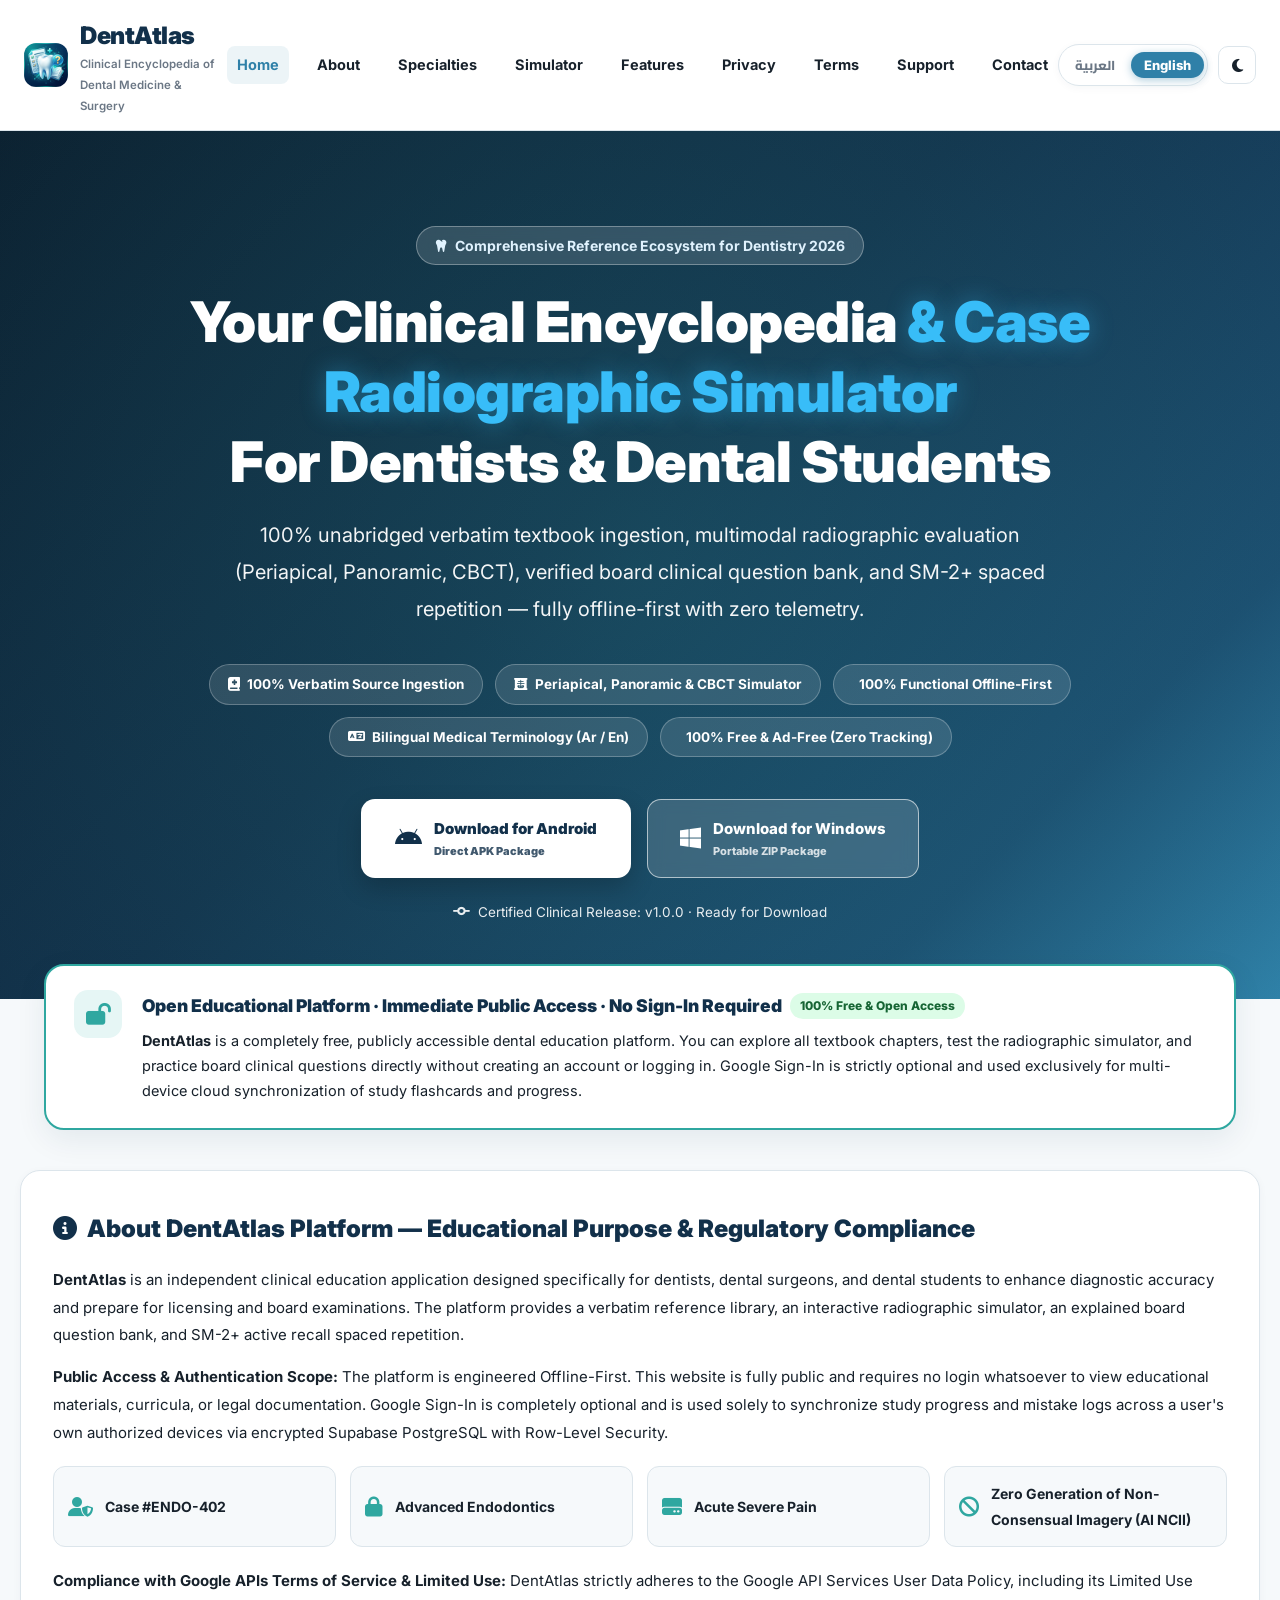
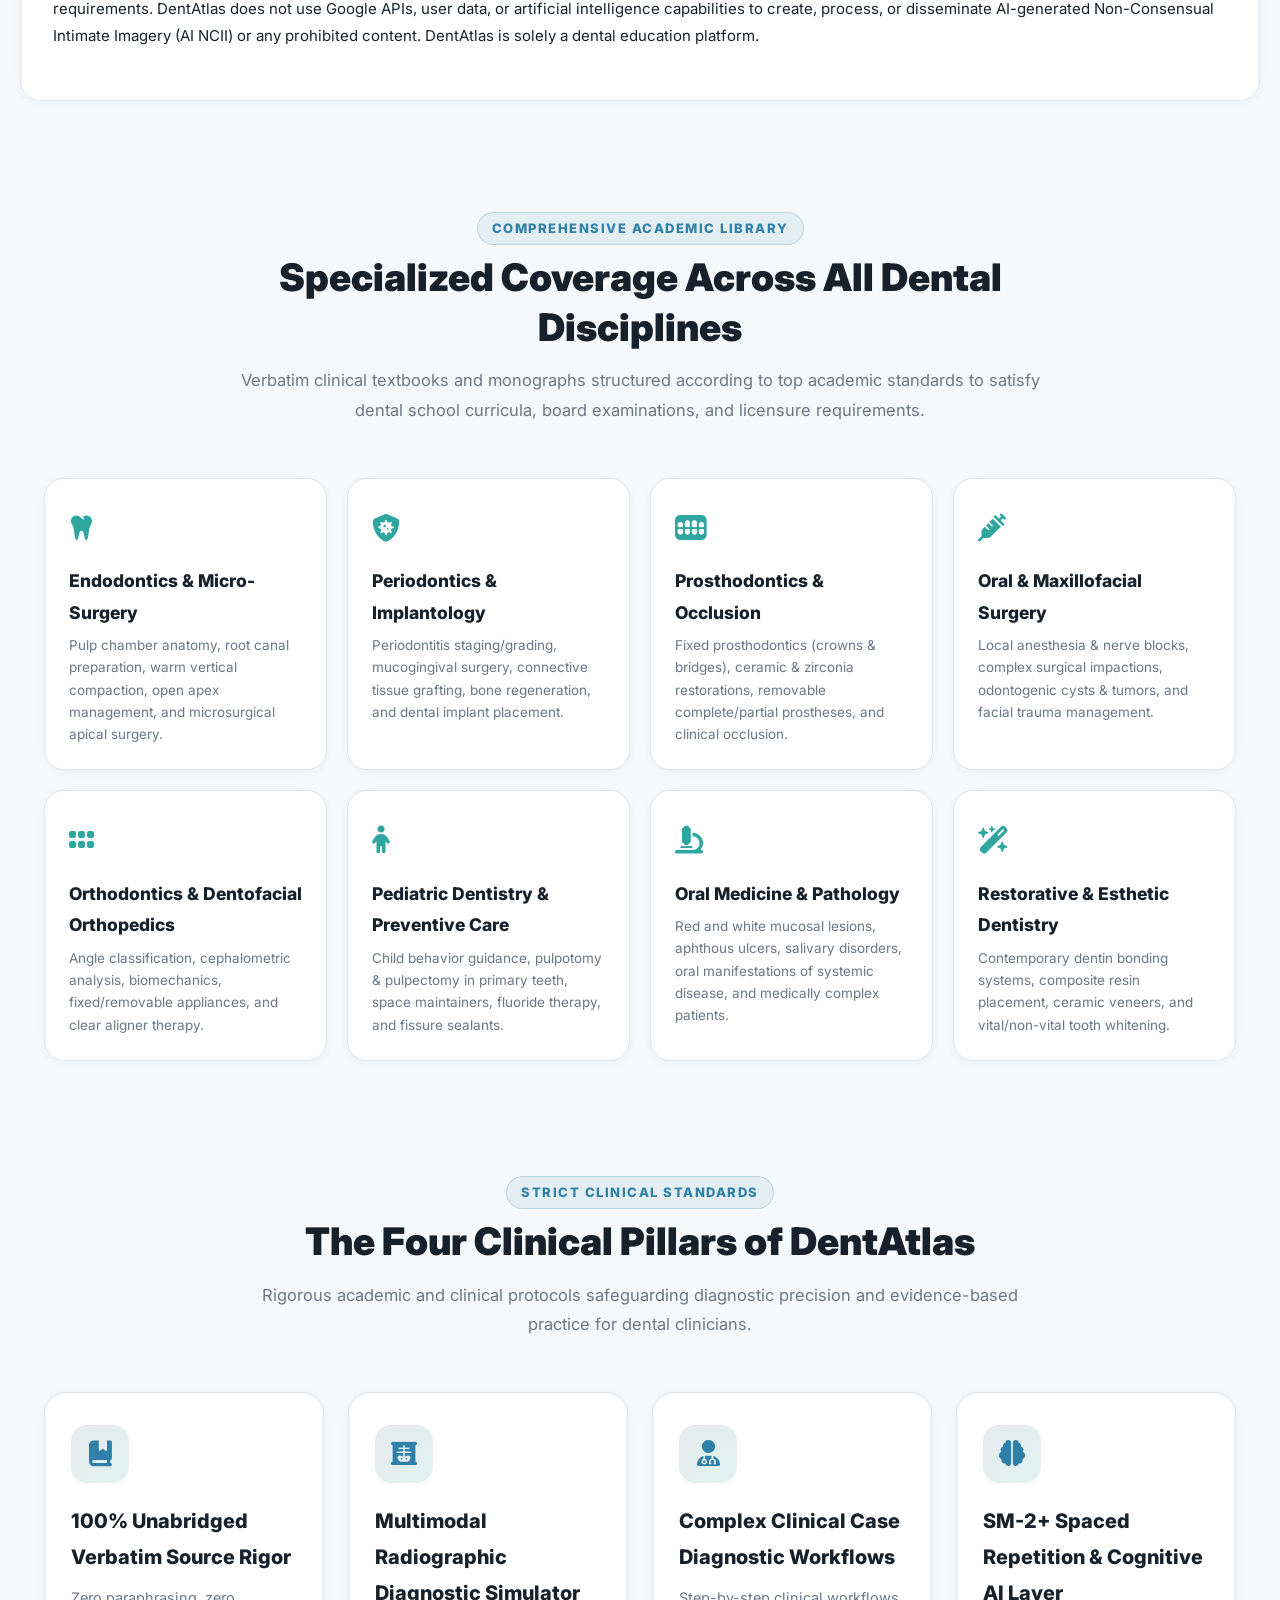
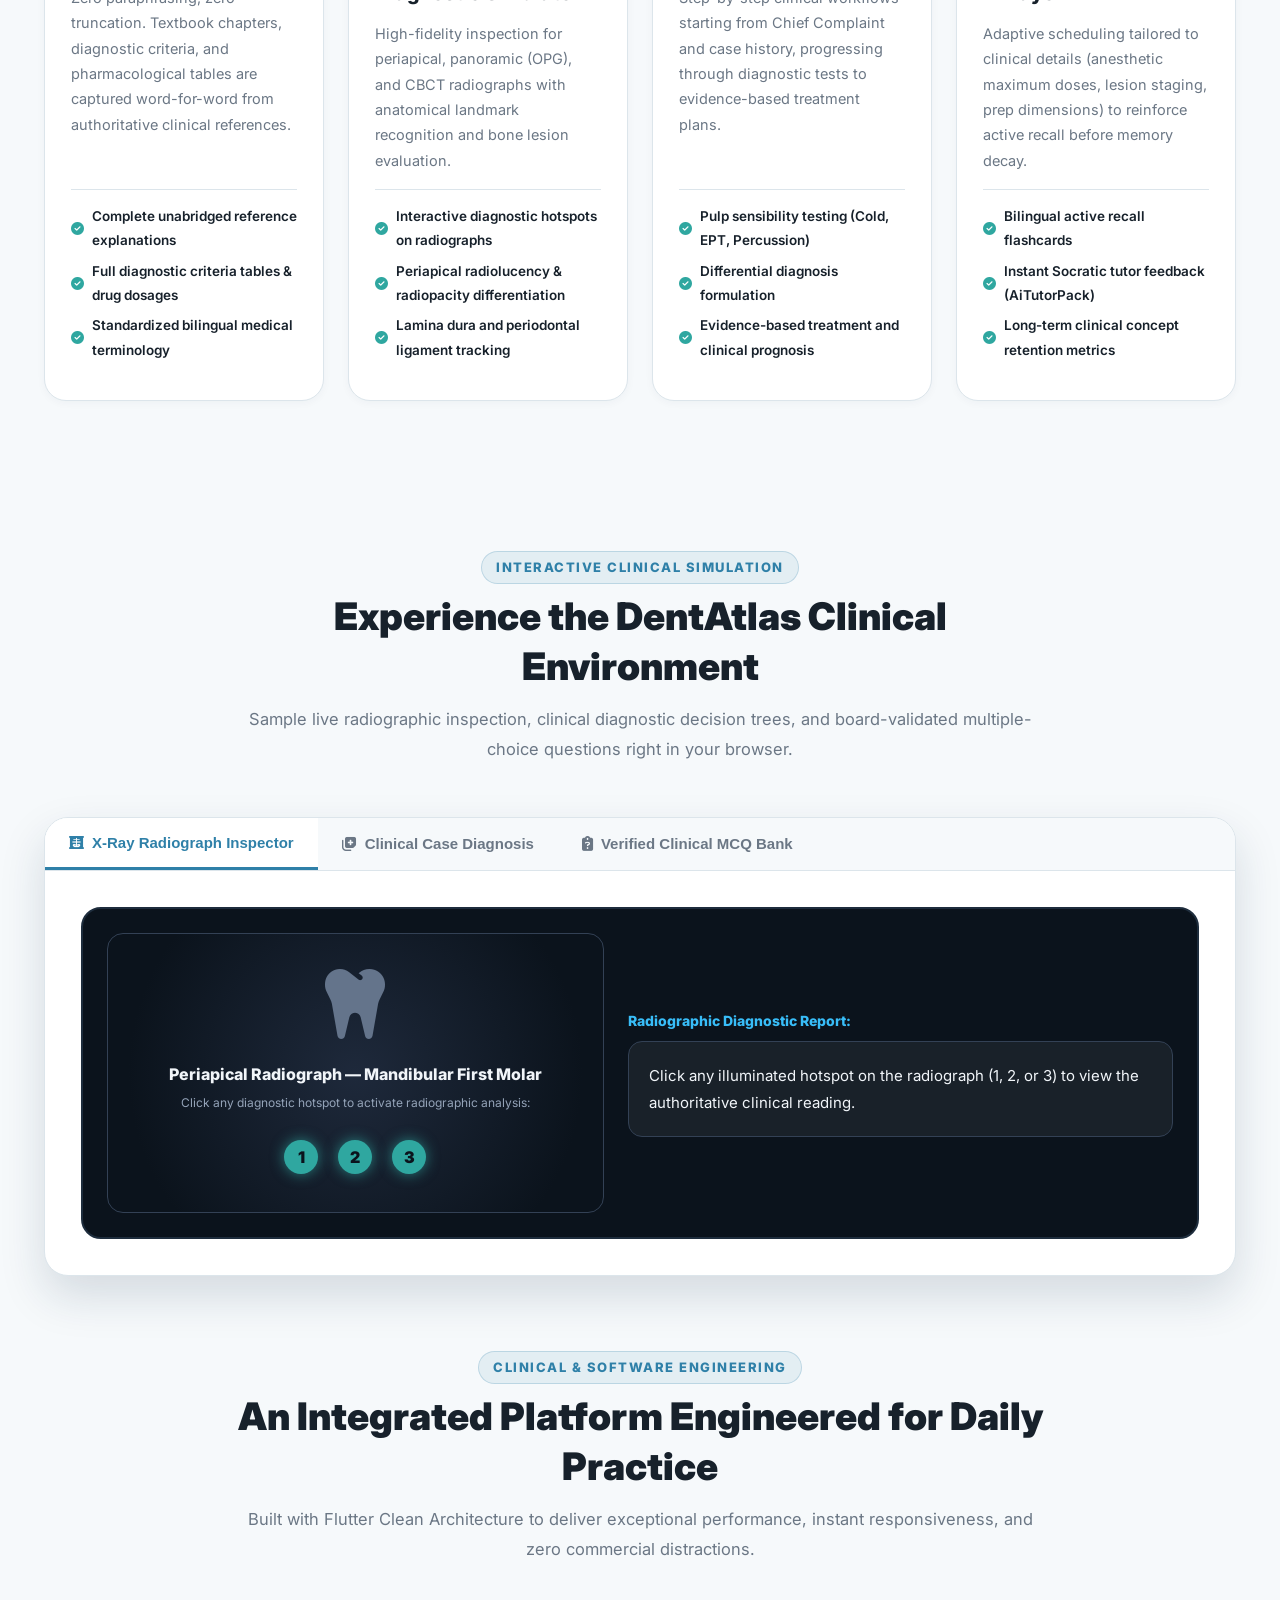
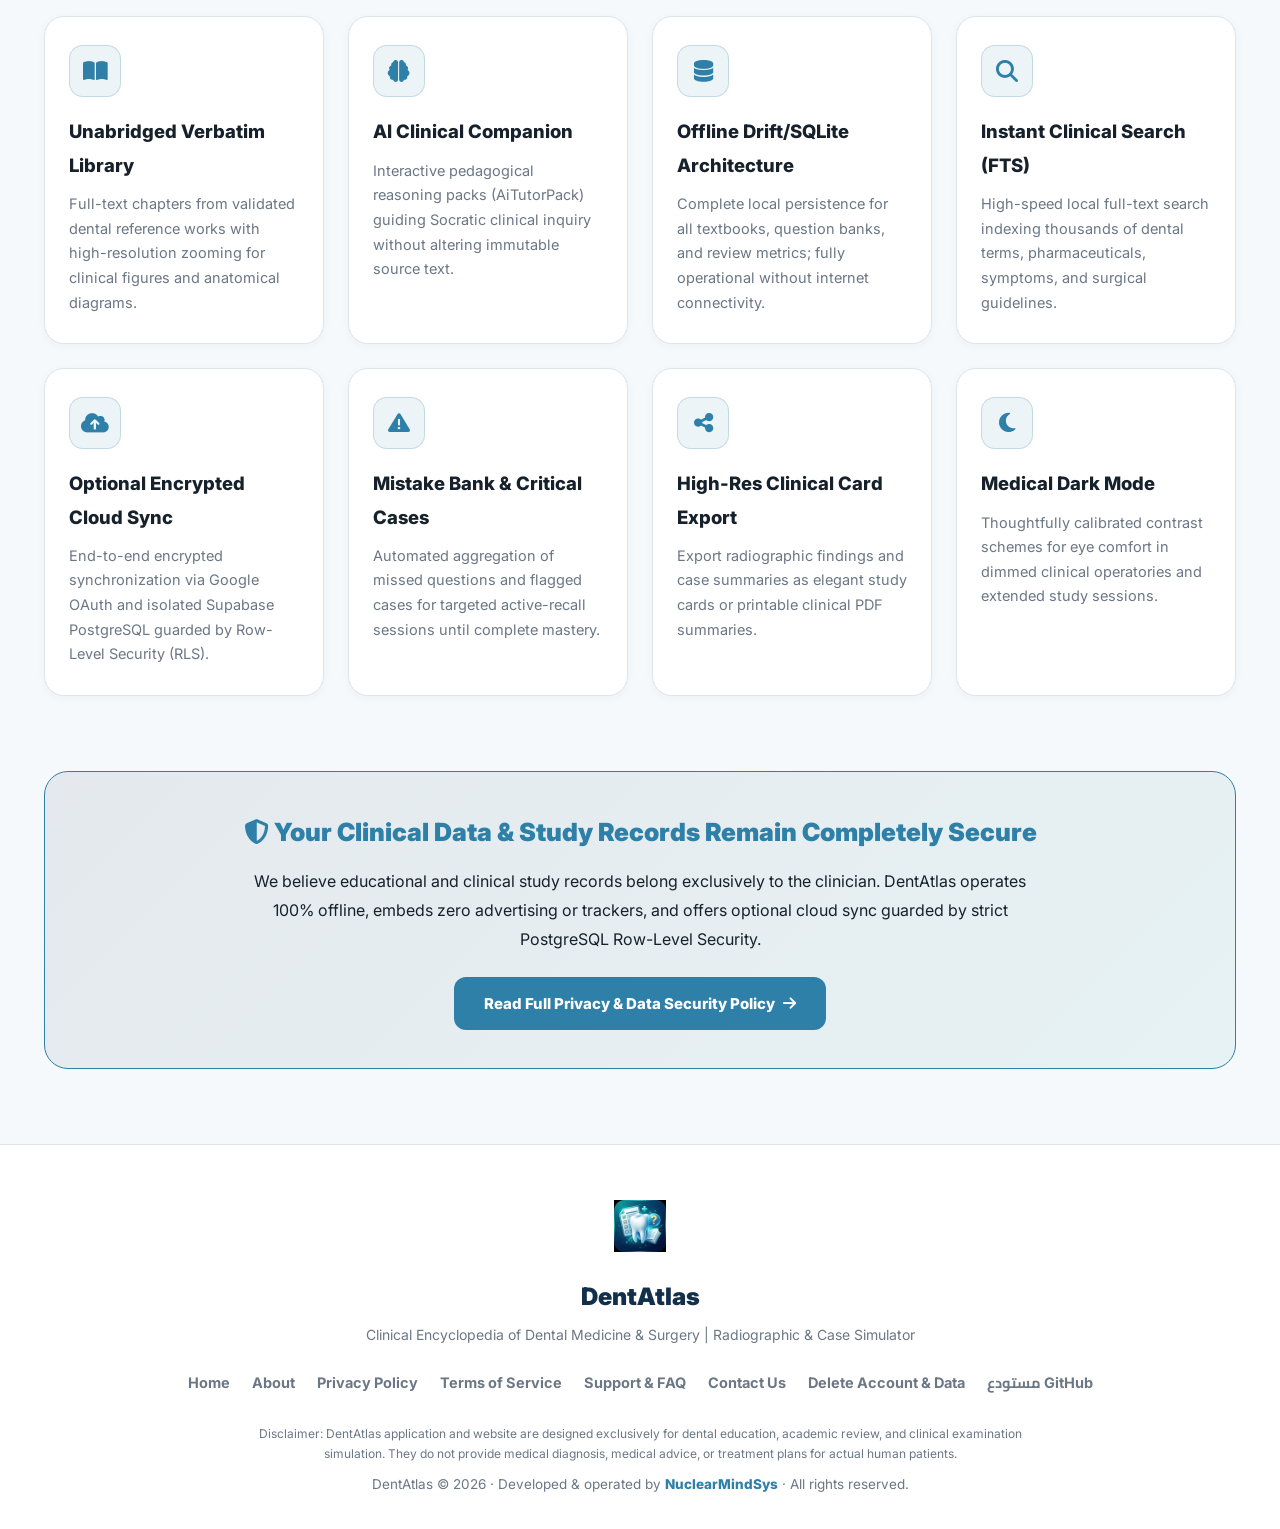
==== commit 04689b8b: "fix(i18n): resolve subpage camelCase-to-kebab DOM binding, segmented language pills, and cache heade" ====
--- a/index.html
+++ b/index.html
@@ -4,6 +4,9 @@
   <meta charset="UTF-8">
   <meta name="viewport" content="width=device-width, initial-scale=1.0">
   <meta name="robots" content="index, follow">
+  <meta http-equiv="Cache-Control" content="no-cache, no-store, must-revalidate">
+  <meta http-equiv="Pragma" content="no-cache">
+  <meta http-equiv="Expires" content="0">
   <title id="meta-title">DentAtlas — موسوعة طب الأسنان السريرية | محاكي الأشعة والحالات السريرية</title>
   <meta id="meta-desc" name="description" content="المرجع السريري والأكاديمي المتكامل لأطباء وطلاب طب الأسنان: مكتبة كتب ومقررات سريرية بنقل حرفي 100%، محاكي صور الأشعة والحالات السريرية، بنك أسئلة مؤتمت معلل، ونظام التكرار المتباعد SM-2+ — يعمل بالكامل دون إنترنت.">
   <link rel="icon" type="image/png" href="assets/brand/favicon.png">
@@ -212,6 +215,44 @@
       color: var(--dental-blue);
     }
 
+    /* Segmented Language Switcher */
+    .lang-switcher {
+      display: inline-flex;
+      align-items: center;
+      background: var(--bg-card);
+      border: 1.5px solid var(--border);
+      border-radius: 9999px;
+      padding: 3px;
+      gap: 3px;
+      box-shadow: var(--shadow-sm);
+    }
+
+    .lang-pill {
+      border: none;
+      background: transparent;
+      color: var(--text-muted);
+      font-size: 13px;
+      font-weight: 800;
+      padding: 5px 13px;
+      border-radius: 9999px;
+      cursor: pointer;
+      display: inline-flex;
+      align-items: center;
+      gap: 6px;
+      transition: all 0.2s ease;
+      font-family: inherit;
+    }
+
+    .lang-pill:hover {
+      color: var(--dental-blue);
+    }
+
+    .lang-pill.active {
+      background: var(--dental-blue);
+      color: #FFFFFF !important;
+      box-shadow: 0 2px 8px rgba(47, 128, 168, 0.4);
+    }
+
     /* Hero Section */
     .hero {
       background: linear-gradient(135deg, #0B1E2E 0%, #12304A 45%, #1B4B6E 80%, #2F80A8 100%);
@@ -985,10 +1026,10 @@
       </div>
 
       <div class="nav-actions">
-        <button class="lang-btn" id="lang-toggle-btn" onclick="toggleLanguage()">
-          <i class="fa-solid fa-globe"></i>
-          <span id="lang-name">English</span>
-        </button>
+        <div class="lang-switcher" role="group" aria-label="Language Selector">
+          <button type="button" class="lang-pill active" id="lang-pill-ar" onclick="setLanguage('ar')">العربية</button>
+          <button type="button" class="lang-pill" id="lang-pill-en" onclick="setLanguage('en')">English</button>
+        </div>
         <button class="icon-btn" id="theme-btn" onclick="toggleTheme()" title="تبديل المظهر">
           <i class="fa-solid fa-moon" id="theme-icon"></i>
         </button>
@@ -1625,9 +1666,9 @@
         xrayReportHdr: "التقرير التشخيصي الشعاعي:",
         xrayOutputDefault: "انقر على إحدى النقاط المضيئة على الصورة الشعاعية (1 أو 2 أو 3) للاطلاع على القراءة السريرية والشعاعية النموذجية.",
 
-        c疑1: "حالة رقم: ENDO-402",
-        c疑2: "مداواة لبية متقدمة",
-        c疑3: "ألم حاد متزايد",
+        cb1: "حالة رقم: ENDO-402",
+        cb2: "مداواة لبية متقدمة",
+        cb3: "ألم حاد متزايد",
         caseTitle: "شكوى سريرية: ألم نابض عفوي في الضاحك العلوي الثاني يوقظ المريض ليلاً",
         caseFindings: "<p><strong>الفحص السريري:</strong> نخر عميق على السطح الداني الإطباقي (MOD)، اختبار البرودة (Cold Test) أحدث ألماً شديداً استمر لأكثر من 45 ثانية بعد إزالة المسبار، اختبار القرع السريري سلبي.</p><p style=\"margin-top: 6px;\"><strong>التشخيص السريري المبدئي:</strong> التهاب لب غير عكوس أعراضي (Symptomatic Irreversible Pulpitis) مع نسج حول ذروية طبيعية.</p>",
         caseBtn1: "الخطة العلاجية النموذجية",
@@ -1783,9 +1824,9 @@
         xrayReportHdr: "Radiographic Diagnostic Report:",
         xrayOutputDefault: "Click any illuminated hotspot on the radiograph (1, 2, or 3) to view the authoritative clinical reading.",
 
-        c疑1: "Case #ENDO-402",
-        c疑2: "Advanced Endodontics",
-        c疑3: "Acute Severe Pain",
+        cb1: "Case #ENDO-402",
+        cb2: "Advanced Endodontics",
+        cb3: "Acute Severe Pain",
         caseTitle: "Chief Complaint: Spontaneous throbbing pain in maxillary second premolar waking patient at night",
         caseFindings: "<p><strong>Clinical Examination:</strong> Deep disto-occlusal caries, intense prolonged pain to cold test lasting >45 seconds after stimulus removal, negative to percussion.</p><p style=\"margin-top: 6px;\"><strong>Presumptive Diagnosis:</strong> Symptomatic Irreversible Pulpitis with Normal Apical Tissues.</p>",
         caseBtn1: "Recommended Treatment Plan",
@@ -1850,10 +1891,15 @@
 
     let currentLang = getPreferredLanguage();
 
+    function setLanguage(lang) {
+      currentLang = lang;
+      localStorage.setItem('dentatlas_lang', lang);
+      applyLanguage(lang);
+    }
+
     function toggleLanguage() {
       currentLang = currentLang === 'ar' ? 'en' : 'ar';
-      localStorage.setItem('dentatlas_lang', currentLang);
-      applyLanguage(currentLang);
+      setLanguage(currentLang);
     }
 
     function applyLanguage(lang) {
@@ -1862,6 +1908,19 @@
       const t = i18n[lang];
       html.setAttribute('lang', lang);
       html.setAttribute('dir', lang === 'ar' ? 'rtl' : 'ltr');
+
+      // Update segmented switcher pills
+      const pillAr = document.getElementById('lang-pill-ar');
+      const pillEn = document.getElementById('lang-pill-en');
+      if (pillAr && pillEn) {
+        if (lang === 'ar') {
+          pillAr.classList.add('active');
+          pillEn.classList.remove('active');
+        } else {
+          pillEn.classList.add('active');
+          pillAr.classList.remove('active');
+        }
+      }
 
       document.getElementById('meta-title').innerText = t.metaTitle;
       const metaD = document.getElementById('meta-desc');
@@ -1950,9 +2009,9 @@
         setEl('xray-output', t.xrayOutputDefault);
       }
 
-      setEl('c-b1', t.c疑1);
-      setEl('c-b2', t.c疑2);
-      setEl('c-b3', t.c疑3);
+      setEl('c-b1', t.cb1);
+      setEl('c-b2', t.cb2);
+      setEl('c-b3', t.cb3);
       setEl('case-title', t.caseTitle);
       setHtml('case-findings', t.caseFindings);
       setEl('case-btn-1', t.caseBtn1);
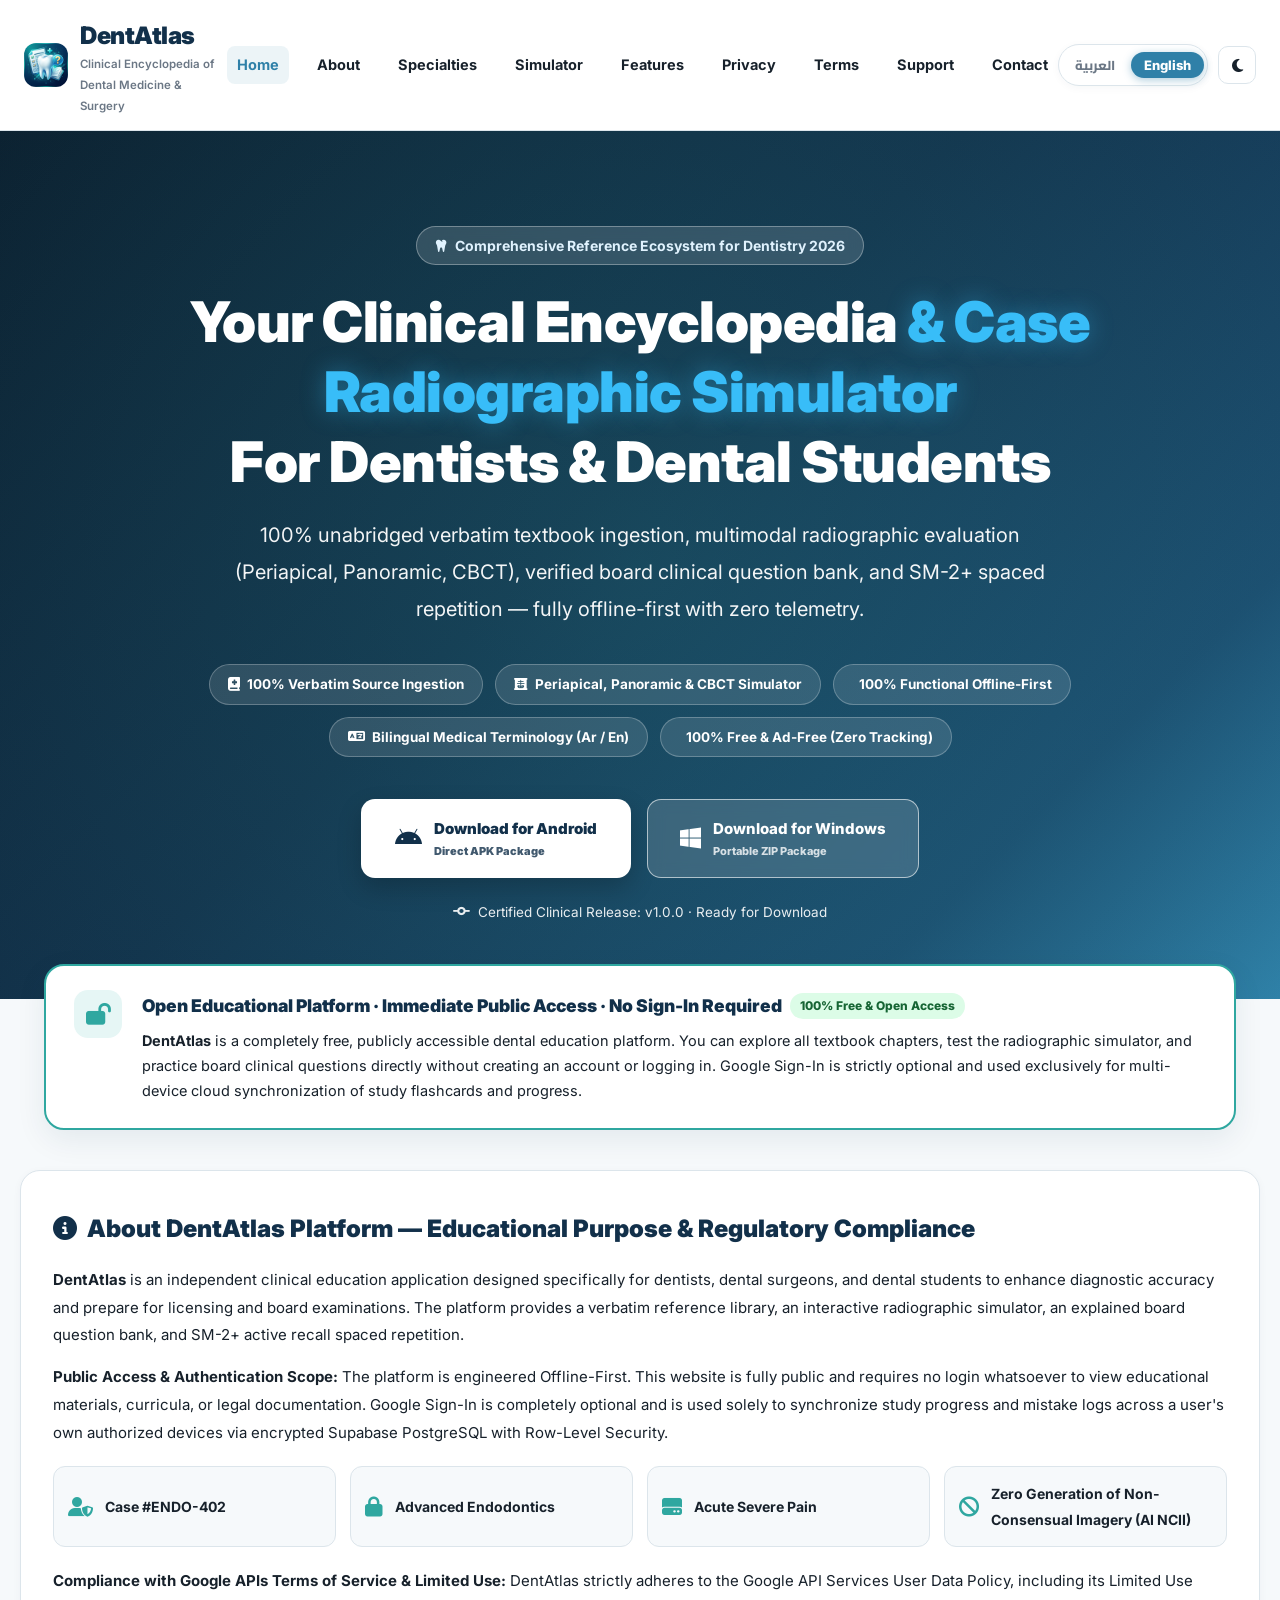
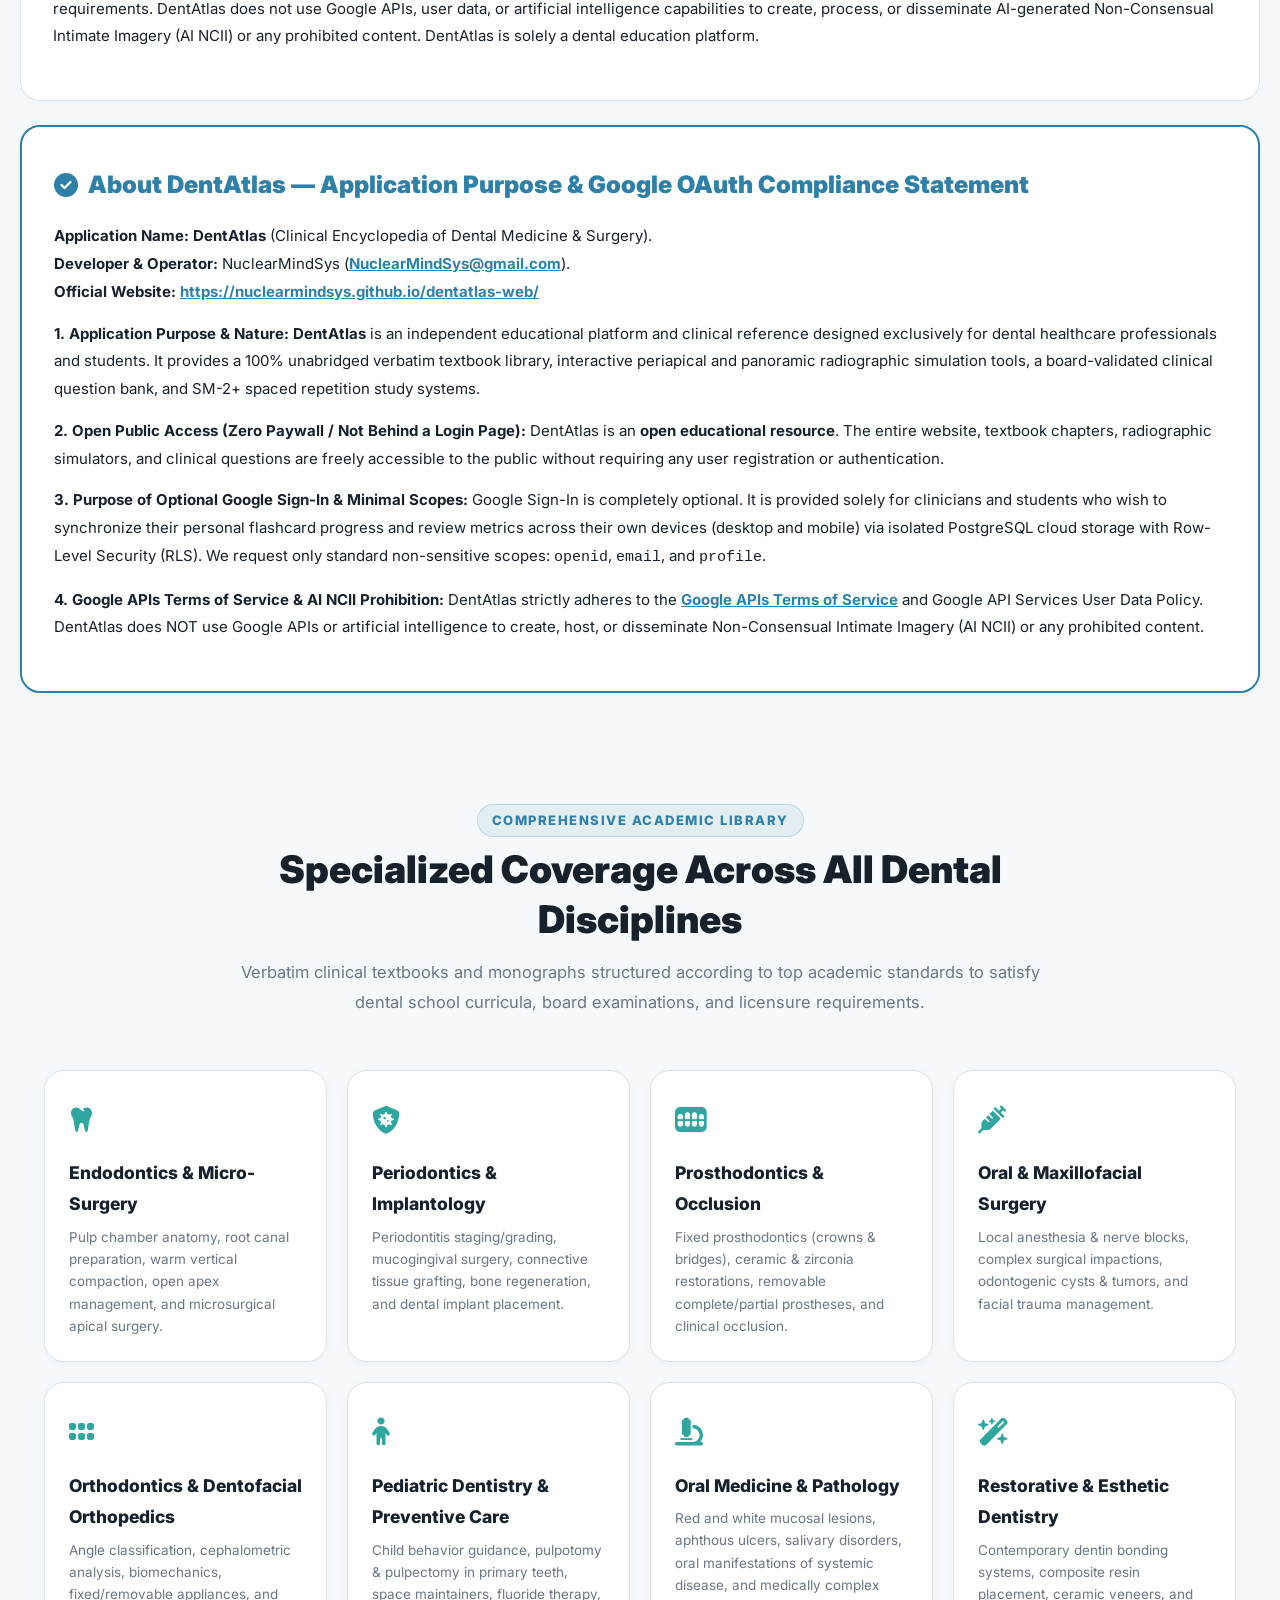
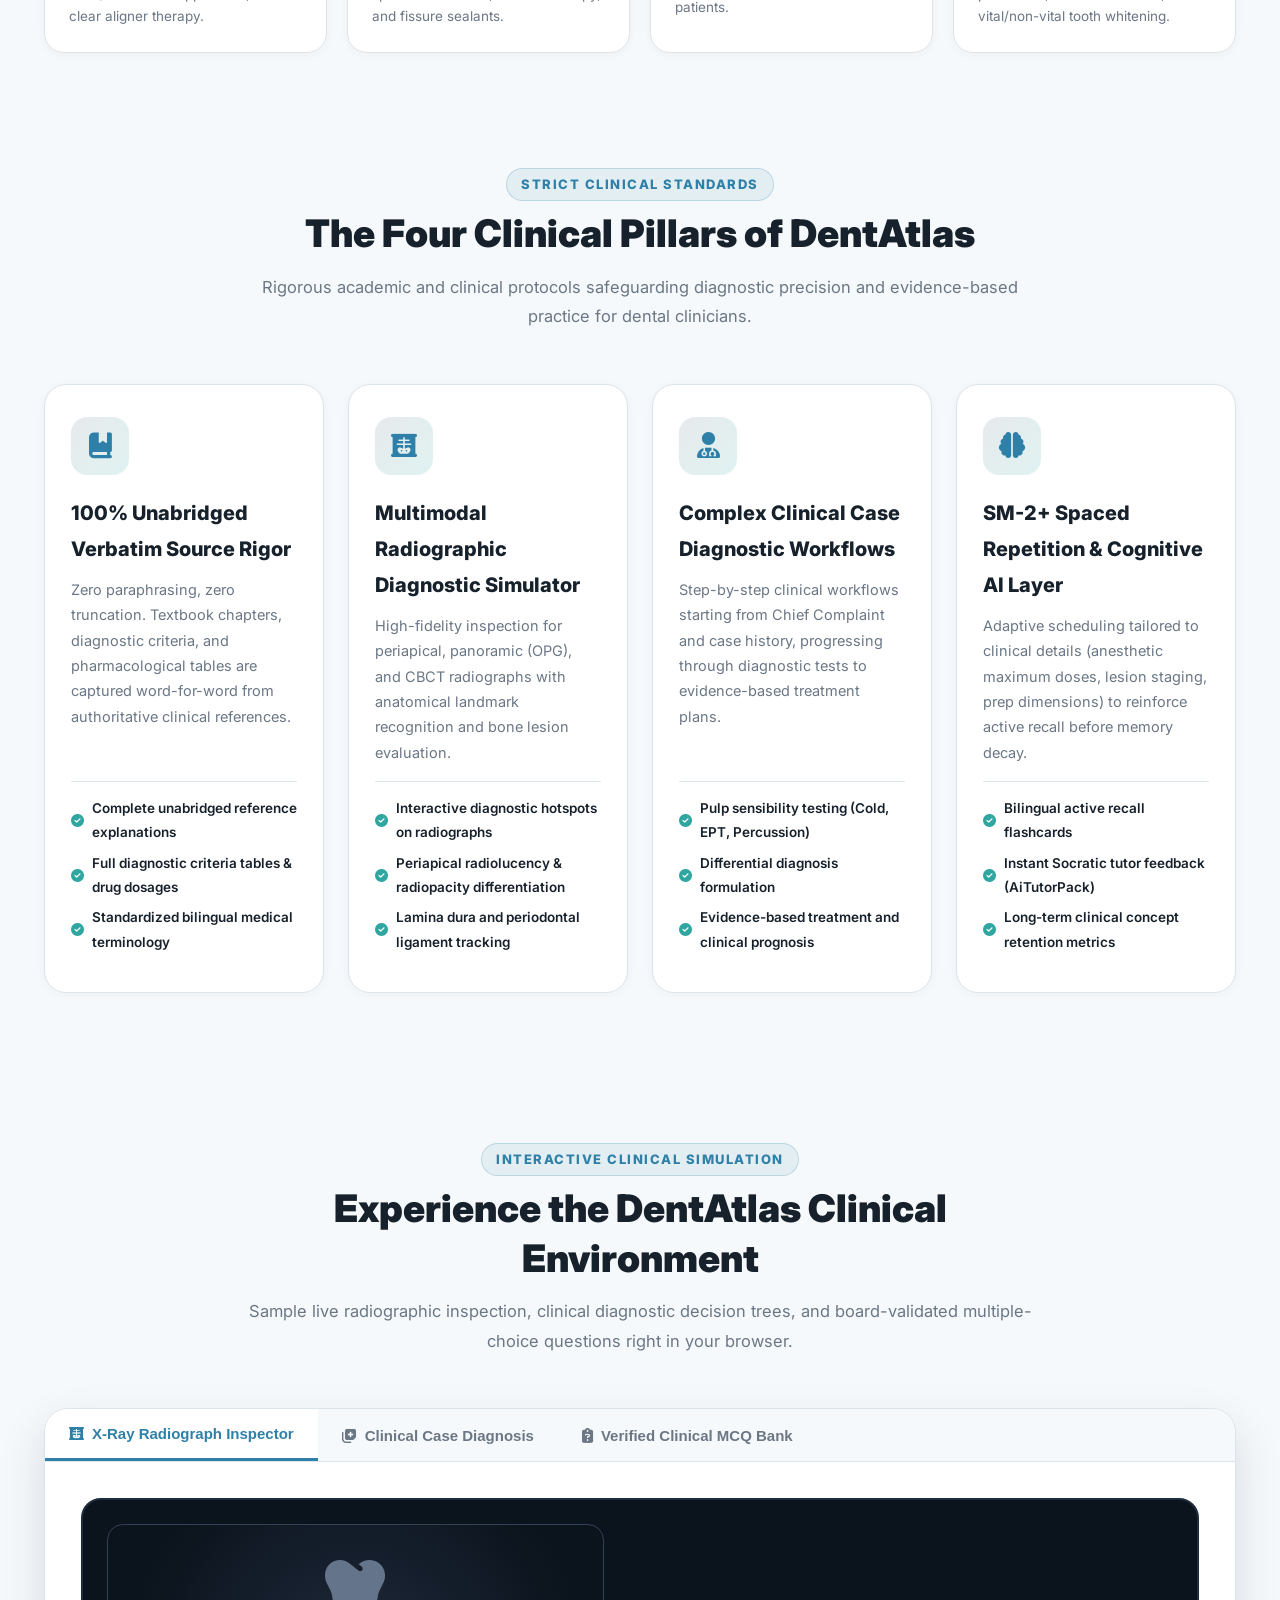
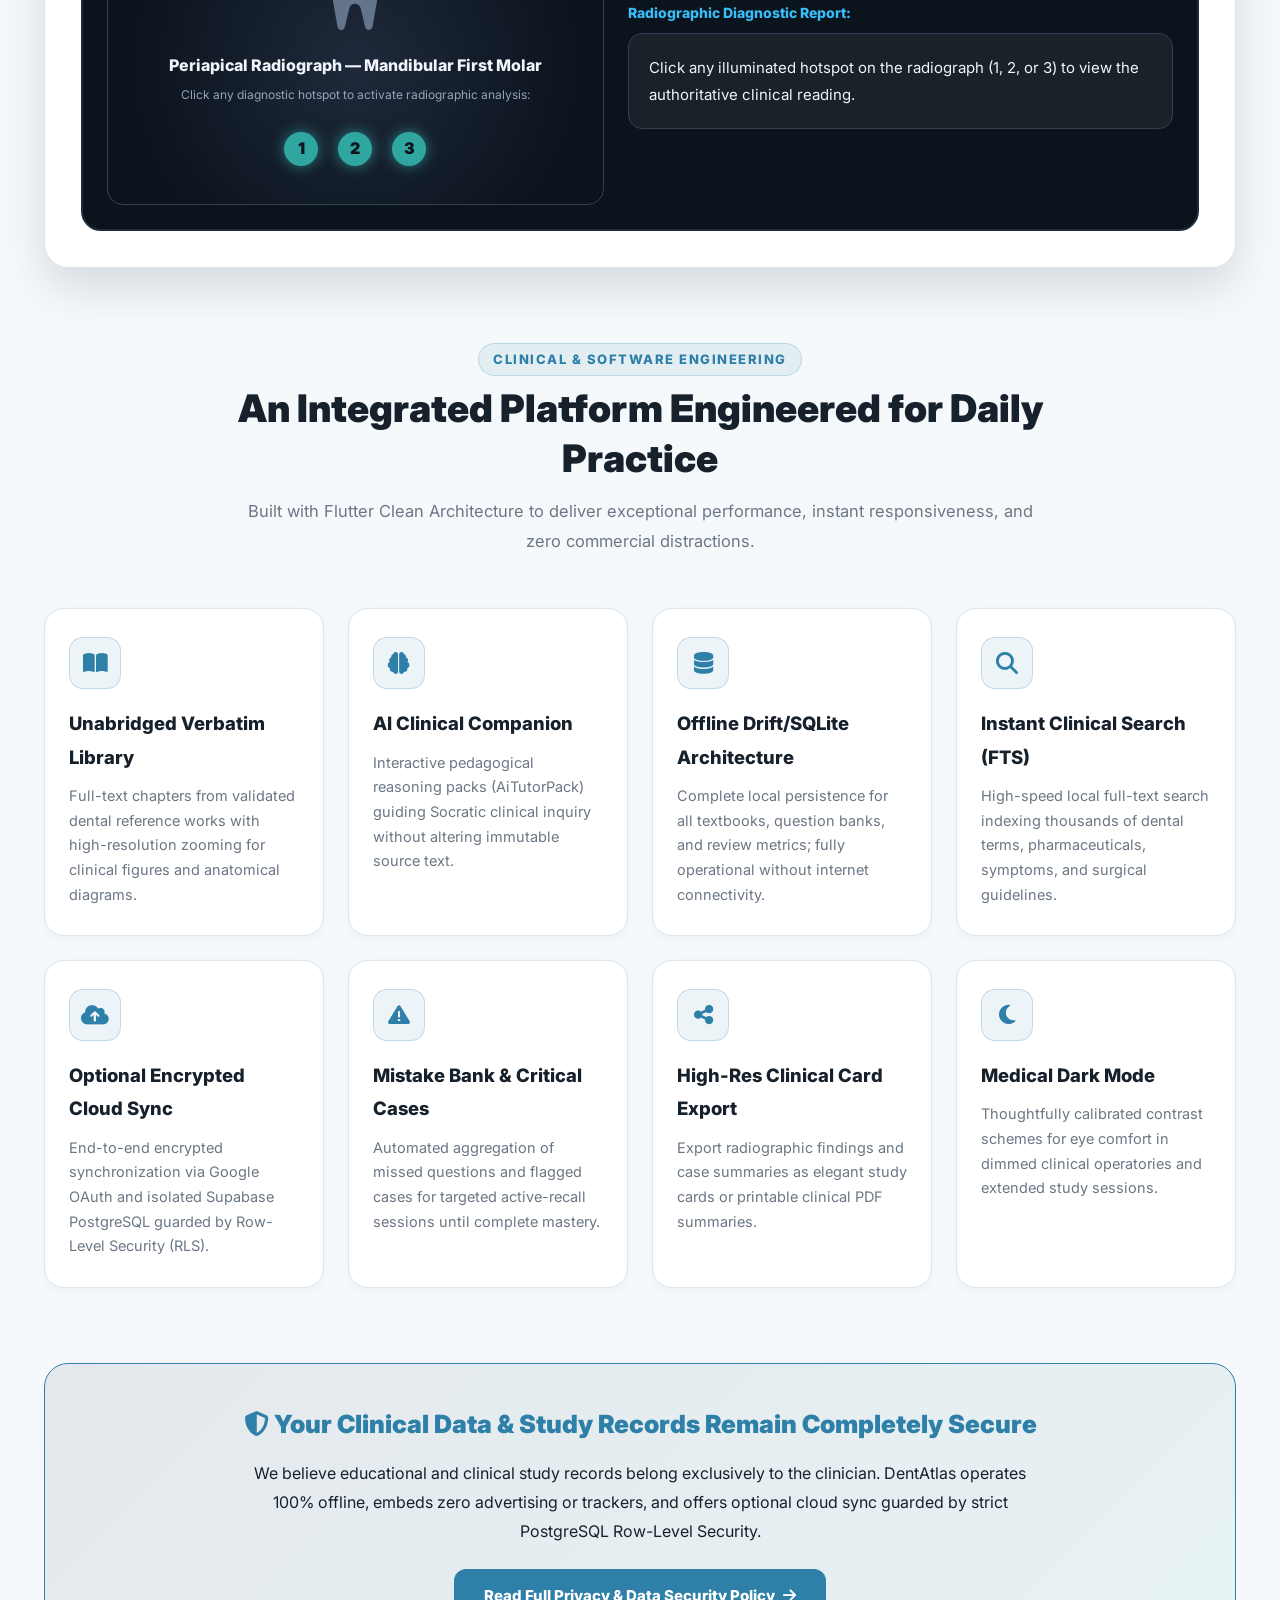
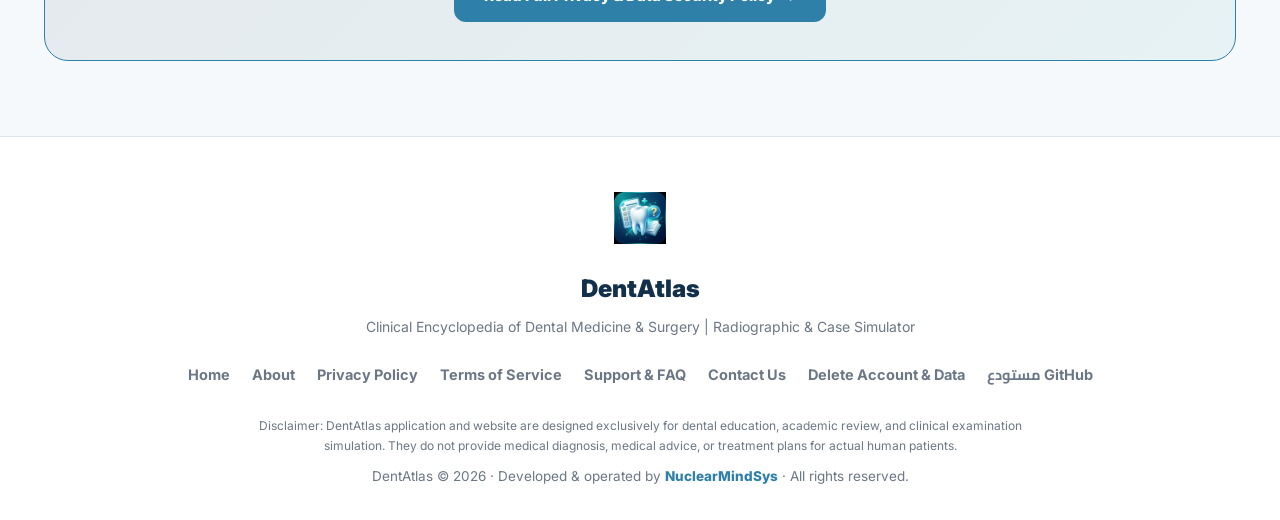
==== commit 1c262ef9: "feat(compliance): add static English purpose, access, and TOS statement to homepage" ====
--- a/index.html
+++ b/index.html
@@ -1135,6 +1135,28 @@
 
     <p id="about-card-p3">
       <strong>الالتزام بشروط خدمات Google API وسياسة الاستخدام المحدود:</strong> يلتزم DentAtlas التزاماً صارماً بشروط خدمات Google API وسياسة بيانات مستخدمي خدمات Google API بما في ذلك اشتراطات الاستخدام المحدود (Limited Use Requirements). لا يستخدم DentAtlas خدمات Google أو واجهات الذكاء الاصطناعي في توليد أو معالجة المواد الحميمية غير الرضائية (AI NCII) أو أي محتوى مخالف للقانون.
+    </p>
+  </section>
+
+  <!-- Static English Compliance & Purpose Card (for Google OAuth Reviewers & Static Crawlers) -->
+  <section class="compliance-card" id="about-app-en" style="border: 2px solid var(--dental-blue); margin-top: -12px;">
+    <h2 style="color: var(--dental-blue);"><i class="fa-solid fa-circle-check"></i> About DentAtlas — Application Purpose & Google OAuth Compliance Statement</h2>
+    <p>
+      <strong>Application Name:</strong> <strong>DentAtlas</strong> (Clinical Encyclopedia of Dental Medicine & Surgery).<br>
+      <strong>Developer & Operator:</strong> NuclearMindSys (<a href="mailto:NuclearMindSys@gmail.com" style="color: var(--dental-blue); font-weight: 700;">NuclearMindSys@gmail.com</a>).<br>
+      <strong>Official Website:</strong> <a href="https://nuclearmindsys.github.io/dentatlas-web/" style="color: var(--dental-blue); font-weight: 700;">https://nuclearmindsys.github.io/dentatlas-web/</a>
+    </p>
+    <p>
+      <strong>1. Application Purpose & Nature:</strong> <strong>DentAtlas</strong> is an independent educational platform and clinical reference designed exclusively for dental healthcare professionals and students. It provides a 100% unabridged verbatim textbook library, interactive periapical and panoramic radiographic simulation tools, a board-validated clinical question bank, and SM-2+ spaced repetition study systems.
+    </p>
+    <p>
+      <strong>2. Open Public Access (Zero Paywall / Not Behind a Login Page):</strong> DentAtlas is an <strong>open educational resource</strong>. The entire website, textbook chapters, radiographic simulators, and clinical questions are freely accessible to the public without requiring any user registration or authentication.
+    </p>
+    <p>
+      <strong>3. Purpose of Optional Google Sign-In & Minimal Scopes:</strong> Google Sign-In is completely optional. It is provided solely for clinicians and students who wish to synchronize their personal flashcard progress and review metrics across their own devices (desktop and mobile) via isolated PostgreSQL cloud storage with Row-Level Security (RLS). We request only standard non-sensitive scopes: <code>openid</code>, <code>email</code>, and <code>profile</code>.
+    </p>
+    <p>
+      <strong>4. Google APIs Terms of Service & AI NCII Prohibition:</strong> DentAtlas strictly adheres to the <a href="https://developers.google.com/terms" target="_blank" rel="noopener" style="color: var(--dental-blue); font-weight: 700;">Google APIs Terms of Service</a> and Google API Services User Data Policy. DentAtlas does NOT use Google APIs or artificial intelligence to create, host, or disseminate Non-Consensual Intimate Imagery (AI NCII) or any prohibited content.
     </p>
   </section>
 
